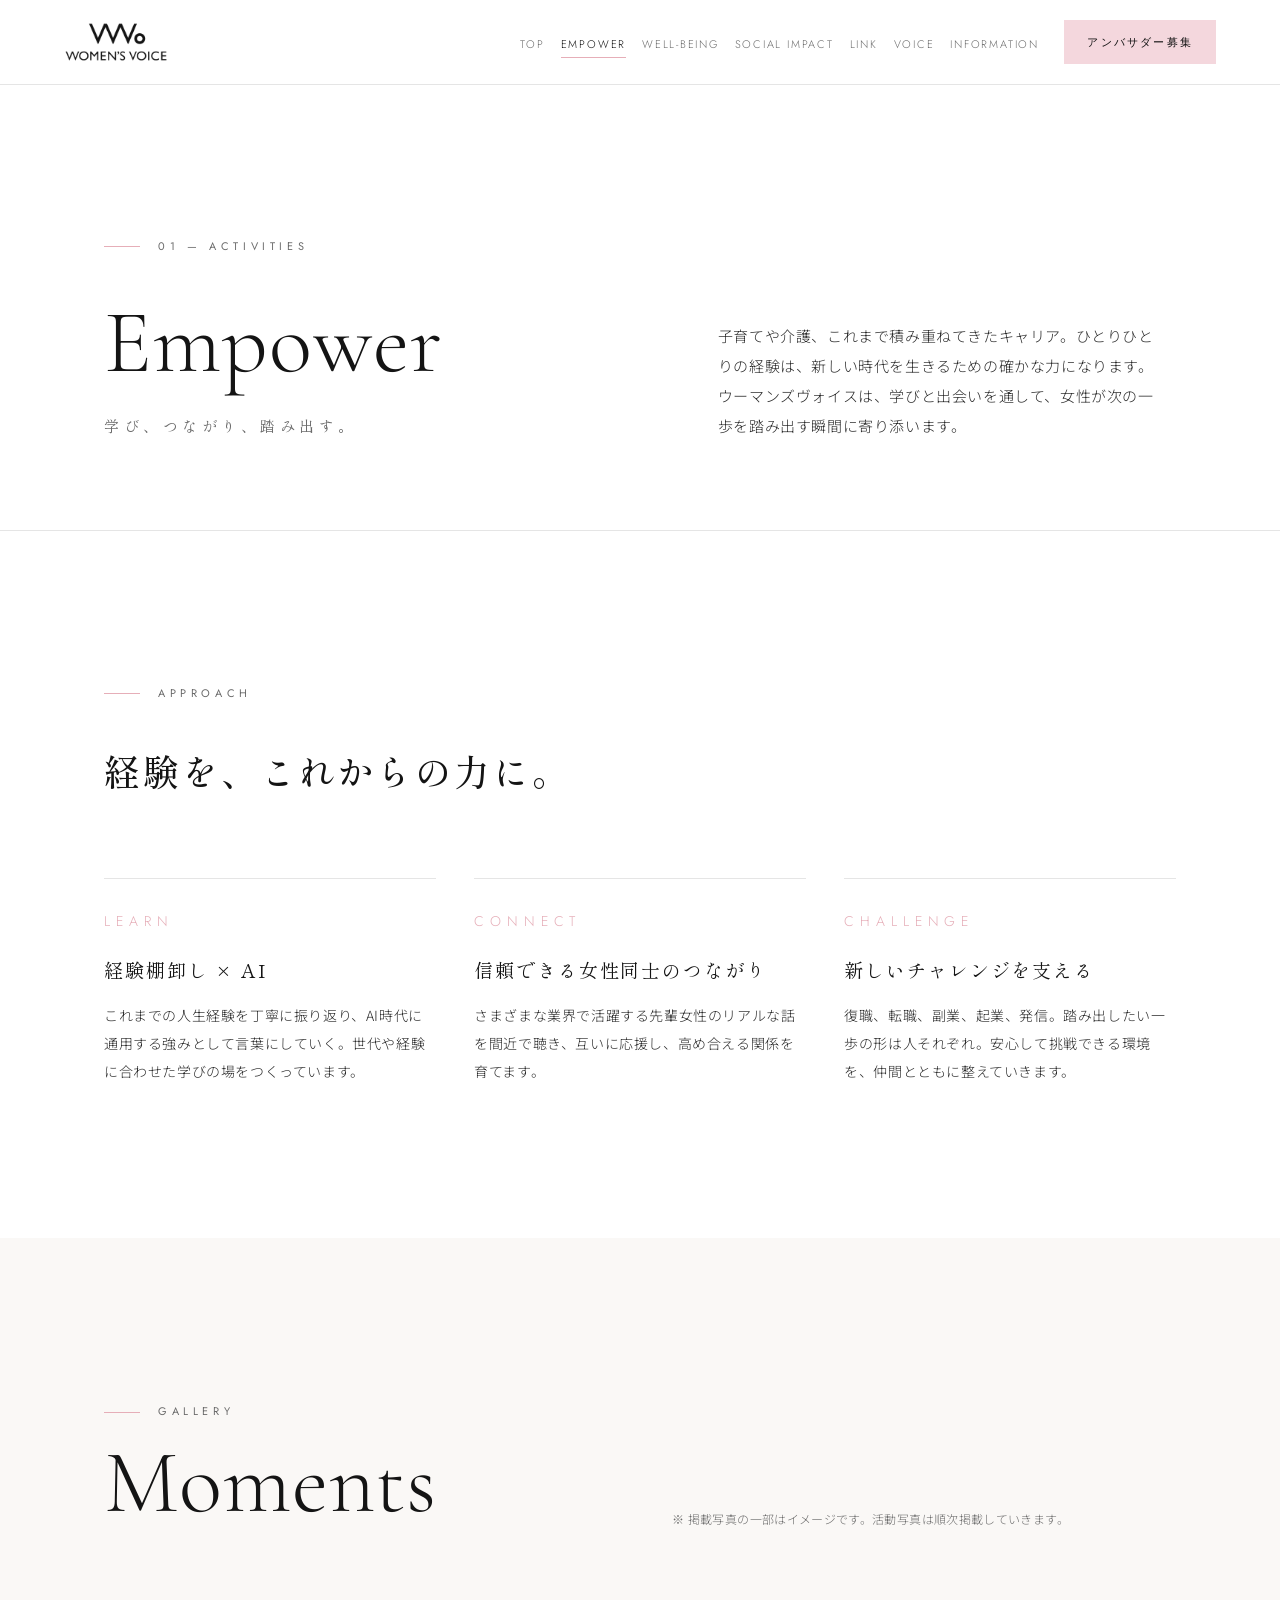
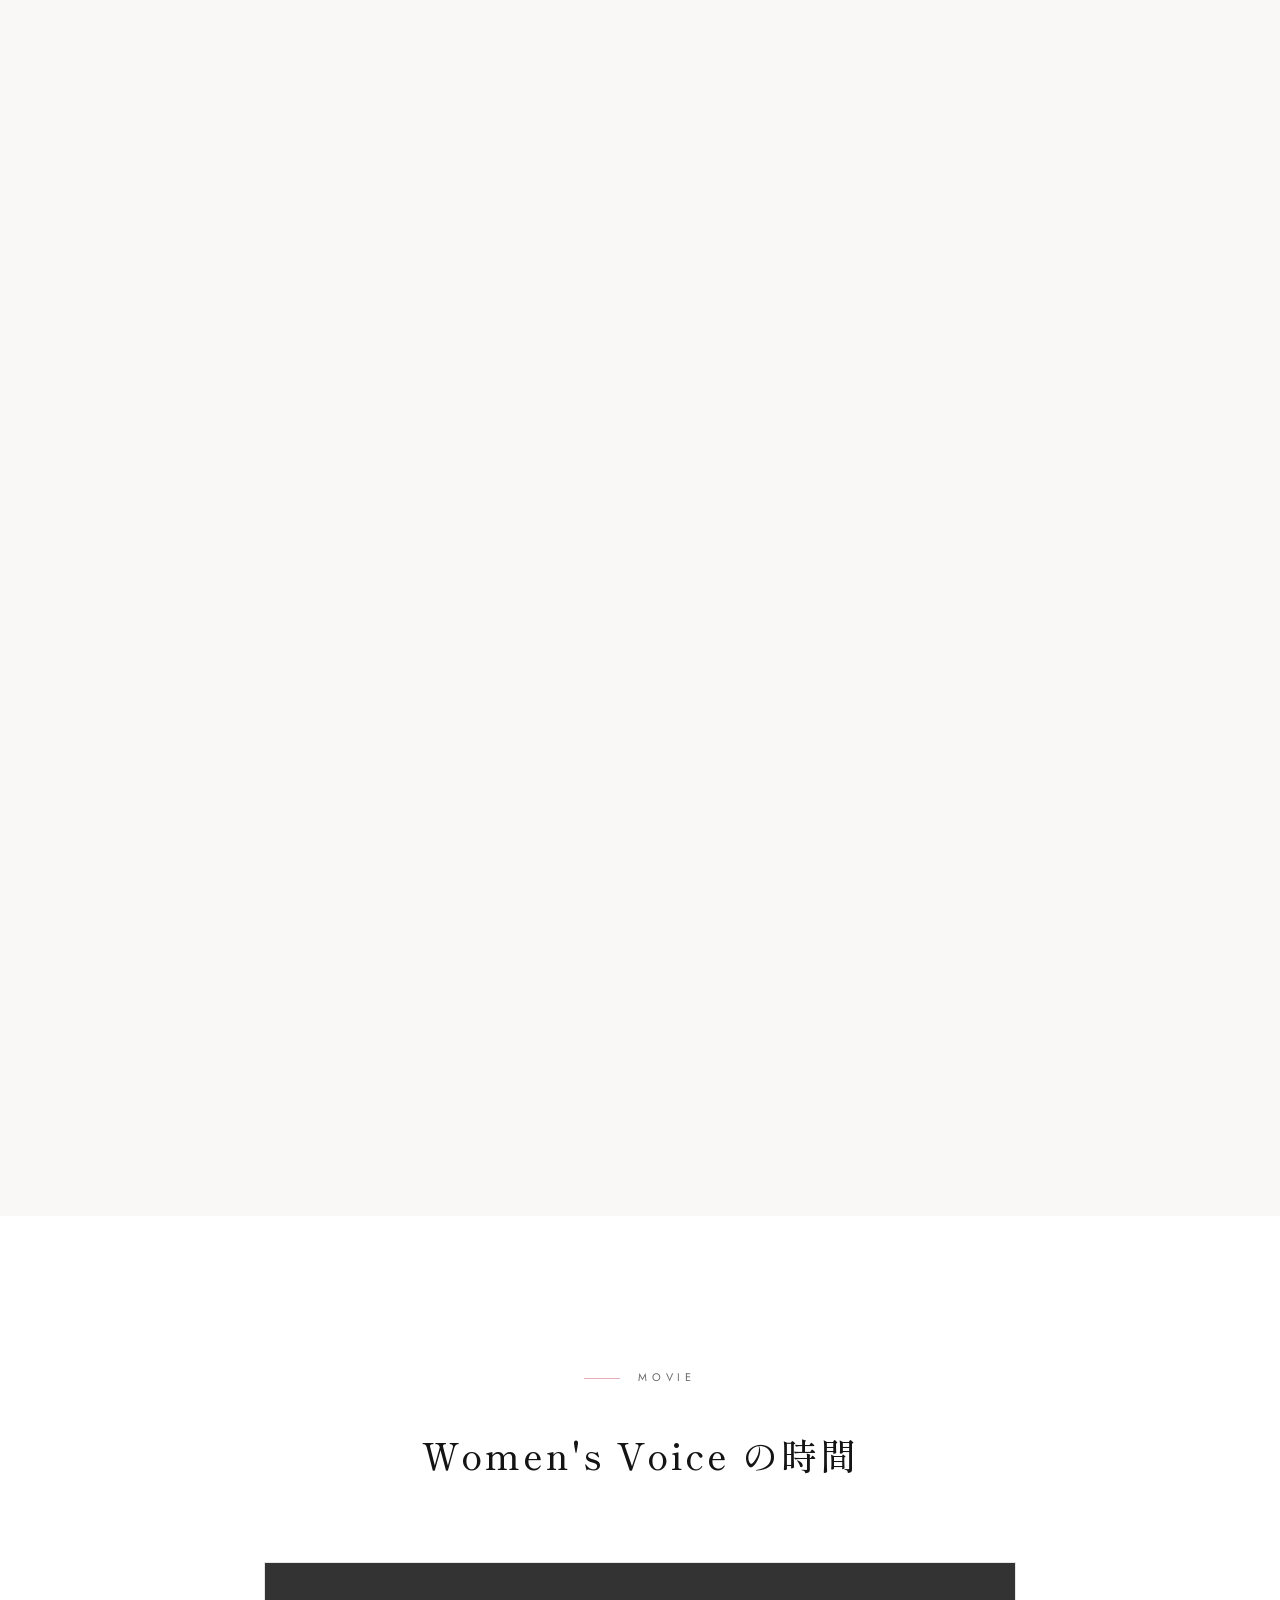
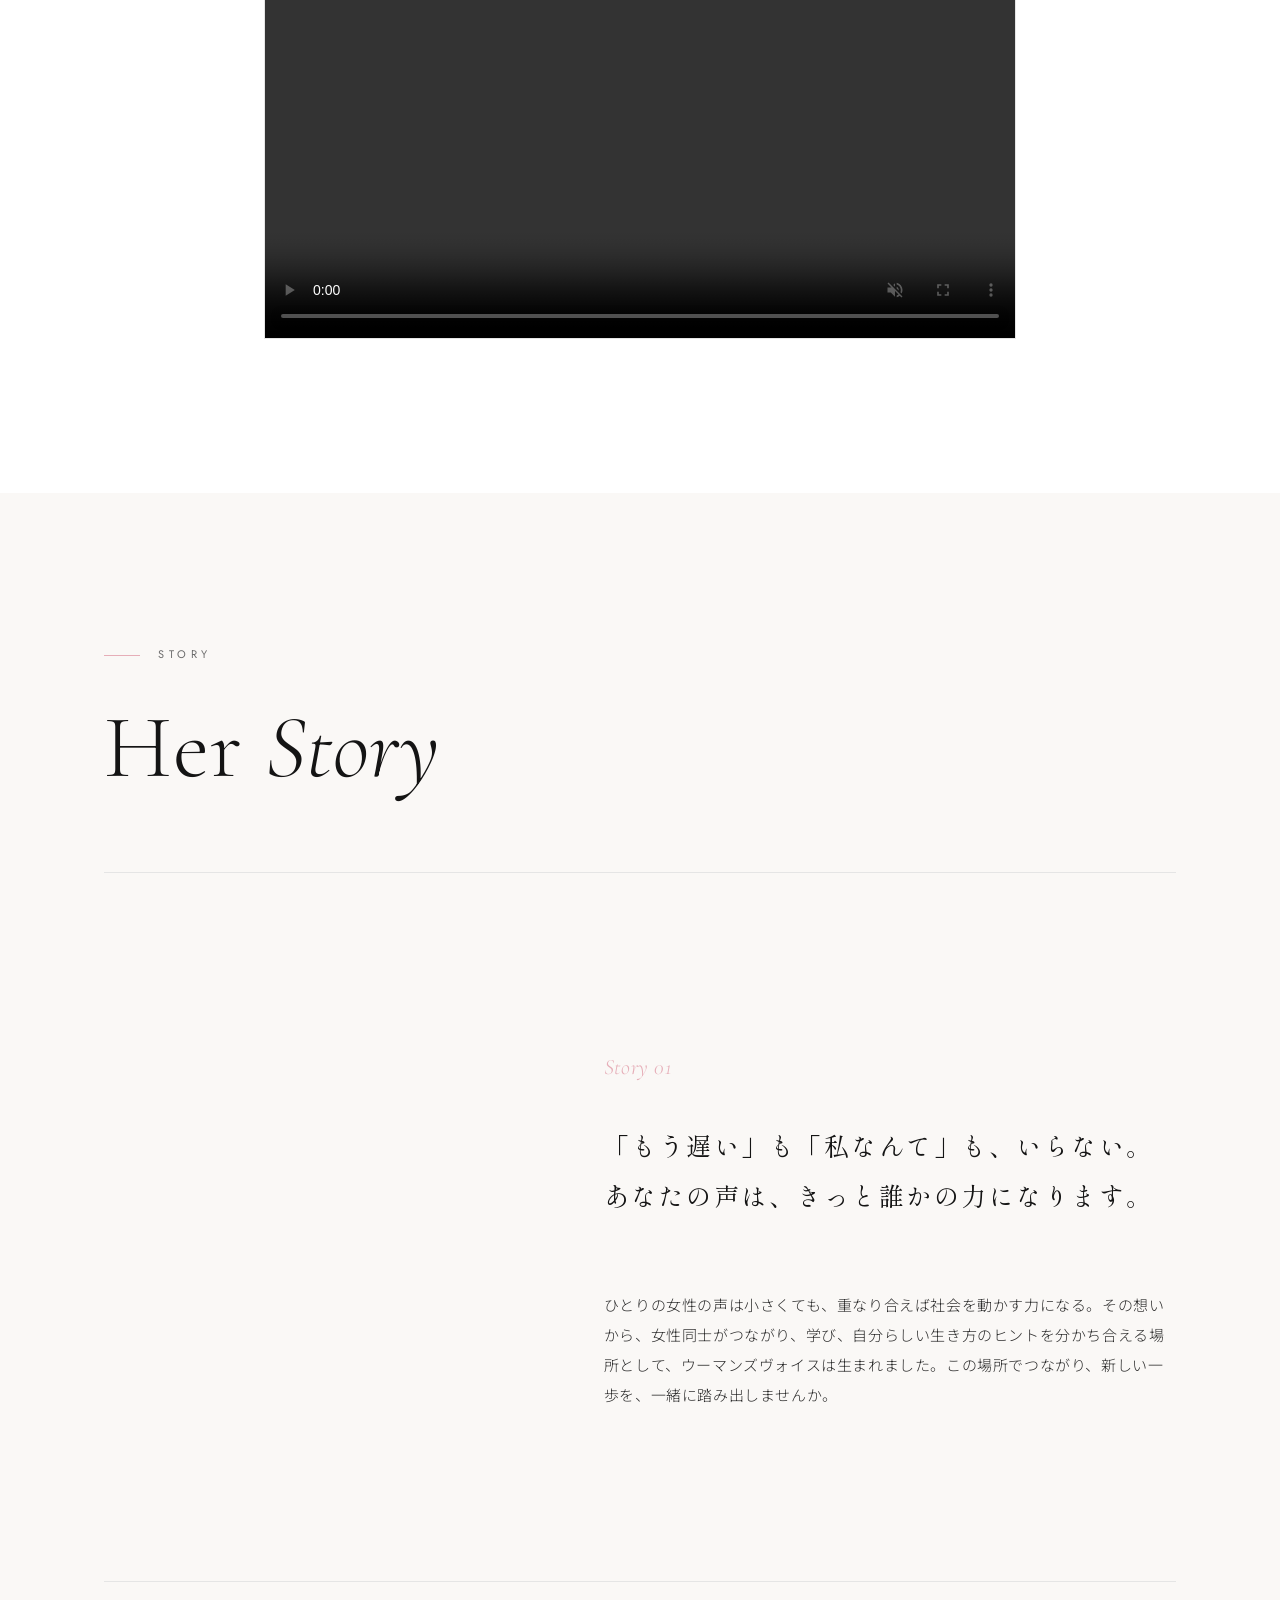
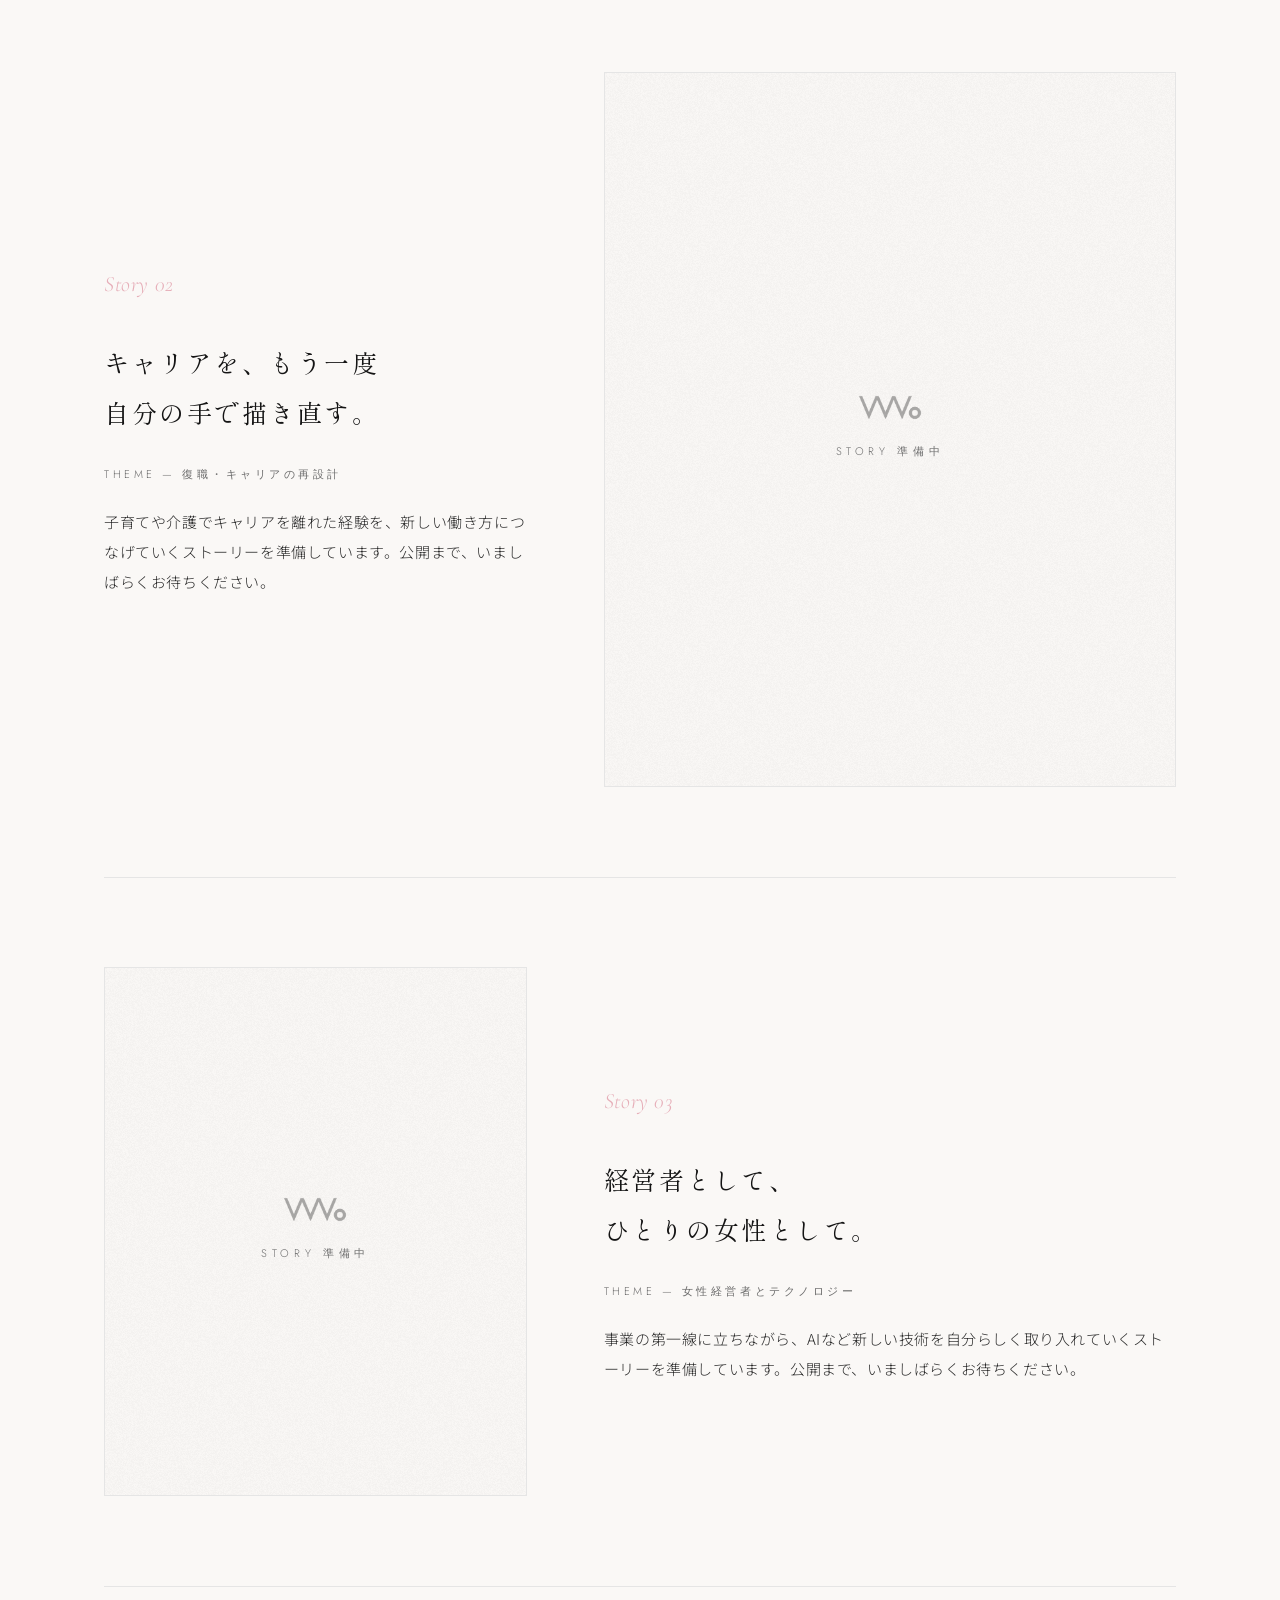
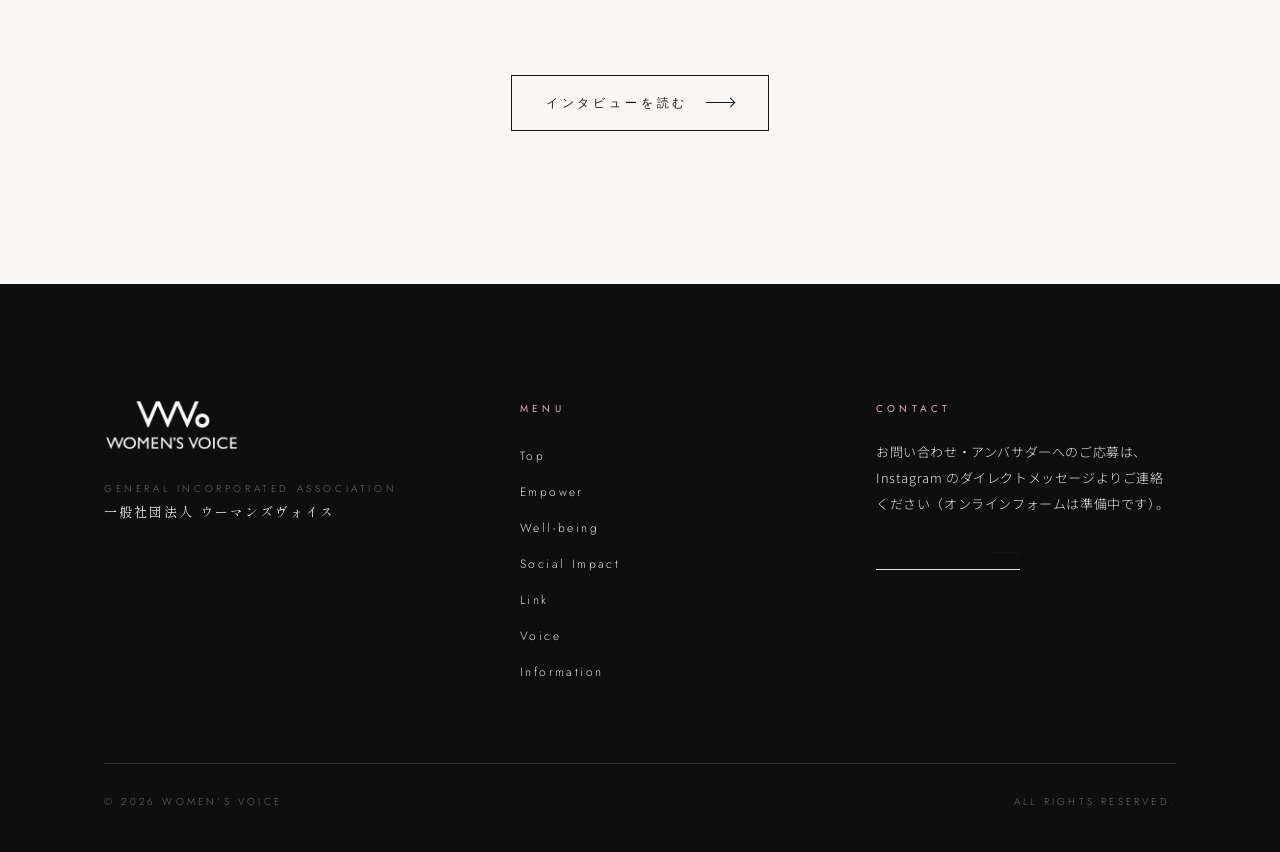
==== empower.html @ 7bedc99e "Rebuild Women's Voice HP: new 7-page static site - New pages: index (TOP) / empower / wellbeing / so" ====
<!DOCTYPE html>
<html lang="ja" class="no-js">
<head>
  <meta charset="UTF-8">
  <meta name="viewport" content="width=device-width, initial-scale=1">
  <title>Empower | 一般社団法人 ウーマンズヴォイス</title>
  <meta name="description" content="Empower — 学び、つながり、踏み出す。ウーマンズヴォイスの活動と、女性たちのストーリー。">
  <link rel="icon" type="image/png" href="assets/favicon.png">
  <link rel="preconnect" href="https://fonts.googleapis.com">
  <link rel="preconnect" href="https://fonts.gstatic.com" crossorigin>
  <link rel="stylesheet" href="https://fonts.googleapis.com/css2?family=Cormorant+Garamond:ital,wght@0,300;0,400;0,500;1,300;1,400&family=Jost:wght@300;400;500&family=Noto+Sans+JP:wght@300;400&family=Shippori+Mincho:wght@400;500;600&display=swap">
  <link rel="stylesheet" href="styles.css">
  <script src="app.js" defer></script>
</head>
<body>
<a class="skip-link" href="#main">本文へスキップ</a>

<header class="site-header">
  <div class="site-header__inner">
    <a class="site-logo" href="index.html" aria-label="Women's Voice トップページへ"><img src="assets/logo-charcoal.png" alt="WOMEN'S VOICE ウーマンズヴォイス"></a>
    <button class="menu-toggle" type="button" aria-expanded="false" aria-controls="global-nav" aria-label="メニューを開く"><span></span><span></span></button>
    <nav id="global-nav" class="global-nav" aria-label="グローバルナビゲーション">
      <ul>
        <li><a href="index.html">Top</a></li>
        <li><a href="empower.html" aria-current="page">Empower</a></li>
        <li><a href="wellbeing.html">Well-being</a></li>
        <li><a href="social.html">Social Impact</a></li>
        <li><a href="link.html">Link</a></li>
        <li><a href="voice.html">Voice</a></li>
        <li><a href="information.html">Information</a></li>
      </ul>
      <a class="btn btn--pink" href="information.html#recruit">アンバサダー募集</a>
    </nav>
  </div>
</header>

<main id="main">

  <section class="page-hero" aria-labelledby="page-title">
    <div class="wrap page-hero__grid">
      <div>
        <p class="eyebrow reveal">01 — Activities</p>
        <h1 id="page-title" class="display reveal" data-delay="1">Empower</h1>
        <p class="page-hero__jp reveal" data-delay="2">学び、つながり、踏み出す。</p>
      </div>
      <p class="page-hero__lead reveal" data-delay="3">子育てや介護、これまで積み重ねてきたキャリア。ひとりひとりの経験は、新しい時代を生きるための確かな力になります。ウーマンズヴォイスは、学びと出会いを通して、女性が次の一歩を踏み出す瞬間に寄り添います。</p>
    </div>
  </section>

  <!-- ===== Approach ===== -->
  <section class="section" aria-labelledby="approach-title">
    <div class="wrap">
      <div class="section-head">
        <p class="eyebrow reveal">Approach</p>
        <h2 id="approach-title" class="heading reveal" data-delay="1">経験を、これからの力に。</h2>
      </div>
      <div class="grid-3">
        <article class="card reveal">
          <p class="card__num">Learn</p>
          <h3 class="card__title">経験棚卸し × AI</h3>
          <p>これまでの人生経験を丁寧に振り返り、AI時代に通用する強みとして言葉にしていく。世代や経験に合わせた学びの場をつくっています。</p>
        </article>
        <article class="card reveal" data-delay="1">
          <p class="card__num">Connect</p>
          <h3 class="card__title">信頼できる女性同士のつながり</h3>
          <p>さまざまな業界で活躍する先輩女性のリアルな話を間近で聴き、互いに応援し、高め合える関係を育てます。</p>
        </article>
        <article class="card reveal" data-delay="2">
          <p class="card__num">Challenge</p>
          <h3 class="card__title">新しいチャレンジを支える</h3>
          <p>復職、転職、副業、起業、発信。踏み出したい一歩の形は人それぞれ。安心して挑戦できる環境を、仲間とともに整えていきます。</p>
        </article>
      </div>
    </div>
  </section>

  <!-- ===== Gallery ===== -->
  <section class="section section--off" aria-labelledby="gallery-title">
    <div class="wrap">
      <div class="section-head section-head--split">
        <div>
          <p class="eyebrow reveal">Gallery</p>
          <h2 id="gallery-title" class="display reveal" data-delay="1">Moments</h2>
        </div>
        <p class="note reveal" data-delay="2">※ 掲載写真の一部はイメージです。活動写真は順次掲載していきます。</p>
      </div>
      <div class="gallery">
        <figure class="g-a frame frame--crop reveal-img"><img src="uploads/01_group_women.jpg" alt="肩を寄せ合い微笑む女性たち" loading="lazy"></figure>
        <figure class="g-b frame reveal-img"><img src="uploads/06_hero_portrait.jpg" alt="光の中で笑顔を見せる女性" loading="lazy"></figure>
        <figure class="g-c frame frame--crop reveal-img"><img src="uploads/02_workspace_glasses.jpg" alt="ワークスペースで笑顔を見せる眼鏡の女性" loading="lazy" style="object-position: 30% 50%;"></figure>
        <figure class="g-d frame frame--crop reveal-img"><img src="uploads/03_young_portrait.jpg" alt="頬に手を添えて微笑む女性" loading="lazy"></figure>
        <figure class="g-e frame frame--crop reveal-img"><img src="uploads/00_mari_editorial.png" alt="代表 山海まりのエディトリアルポートレート" loading="lazy" style="object-position: 50% 30%;"></figure>
      </div>
    </div>
  </section>

  <!-- ===== Movie ===== -->
  <section class="section" aria-labelledby="movie-title">
    <div class="wrap wrap--narrow">
      <div class="section-head section-head--center">
        <p class="eyebrow reveal">Movie</p>
        <h2 id="movie-title" class="heading reveal" data-delay="1">Women's Voice の時間</h2>
      </div>
      <div class="video-frame reveal">
        <video controls muted playsinline preload="metadata">
          <source src="uploads/802696063.486956.mp4" type="video/mp4">
          お使いのブラウザでは動画を再生できません。
        </video>
      </div>
    </div>
  </section>

  <!-- ===== Story ===== -->
  <section class="section section--off" aria-labelledby="story-title">
    <div class="wrap">
      <div class="section-head">
        <p class="eyebrow reveal">Story</p>
        <h2 id="story-title" class="display reveal" data-delay="1">Her <em>Story</em></h2>
      </div>

      <div class="stories">
        <article class="story">
          <figure class="story__media reveal">
            <div class="frame ratio-portrait reveal-img"><img src="uploads/00_daihyo_mari_color.jpg" alt="代表 山海まりのポートレート" loading="lazy"></div>
          </figure>
          <div class="story__body">
            <p class="story__no reveal">Story 01</p>
            <p class="story__quote reveal" data-delay="1">「もう遅い」も「私なんて」も、いらない。<br>あなたの声は、きっと誰かの力になります。</p>
            <p class="story__meta reveal" data-delay="2">Representative — 山海 まり</p>
            <p class="reveal" data-delay="2">ひとりの女性の声は小さくても、重なり合えば社会を動かす力になる。その想いから、女性同士がつながり、学び、自分らしい生き方のヒントを分かち合える場所として、ウーマンズヴォイスは生まれました。この場所でつながり、新しい一歩を、一緒に踏み出しませんか。</p>
          </div>
        </article>

        <article class="story">
          <div class="story__media reveal">
            <div class="placeholder ratio-portrait">
              <div><img class="placeholder__mark" src="assets/mark-charcoal.png" alt=""><span class="placeholder__label">Story 準備中</span></div>
            </div>
          </div>
          <div class="story__body">
            <p class="story__no reveal">Story 02</p>
            <p class="story__quote reveal" data-delay="1">キャリアを、もう一度<br>自分の手で描き直す。</p>
            <p class="story__meta reveal" data-delay="2">Theme — 復職・キャリアの再設計</p>
            <p class="reveal" data-delay="2">子育てや介護でキャリアを離れた経験を、新しい働き方につなげていくストーリーを準備しています。公開まで、いましばらくお待ちください。</p>
          </div>
        </article>

        <article class="story">
          <div class="story__media reveal">
            <div class="placeholder ratio-portrait">
              <div><img class="placeholder__mark" src="assets/mark-charcoal.png" alt=""><span class="placeholder__label">Story 準備中</span></div>
            </div>
          </div>
          <div class="story__body">
            <p class="story__no reveal">Story 03</p>
            <p class="story__quote reveal" data-delay="1">経営者として、<br>ひとりの女性として。</p>
            <p class="story__meta reveal" data-delay="2">Theme — 女性経営者とテクノロジー</p>
            <p class="reveal" data-delay="2">事業の第一線に立ちながら、AIなど新しい技術を自分らしく取り入れていくストーリーを準備しています。公開まで、いましばらくお待ちください。</p>
          </div>
        </article>
      </div>

      <div class="center mt-l reveal">
        <a class="btn" href="link.html">インタビューを読む <span class="arrow" aria-hidden="true"></span></a>
      </div>
    </div>
  </section>

</main>

<footer class="site-footer">
  <div class="wrap">
    <div class="site-footer__grid">
      <div>
        <a class="site-footer__logo" href="index.html" aria-label="Women's Voice トップページへ"><img src="assets/logo-white.png" alt="WOMEN'S VOICE ウーマンズヴォイス"></a>
        <p class="site-footer__org"><small>General Incorporated Association</small>一般社団法人 ウーマンズヴォイス</p>
      </div>
      <nav aria-label="フッターナビゲーション">
        <h2>Menu</h2>
        <ul>
          <li><a href="index.html">Top</a></li>
          <li><a href="empower.html">Empower</a></li>
          <li><a href="wellbeing.html">Well-being</a></li>
          <li><a href="social.html">Social Impact</a></li>
          <li><a href="link.html">Link</a></li>
          <li><a href="voice.html">Voice</a></li>
          <li><a href="information.html">Information</a></li>
        </ul>
      </nav>
      <div>
        <h2>Contact</h2>
        <p>お問い合わせ・アンバサダーへのご応募は、Instagram のダイレクトメッセージよりご連絡ください（オンラインフォームは準備中です）。</p>
        <a class="text-link" href="information.html#contact">Your Voice <span class="arrow" aria-hidden="true"></span></a>
      </div>
    </div>
    <div class="site-footer__bottom">
      <small>&copy; <span data-year>2026</span> Women's Voice</small>
      <small>All rights reserved.</small>
    </div>
  </div>
</footer>
</body>
</html>
---- styles.css ----
/* =========================================================
   Women's Voice — common stylesheet
   色はデザインシステムの CSS 変数のみを使用する。
   ピンク系は --pink / --rose の2色以外を使わないこと。
   ========================================================= */

:root {
  --white: #FFFFFF;
  --offwhite: #FAF8F6;
  --black: #0E0E0E;
  --ink: #141414;
  --body: #2B2B2B;
  --sub: #6B6B6B;
  --rule: #E5E5E5;
  --pink: #F4D7DD;
  --rose: #E6AEB8;

  --font-display: "Cormorant Garamond", "Times New Roman", serif;
  --font-label: "Jost", "Helvetica Neue", Arial, sans-serif;
  --font-mincho: "Shippori Mincho", "Hiragino Mincho ProN", "Yu Mincho", serif;
  --font-body: "Noto Sans JP", "Hiragino Sans", "Yu Gothic", sans-serif;

  --wrap: 1200px;
  --gutter: clamp(20px, 5vw, 64px);
  --section: clamp(88px, 12vw, 168px);
  --header-h: 84px;
  --ease: cubic-bezier(.22, .61, .36, 1);
}

/* ---------- base ---------- */
*, *::before, *::after { box-sizing: border-box; }
html { scroll-behavior: smooth; -webkit-text-size-adjust: 100%; }
body {
  margin: 0;
  background: var(--white);
  color: var(--body);
  font-family: var(--font-body);
  font-weight: 300;
  font-size: 15px;
  line-height: 2.0;
  letter-spacing: 0.04em;
  -webkit-font-smoothing: antialiased;
}
img, video, svg { display: block; max-width: 100%; }
a { color: inherit; text-decoration: none; }
p { margin: 0 0 1.4em; }
p:last-child { margin-bottom: 0; }
h1, h2, h3, h4 { margin: 0; font-weight: 400; color: var(--ink); }
ul, ol { margin: 0; padding: 0; list-style: none; }
figure { margin: 0; }
button:disabled { cursor: not-allowed; opacity: .5; }
::selection { background: var(--pink); color: var(--ink); }
:focus-visible { outline: 1px solid var(--rose); outline-offset: 4px; }

.visually-hidden {
  position: absolute !important; width: 1px; height: 1px; overflow: hidden;
  clip: rect(0 0 0 0); white-space: nowrap;
}
.skip-link {
  position: absolute; left: 16px; top: -60px; z-index: 200;
  background: var(--ink); color: var(--white); padding: 8px 16px;
  font-family: var(--font-label); font-size: 12px; letter-spacing: .2em;
}
.skip-link:focus { top: 16px; }

.wrap { width: 100%; max-width: var(--wrap); margin: 0 auto; padding: 0 var(--gutter); }
.wrap--narrow { max-width: 880px; }
.section { padding: var(--section) 0; }
.section--off { background: var(--offwhite); }
.section--dark { background: var(--black); color: var(--rule); }
.section--dark h2, .section--dark h3 { color: var(--white); }
.section--tight { padding: calc(var(--section) * .6) 0; }

/* ---------- typography ---------- */
.eyebrow {
  display: inline-flex; align-items: center; gap: 18px;
  font-family: var(--font-label); font-weight: 400; font-size: 11px;
  letter-spacing: .42em; text-transform: uppercase; color: var(--sub);
  line-height: 1.6;
}
.eyebrow::before { content: ""; width: 36px; height: 1px; background: var(--rose); flex: none; }
.section--dark .eyebrow { color: var(--rose); }

.display {
  font-family: var(--font-display); font-weight: 300; color: var(--ink);
  font-size: clamp(44px, 7vw, 96px); line-height: 1.05; letter-spacing: .01em;
}
.display em { font-style: italic; }
.section--dark .display { color: var(--white); }

.heading {
  font-family: var(--font-mincho); font-weight: 500; color: var(--ink);
  font-size: clamp(24px, 3vw, 36px); line-height: 1.7; letter-spacing: .08em;
}
.section--dark .heading { color: var(--white); }
.heading--s { font-size: clamp(19px, 2vw, 23px); }

.lead { font-size: clamp(15px, 1.3vw, 17px); color: var(--body); }
.section--dark .lead, .section--dark p { color: var(--rule); }
.note { font-size: 12px; color: var(--sub); line-height: 1.9; letter-spacing: .03em; }
.section--dark .note { color: var(--sub); }

.section-head { display: grid; gap: 22px; margin-bottom: clamp(48px, 6vw, 88px); }
.section-head--center { text-align: center; justify-items: center; }
.section-head--split {
  grid-template-columns: minmax(0, 1fr) minmax(0, 1fr); align-items: end; column-gap: 64px;
}

/* ---------- buttons / links ---------- */
.btn {
  display: inline-flex; align-items: center; justify-content: center; gap: 18px;
  min-height: 56px; padding: 0 34px;
  font-family: var(--font-label); font-size: 12px; font-weight: 400;
  letter-spacing: .32em; text-transform: uppercase;
  border: 1px solid var(--ink); color: var(--ink); background: transparent;
  cursor: pointer; transition: background .5s var(--ease), color .5s var(--ease), border-color .5s var(--ease);
}
.arrow { display: inline-block; width: 28px; height: 1px; background: currentColor; position: relative; transition: width .5s var(--ease); }
.arrow::after {
  content: ""; position: absolute; right: 0; top: -3px; width: 7px; height: 7px;
  border-top: 1px solid currentColor; border-right: 1px solid currentColor; transform: rotate(45deg);
}
.btn:hover { background: var(--ink); color: var(--white); }
.btn:hover .arrow, .text-link:hover .arrow { width: 40px; }
.btn--pink { background: var(--pink); border-color: var(--pink); color: var(--ink); }
.btn--pink:hover { background: var(--rose); border-color: var(--rose); color: var(--ink); }
.btn--light { border-color: var(--white); color: var(--white); }
.btn--light:hover { background: var(--white); color: var(--ink); }
.btn-row { display: flex; flex-wrap: wrap; gap: 16px; }

.text-link {
  display: inline-flex; align-items: center; gap: 14px;
  font-family: var(--font-label); font-size: 11px; letter-spacing: .36em; text-transform: uppercase;
  color: var(--ink); padding-bottom: 6px; border-bottom: 1px solid var(--rule);
  transition: border-color .5s var(--ease);
}
.text-link:hover { border-color: var(--rose); }
.section--dark .text-link { color: var(--white); border-color: var(--sub); }
.section--dark .text-link:hover { border-color: var(--rose); }

/* ---------- header ---------- */
.site-header {
  position: sticky; top: 0; z-index: 100;
  background: color-mix(in srgb, var(--white) 94%, transparent);
  backdrop-filter: blur(8px); -webkit-backdrop-filter: blur(8px);
  border-bottom: 1px solid var(--rule);
}
.site-header__inner {
  height: var(--header-h); display: flex; align-items: center; justify-content: space-between; gap: 24px;
  max-width: 1440px; margin: 0 auto; padding: 0 var(--gutter);
}
.site-logo img { height: 40px; width: auto; }
.global-nav { display: flex; align-items: center; gap: clamp(18px, 2vw, 34px); }
.global-nav ul { display: flex; gap: clamp(16px, 1.8vw, 30px); }
.global-nav a:not(.btn) {
  position: relative; font-family: var(--font-label); font-size: 11px; letter-spacing: .24em;
  text-transform: uppercase; color: var(--sub); padding: 6px 0; transition: color .4s var(--ease);
}
.global-nav a:not(.btn)::after {
  content: ""; position: absolute; left: 0; right: 0; bottom: 0; height: 1px; background: var(--rose);
  transform: scaleX(0); transform-origin: left; transition: transform .6s var(--ease);
}
.global-nav a:not(.btn):hover, .global-nav a[aria-current="page"] { color: var(--ink); }
.global-nav a:not(.btn):hover::after, .global-nav a[aria-current="page"]::after { transform: scaleX(1); }
.global-nav .btn { min-height: 44px; padding: 0 22px; font-size: 11px; letter-spacing: .2em; }

.menu-toggle {
  display: none; width: 44px; height: 44px; border: 0; background: transparent; cursor: pointer;
  position: relative; padding: 0;
}
.menu-toggle span { position: absolute; left: 10px; right: 10px; height: 1px; background: var(--ink); transition: transform .5s var(--ease), opacity .3s; }
.menu-toggle span:nth-child(1) { top: 17px; }
.menu-toggle span:nth-child(2) { top: 26px; }
.menu-open .menu-toggle span:nth-child(1) { transform: translateY(4.5px) rotate(20deg); }
.menu-open .menu-toggle span:nth-child(2) { transform: translateY(-4.5px) rotate(-20deg); }

/* ---------- page hero (lower pages) ---------- */
.page-hero { padding: clamp(80px, 11vw, 150px) 0 clamp(56px, 7vw, 96px); border-bottom: 1px solid var(--rule); }
.page-hero__grid { display: grid; grid-template-columns: minmax(0, 1.2fr) minmax(0, 1fr); gap: 64px; align-items: end; }
.page-hero .display { margin: 26px 0 0; }
.page-hero__jp { font-family: var(--font-mincho); font-size: 15px; letter-spacing: .3em; color: var(--sub); margin-top: 20px; }
.page-hero__lead { max-width: 30em; }

/* ---------- media frames ---------- */
.frame { position: relative; overflow: hidden; background: var(--offwhite); }
.frame img, .frame video {
  width: 100%; height: 100%; object-fit: cover;
  filter: grayscale(1) contrast(1.02);
  transition: transform 1.6s var(--ease), filter 1.2s var(--ease);
}
.frame::after {
  content: ""; position: absolute; inset: 0; border: 1px solid transparent; pointer-events: none;
  transition: border-color .8s var(--ease), inset .8s var(--ease);
}
.frame:hover img { transform: scale(1.035); }
.frame:hover::after { border-color: var(--rose); inset: 12px; }
.frame--color img { filter: none; }
.frame--crop img { transform: scale(1.12); }
.frame--crop:hover img { transform: scale(1.15); }
.frame--outline { padding: 14px; background: transparent; border: 1px solid var(--rose); }
.frame--outline::after { display: none; }
.frame--outline .frame__inner { overflow: hidden; height: 100%; }
.ratio-portrait { aspect-ratio: 4 / 5; }
.ratio-tall { aspect-ratio: 3 / 4; }
.ratio-wide { aspect-ratio: 16 / 10; }
.ratio-square { aspect-ratio: 1 / 1; }
.ratio-cinema { aspect-ratio: 21 / 9; }
.caption {
  margin-top: 14px; font-family: var(--font-label); font-size: 10px; letter-spacing: .36em;
  text-transform: uppercase; color: var(--sub);
}

/* placeholder (写真未支給の枠) */
.placeholder {
  position: relative; display: grid; place-items: center; text-align: center;
  background: var(--offwhite); border: 1px solid var(--rule);
  transition: border-color .6s var(--ease);
}
.placeholder::before {
  content: ""; position: absolute; inset: 0;
  background: url("assets/grain.png"); opacity: .05; pointer-events: none;
}
.placeholder img.placeholder__mark { width: 64px; opacity: .35; margin: 0 auto 14px; }
.placeholder__label {
  font-family: var(--font-label); font-size: 11px; letter-spacing: .42em; text-transform: uppercase; color: var(--sub);
}
.placeholder:hover { border-color: var(--rose); }

/* ---------- reveal motion ---------- */
.reveal { opacity: 0; transform: translateY(18px); transition: opacity 1.4s var(--ease), transform 1.4s var(--ease); }
.reveal.is-visible { opacity: 1; transform: none; }
.reveal-img { clip-path: inset(0 0 100% 0); transition: clip-path 1.6s var(--ease); }
.reveal-img.is-visible { clip-path: inset(0 0 0 0); }
.reveal[data-delay="1"] { transition-delay: .12s; }
.reveal[data-delay="2"] { transition-delay: .24s; }
.reveal[data-delay="3"] { transition-delay: .36s; }
.reveal[data-delay="4"] { transition-delay: .48s; }
.no-js .reveal, .no-js .reveal-img { opacity: 1; transform: none; clip-path: none; }

/* ---------- TOP hero ---------- */
.hero { position: relative; background: var(--offwhite); overflow: hidden; border-bottom: 1px solid var(--rule); }
.hero::before {
  content: ""; position: absolute; inset: 0; background: url("assets/grain.png"); opacity: .035; pointer-events: none;
}
.hero__mark {
  position: absolute; right: -4%; bottom: -8%; width: min(56vw, 760px); opacity: .07; pointer-events: none;
}
.hero__grid {
  position: relative; display: grid; grid-template-columns: minmax(0, 1.05fr) minmax(0, .95fr);
  gap: clamp(40px, 6vw, 96px); align-items: center;
  min-height: calc(100vh - var(--header-h)); min-height: calc(100svh - var(--header-h));
  padding-top: 72px; padding-bottom: 72px;
}
.hero__title {
  font-family: var(--font-mincho); font-weight: 500; color: var(--ink);
  font-size: clamp(34px, 4.6vw, 64px); line-height: 1.6; letter-spacing: .14em; margin: 34px 0 30px;
}
.hero__title span { display: block; }
.hero__en { font-family: var(--font-display); font-style: italic; font-size: clamp(20px, 2vw, 26px); color: var(--sub); margin-bottom: 26px; }
.hero__rule { width: 64px; height: 1px; background: var(--rose); margin: 0 0 30px; border: 0; }
.hero__text { max-width: 30em; margin-bottom: 44px; }
.hero__visual { position: relative; justify-self: end; width: min(100%, 520px); }
.hero__visual > .frame { aspect-ratio: 4 / 5; }
.hero__visual .caption { text-align: right; }
.scroll-cue {
  position: absolute; left: var(--gutter); bottom: 28px; display: flex; align-items: center; gap: 14px;
  font-family: var(--font-label); font-size: 10px; letter-spacing: .42em; text-transform: uppercase; color: var(--sub);
}
.scroll-cue__line { position: relative; width: 1px; height: 44px; background: var(--rule); overflow: hidden; }
.scroll-cue__line::before { content: ""; position: absolute; left: 0; width: 1px; height: 14px; background: var(--rose); animation: cue 2.8s var(--ease) infinite; }
@keyframes cue { 0% { top: -14px; } 100% { top: 44px; } }

/* ---------- about split ---------- */
.split { display: grid; grid-template-columns: minmax(0, 1fr) minmax(0, 1fr); gap: clamp(40px, 7vw, 120px); align-items: center; }
.split--reverse > :first-child { order: 2; }
.split__body .heading { margin: 26px 0 30px; }
.split__body .btn-row, .split__body .text-link { margin-top: 36px; }
.signature { margin-top: 32px; display: grid; gap: 4px; }
.signature__role { font-family: var(--font-label); font-size: 10px; letter-spacing: .42em; text-transform: uppercase; color: var(--sub); }
.signature__name { font-family: var(--font-mincho); font-size: 20px; letter-spacing: .3em; color: var(--ink); }

/* ---------- index / entry cards ---------- */
.entry-list { border-top: 1px solid var(--rule); }
.entry {
  display: grid; grid-template-columns: 90px minmax(0, 1.1fr) minmax(0, 1.4fr) 60px; gap: 32px; align-items: center;
  padding: 36px 0; border-bottom: 1px solid var(--rule); transition: border-color .6s var(--ease);
  position: relative;
}
.entry::before {
  content: ""; position: absolute; left: 0; bottom: -1px; height: 1px; width: 100%; background: var(--rose);
  transform: scaleX(0); transform-origin: left; transition: transform .9s var(--ease);
}
.entry:hover::before { transform: scaleX(1); }
.entry__num { font-family: var(--font-display); font-size: 30px; font-weight: 300; color: var(--rose); }
.entry__title { display: grid; gap: 4px; }
.entry__en { font-family: var(--font-display); font-size: clamp(26px, 2.6vw, 34px); color: var(--ink); line-height: 1.2; }
.entry__jp { font-family: var(--font-mincho); font-size: 13px; letter-spacing: .2em; color: var(--sub); }
.entry__text { font-size: 14px; margin: 0; }
.entry__go { justify-self: end; width: 44px; height: 44px; border: 1px solid var(--rule); border-radius: 50%; display: grid; place-items: center; transition: border-color .6s var(--ease), background .6s var(--ease); }
.entry__go::after { content: ""; width: 8px; height: 8px; border-top: 1px solid var(--ink); border-right: 1px solid var(--ink); transform: translateX(-2px) rotate(45deg); }
.entry:hover .entry__go { border-color: var(--rose); background: var(--pink); }

/* ---------- card grid ---------- */
.grid-2 { display: grid; grid-template-columns: repeat(2, minmax(0, 1fr)); gap: clamp(28px, 4vw, 56px); }
.grid-3 { display: grid; grid-template-columns: repeat(3, minmax(0, 1fr)); gap: clamp(24px, 3vw, 44px); }
.grid-4 { display: grid; grid-template-columns: repeat(4, minmax(0, 1fr)); gap: clamp(20px, 2.4vw, 32px); }

.card { border-top: 1px solid var(--rule); padding-top: 28px; transition: border-color .6s var(--ease); }
.card:hover { border-color: var(--rose); }
.card__num { font-family: var(--font-label); font-size: 11px; letter-spacing: .42em; color: var(--rose); text-transform: uppercase; }
.card__title { font-family: var(--font-mincho); font-size: 19px; letter-spacing: .1em; line-height: 1.7; color: var(--ink); margin: 14px 0 14px; }
.card p { font-size: 14px; }
.card .frame { margin-bottom: 26px; }
.section--dark .card { border-color: color-mix(in srgb, var(--white) 18%, transparent); }
.section--dark .card:hover { border-color: var(--rose); }
.section--dark .card__title { color: var(--white); }

/* ---------- ambassador band ---------- */
.band { position: relative; overflow: hidden; background: var(--black); color: var(--rule); }
.band__bg { position: absolute; inset: 0; }
.band__bg img { width: 100%; height: 100%; object-fit: cover; filter: grayscale(1); opacity: .38; }
.band__inner { position: relative; padding: clamp(100px, 13vw, 180px) 0; }
.band .heading { color: var(--white); margin: 26px 0 26px; }
.band p { color: var(--rule); max-width: 34em; }
.band .btn-row { margin-top: 44px; }

/* ---------- statistics ---------- */
.stats { display: grid; grid-template-columns: minmax(0, 1fr) minmax(0, 1.25fr); gap: clamp(40px, 6vw, 96px); align-items: start; }
.stat-card { background: var(--white); border: 1px solid var(--rule); padding: clamp(28px, 4vw, 52px); transition: border-color .6s var(--ease); }
.stat-card:hover { border-color: var(--rose); }
.stat-card__title { font-family: var(--font-mincho); font-size: 17px; letter-spacing: .1em; color: var(--ink); line-height: 1.8; margin: 14px 0 32px; }
.donut { position: relative; width: min(260px, 70%); margin: 0 auto; }
.donut svg { width: 100%; height: auto; transform: rotate(-90deg); }
.donut__track { fill: none; stroke: var(--rule); stroke-width: 10; }
.donut__value { fill: none; stroke: var(--rose); stroke-width: 10; stroke-linecap: butt; transition: stroke-dashoffset 2.2s var(--ease); }
.donut__value--sub { stroke: var(--pink); }
.donut__label { position: absolute; inset: 0; display: grid; place-content: center; text-align: center; }
.donut__num { font-family: var(--font-display); font-size: 58px; font-weight: 300; line-height: 1; color: var(--ink); }
.donut__num small { font-size: 24px; margin-left: 2px; }
.donut__cap { font-family: var(--font-label); font-size: 10px; letter-spacing: .32em; text-transform: uppercase; color: var(--sub); margin-top: 8px; }
.legend { display: flex; flex-wrap: wrap; gap: 10px 24px; justify-content: center; margin-top: 28px; font-size: 12px; color: var(--sub); }
.legend span { display: inline-flex; align-items: center; gap: 10px; }
.legend i { width: 18px; height: 2px; background: var(--rose); }
.legend i.is-sub { background: var(--pink); }
.legend i.is-rest { background: var(--rule); }

.bars { display: grid; gap: 22px; }
.bar { display: grid; gap: 8px; }
.bar__head { display: flex; justify-content: space-between; align-items: baseline; gap: 16px; font-size: 13px; color: var(--body); }
.bar__val { font-family: var(--font-display); font-size: 24px; color: var(--ink); line-height: 1; }
.bar__val small { font-size: 14px; }
.bar__track { height: 2px; background: var(--rule); position: relative; overflow: hidden; }
.bar__fill { position: absolute; left: 0; top: 0; bottom: 0; width: 0; background: var(--rose); transition: width 2s var(--ease); }
.bar:nth-child(even) .bar__fill { background: var(--ink); }
.stat-note { margin-top: 28px; padding-top: 18px; border-top: 1px dashed var(--rule); }

/* ---------- gallery ---------- */
.gallery { display: grid; grid-template-columns: repeat(12, minmax(0, 1fr)); gap: clamp(12px, 1.6vw, 22px); }
.gallery .frame { height: 100%; }
.g-a { grid-column: span 7; aspect-ratio: 16 / 11; }
.g-b { grid-column: span 5; aspect-ratio: 4 / 5.3; }
.g-c { grid-column: span 4; aspect-ratio: 3 / 4; }
.g-d { grid-column: span 4; aspect-ratio: 3 / 4; }
.g-e { grid-column: span 4; aspect-ratio: 3 / 4; }
.g-f { grid-column: span 12; aspect-ratio: 21 / 8; }

/* ---------- story ---------- */
.story { display: grid; grid-template-columns: minmax(0, .85fr) minmax(0, 1.15fr); gap: clamp(40px, 6vw, 96px); align-items: center; padding: clamp(56px, 7vw, 96px) 0; border-top: 1px solid var(--rule); }
.story:last-child { border-bottom: 1px solid var(--rule); }
.story:nth-child(even) .story__media { order: 2; }
.story__no { font-family: var(--font-display); font-style: italic; font-size: 22px; color: var(--rose); }
.story__quote { font-family: var(--font-mincho); font-size: clamp(19px, 2vw, 25px); line-height: 2; letter-spacing: .1em; color: var(--ink); margin: 18px 0 26px; }
.story__meta { font-family: var(--font-label); font-size: 11px; letter-spacing: .32em; color: var(--sub); text-transform: uppercase; margin-bottom: 22px; }

/* ---------- video ---------- */
.video-frame { position: relative; background: var(--black); border: 1px solid var(--rule); }
.video-frame video { width: 100%; max-height: 80vh; object-fit: contain; background: var(--black); }

/* ---------- list rows (募集要件など) ---------- */
.rows { border-top: 1px solid var(--sub); }
.rows li {
  display: grid; grid-template-columns: 56px minmax(0, 1fr); gap: 16px; align-items: baseline;
  padding: 24px 0; border-bottom: 1px solid var(--rule); transition: border-color .6s var(--ease);
}
.rows li:hover { border-color: var(--rose); }
.rows__no { font-family: var(--font-display); font-style: italic; font-size: 18px; color: var(--rose); }
.section--dark .rows { border-color: var(--sub); }
.section--dark .rows li { border-color: color-mix(in srgb, var(--white) 14%, transparent); }
.section--dark .rows li:hover { border-color: var(--rose); }

/* ---------- topics (health) ---------- */
.topic { padding: 34px 0; border-top: 1px solid var(--rule); display: grid; grid-template-columns: 220px minmax(0, 1fr); gap: 40px; transition: border-color .6s var(--ease); }
.topic:last-child { border-bottom: 1px solid var(--rule); }
.topic:hover { border-color: var(--rose); }
.topic__en { font-family: var(--font-display); font-size: 26px; color: var(--ink); line-height: 1.2; }
.topic__jp { font-family: var(--font-mincho); font-size: 13px; letter-spacing: .2em; color: var(--sub); margin-top: 6px; }

.disclaimer { border: 1px solid var(--rule); background: var(--white); padding: 28px 32px; font-size: 12.5px; line-height: 2; color: var(--sub); }
.disclaimer strong { font-weight: 400; color: var(--ink); }

.menu-tags { display: flex; flex-wrap: wrap; gap: 10px; margin-top: 18px; }
.menu-tags li { border: 1px solid var(--rule); padding: 6px 16px; font-size: 12.5px; letter-spacing: .06em; transition: border-color .5s var(--ease); }
.menu-tags li:hover { border-color: var(--rose); }

/* ---------- link (interview / Q&A) ---------- */
.interview { display: grid; grid-template-columns: 120px minmax(0, 1fr) auto; gap: 32px; align-items: center; padding: 32px 0; border-bottom: 1px solid var(--rule); position: relative; }
.interview::before { content: ""; position: absolute; left: 0; bottom: -1px; width: 100%; height: 1px; background: var(--rose); transform: scaleX(0); transform-origin: left; transition: transform .9s var(--ease); }
.interview:hover::before { transform: scaleX(1); }
.interview__no { font-family: var(--font-label); font-size: 11px; letter-spacing: .36em; color: var(--sub); text-transform: uppercase; }
.interview__title { font-family: var(--font-mincho); font-size: 18px; letter-spacing: .08em; color: var(--ink); line-height: 1.8; }
.interview__who { font-size: 12.5px; color: var(--sub); margin-top: 4px; }
.status { font-family: var(--font-label); font-size: 10px; letter-spacing: .32em; text-transform: uppercase; color: var(--sub); border: 1px solid var(--rule); padding: 6px 14px; white-space: nowrap; }

.qa { border-top: 1px solid var(--rule); }
.qa details { border-bottom: 1px solid var(--rule); transition: border-color .6s var(--ease); }
.qa details:hover, .qa details[open] { border-color: var(--rose); }
.qa summary {
  list-style: none; cursor: pointer; display: grid; grid-template-columns: 48px minmax(0, 1fr) 24px; gap: 12px; align-items: baseline;
  padding: 28px 0; font-family: var(--font-mincho); font-size: 17px; letter-spacing: .06em; color: var(--ink); line-height: 1.8;
}
.qa summary::-webkit-details-marker { display: none; }
.qa summary .q { font-family: var(--font-display); font-style: italic; font-size: 22px; color: var(--rose); }
.qa summary .pm { position: relative; width: 14px; height: 14px; align-self: center; justify-self: end; }
.qa summary .pm::before, .qa summary .pm::after { content: ""; position: absolute; left: 0; right: 0; top: 50%; height: 1px; background: var(--ink); transition: transform .5s var(--ease); }
.qa summary .pm::after { transform: rotate(90deg); }
.qa details[open] summary .pm::after { transform: rotate(0); }
.qa__a { display: grid; grid-template-columns: 48px minmax(0, 1fr); gap: 12px; padding: 0 36px 30px 0; font-size: 14px; }
.qa__a .a { font-family: var(--font-display); font-style: italic; font-size: 22px; color: var(--sub); line-height: 1.4; }

/* ---------- voice grid ---------- */
.voice-grid { display: grid; grid-template-columns: repeat(3, minmax(0, 1fr)); gap: clamp(24px, 3vw, 44px) clamp(20px, 2.6vw, 36px); }
.voice-card .frame, .voice-card .placeholder { aspect-ratio: 4 / 5; }
.voice-card__body { padding-top: 22px; }
.voice-card__role { font-family: var(--font-label); font-size: 10px; letter-spacing: .36em; text-transform: uppercase; color: var(--sub); }
.voice-card__name { font-family: var(--font-mincho); font-size: 19px; letter-spacing: .24em; color: var(--ink); margin-top: 8px; }
.voice-card__name--soon { font-family: var(--font-display); font-style: italic; letter-spacing: .06em; font-size: 22px; color: var(--sub); }
.voice-card p { font-size: 13px; margin-top: 10px; }

/* ---------- pricing ---------- */
.benefits { display: grid; grid-template-columns: repeat(4, minmax(0, 1fr)); border-top: 1px solid var(--rule); border-bottom: 1px solid var(--rule); }
.benefits li { padding: 34px 26px; border-right: 1px solid var(--rule); transition: background .6s var(--ease); }
.benefits li:last-child { border-right: 0; }
.benefits li:hover { background: var(--offwhite); }
.benefits h3 { font-family: var(--font-mincho); font-size: 17px; letter-spacing: .1em; color: var(--ink); margin: 12px 0 8px; }
.benefits p { font-size: 13px; margin: 0; }

.fee { display: flex; flex-wrap: wrap; align-items: baseline; justify-content: center; gap: 12px 28px; text-align: center; padding: 30px 24px; margin: 56px 0; border: 1px solid var(--rose); background: var(--white); }
.fee__label { font-family: var(--font-label); font-size: 11px; letter-spacing: .42em; text-transform: uppercase; color: var(--sub); }
.fee__price { font-family: var(--font-display); font-size: 40px; color: var(--ink); line-height: 1; }
.fee__price small { font-family: var(--font-body); font-size: 14px; margin-left: 4px; }
.fee__note { font-size: 13px; color: var(--sub); }

.plans { display: grid; grid-template-columns: repeat(3, minmax(0, 1fr)); gap: clamp(16px, 2vw, 28px); align-items: stretch; }
.plan {
  position: relative; background: var(--white); border: 1px solid var(--rule); padding: 44px clamp(24px, 2.6vw, 38px) 40px;
  display: flex; flex-direction: column; transition: border-color .6s var(--ease), transform .8s var(--ease);
}
.plan:hover { border-color: var(--rose); transform: translateY(-4px); }
.plan--featured { border-color: var(--ink); }
.plan__flag {
  position: absolute; top: -1px; right: -1px; background: var(--ink); color: var(--white);
  font-family: var(--font-label); font-size: 10px; letter-spacing: .32em; text-transform: uppercase; padding: 6px 14px;
}
.plan__kanji { font-family: var(--font-mincho); font-size: 42px; color: var(--rose); line-height: 1; }
.plan__name { font-family: var(--font-display); font-size: 30px; color: var(--ink); margin-top: 18px; line-height: 1.2; }
.plan__sub { font-family: var(--font-label); font-size: 10px; letter-spacing: .36em; text-transform: uppercase; color: var(--sub); margin-top: 6px; }
.plan__price { font-family: var(--font-display); font-size: 46px; color: var(--ink); line-height: 1; margin: 30px 0 6px; }
.plan__price small { font-family: var(--font-body); font-size: 13px; color: var(--sub); margin-left: 4px; letter-spacing: .04em; }
.plan__desc { font-size: 13.5px; padding: 20px 0 22px; border-bottom: 1px solid var(--rule); margin-bottom: 22px; }
.plan dl { margin: 0; display: grid; gap: 16px; font-size: 13px; line-height: 1.9; }
.plan dt { font-family: var(--font-label); font-size: 10px; letter-spacing: .3em; color: var(--sub); text-transform: uppercase; }
.plan dd { margin: 2px 0 0; }
.spot { margin-top: 28px; display: grid; grid-template-columns: auto minmax(0, 1fr) auto; gap: 32px; align-items: center; padding: 30px 36px; background: var(--black); color: var(--rule); }
.spot__label { font-family: var(--font-label); font-size: 11px; letter-spacing: .42em; color: var(--rose); text-transform: uppercase; }
.spot__title { font-family: var(--font-mincho); font-size: 19px; letter-spacing: .12em; color: var(--white); }
.spot__price { font-family: var(--font-display); font-size: 34px; color: var(--white); white-space: nowrap; }
.spot__price small { font-family: var(--font-body); font-size: 13px; color: var(--rule); margin: 0 4px; }

/* ---------- flow ---------- */
.flow { display: grid; grid-template-columns: repeat(3, minmax(0, 1fr)); counter-reset: none; }
.flow li { position: relative; padding: 40px 32px 40px 0; border-top: 1px solid var(--rule); }
.flow li::before { content: ""; position: absolute; left: 0; top: -1px; height: 1px; width: 0; background: var(--rose); transition: width 1.4s var(--ease); }
.flow.is-visible li::before { width: 100%; }
.flow.is-visible li:nth-child(2)::before { transition-delay: .3s; }
.flow.is-visible li:nth-child(3)::before { transition-delay: .6s; }
.flow__no { font-family: var(--font-display); font-size: 54px; font-weight: 300; color: var(--ink); line-height: 1; }
.flow__title { font-family: var(--font-mincho); font-size: 19px; letter-spacing: .12em; color: var(--ink); margin: 20px 0 12px; }
.flow p { font-size: 13.5px; }

/* ---------- form ---------- */
.form { display: grid; gap: 30px; }
.form__row { display: grid; grid-template-columns: repeat(2, minmax(0, 1fr)); gap: 30px; }
.field { display: grid; gap: 10px; }
.field label, .field legend {
  font-family: var(--font-label); font-size: 11px; letter-spacing: .3em; text-transform: uppercase; color: var(--sub); padding: 0;
}
.field label .jp, .field legend .jp { font-family: var(--font-body); letter-spacing: .1em; text-transform: none; margin-left: 10px; color: var(--body); }
.req { color: var(--rose); margin-left: 6px; letter-spacing: 0; }
.field input, .field select, .field textarea {
  width: 100%; font: inherit; font-size: 15px; color: var(--ink); background: transparent;
  border: 0; border-bottom: 1px solid var(--rule); border-radius: 0; padding: 12px 2px;
  transition: border-color .5s var(--ease); -webkit-appearance: none; appearance: none;
}
.field textarea { min-height: 160px; resize: vertical; border: 1px solid var(--rule); padding: 14px 16px; }
.field select { background-image: linear-gradient(45deg, transparent 50%, var(--sub) 50%), linear-gradient(135deg, var(--sub) 50%, transparent 50%); background-position: calc(100% - 14px) 52%, calc(100% - 9px) 52%; background-size: 5px 5px; background-repeat: no-repeat; }
.field input:hover, .field select:hover, .field textarea:hover { border-color: var(--sub); }
.field input:focus, .field select:focus, .field textarea:focus { outline: none; border-color: var(--rose); }
fieldset.field { border: 0; margin: 0; padding: 0; }
.choices { display: flex; flex-wrap: wrap; gap: 12px; }
.choice { position: relative; }
.choice input { position: absolute; opacity: 0; inset: 0; cursor: pointer; }
.choice span { display: inline-block; border: 1px solid var(--rule); padding: 10px 20px; font-size: 13px; cursor: pointer; transition: border-color .5s var(--ease), background .5s var(--ease); }
.choice input:hover + span { border-color: var(--rose); }
.choice input:checked + span { border-color: var(--rose); background: var(--pink); color: var(--ink); }
.choice input:focus-visible + span { outline: 1px solid var(--rose); outline-offset: 3px; }
.consent { display: flex; gap: 12px; align-items: flex-start; font-size: 13px; }
.consent input { margin-top: 8px; accent-color: var(--ink); }
.form__notice {
  display: none; border: 1px solid var(--rose); background: var(--white); padding: 24px 28px; font-size: 14px; color: var(--ink);
}
.form__notice.is-shown { display: block; }
.form__notice strong { font-weight: 400; font-family: var(--font-mincho); font-size: 16px; display: block; margin-bottom: 6px; }
.form__status { font-size: 12.5px; color: var(--sub); }

/* ---------- footer ---------- */
.site-footer { background: var(--black); color: var(--rule); padding: clamp(72px, 9vw, 120px) 0 40px; }
.site-footer__grid { display: grid; grid-template-columns: minmax(0, 1.2fr) minmax(0, 1fr) minmax(0, 1fr); gap: 56px; }
.site-footer__logo img { height: 52px; width: auto; }
.site-footer__org { margin-top: 28px; font-family: var(--font-mincho); font-size: 14px; letter-spacing: .16em; color: var(--white); line-height: 2; }
.site-footer__org small { display: block; font-family: var(--font-label); font-size: 10px; letter-spacing: .36em; color: var(--sub); text-transform: uppercase; }
.site-footer h2 { font-family: var(--font-label); font-size: 10px; letter-spacing: .42em; text-transform: uppercase; color: var(--rose); margin-bottom: 20px; }
.site-footer nav li { margin-bottom: 6px; }
.site-footer nav a { font-family: var(--font-label); font-size: 12px; letter-spacing: .2em; color: var(--rule); transition: color .4s var(--ease); }
.site-footer nav a:hover { color: var(--rose); }
.site-footer p { font-size: 13px; color: var(--rule); }
.site-footer__bottom { margin-top: 72px; padding-top: 28px; border-top: 1px solid color-mix(in srgb, var(--white) 14%, transparent); display: flex; justify-content: space-between; gap: 16px; flex-wrap: wrap; }
.site-footer__bottom small { font-family: var(--font-label); font-size: 10px; letter-spacing: .32em; color: var(--sub); text-transform: uppercase; }

/* ---------- utilities ---------- */
.mt-s { margin-top: 24px; } .mt-m { margin-top: 48px; } .mt-l { margin-top: 88px; }
.center { text-align: center; }
.max-36 { max-width: 36em; }

/* =========================================================
   responsive
   ========================================================= */
@media (max-width: 1320px) and (min-width: 1201px) {
  .global-nav ul { gap: 16px; }
  .global-nav a:not(.btn) { letter-spacing: .16em; }
}

@media (max-width: 1200px) {
  :root { --header-h: 72px; }
  .site-logo img { height: 34px; }
  .menu-toggle { display: block; z-index: 120; }
  .global-nav {
    position: fixed; inset: 0; z-index: 110; flex-direction: column; justify-content: center; gap: 40px;
    background: var(--offwhite); padding: 96px var(--gutter) 48px;
    opacity: 0; visibility: hidden; transition: opacity .6s var(--ease), visibility .6s;
  }
  .global-nav ul { flex-direction: column; align-items: center; gap: 18px; }
  .global-nav a:not(.btn) { font-family: var(--font-display); font-size: 28px; letter-spacing: .06em; text-transform: none; color: var(--ink); }
  .menu-open .global-nav { opacity: 1; visibility: visible; }
  .menu-open { overflow: hidden; }
  .site-header { backdrop-filter: none; -webkit-backdrop-filter: none; background: var(--white); }
}

@media (max-width: 900px) {
  body { font-size: 14.5px; }
  .hero__grid, .split, .stats, .page-hero__grid, .story, .section-head--split { grid-template-columns: minmax(0, 1fr); }
  .hero__grid { min-height: 0; padding-top: 56px; padding-bottom: 96px; }
  .hero__visual { justify-self: stretch; width: 100%; max-width: 520px; }
  .split--reverse > :first-child, .story:nth-child(even) .story__media { order: 0; }
  .entry { grid-template-columns: 56px minmax(0, 1fr) 44px; gap: 16px 20px; }
  .entry__text { grid-column: 2 / 3; grid-row: 2; }
  .entry__go { grid-column: 3; grid-row: 1; }
  .grid-3, .voice-grid, .plans { grid-template-columns: repeat(2, minmax(0, 1fr)); }
  .grid-4, .benefits { grid-template-columns: repeat(2, minmax(0, 1fr)); }
  .benefits li:nth-child(2) { border-right: 0; }
  .benefits li:nth-child(-n+2) { border-bottom: 1px solid var(--rule); }
  .gallery { grid-template-columns: repeat(2, minmax(0, 1fr)); }
  .g-a, .g-f { grid-column: span 2; }
  .g-b, .g-c, .g-d, .g-e { grid-column: span 1; aspect-ratio: 3 / 4; }
  .topic { grid-template-columns: minmax(0, 1fr); gap: 12px; }
  .interview { grid-template-columns: minmax(0, 1fr) auto; gap: 8px 20px; }
  .interview__no { grid-column: 1 / -1; }
  .flow { grid-template-columns: minmax(0, 1fr); }
  .spot { grid-template-columns: minmax(0, 1fr); gap: 10px; }
  .site-footer__grid { grid-template-columns: minmax(0, 1fr) minmax(0, 1fr); }
  .site-footer__grid > :first-child { grid-column: 1 / -1; }
  .scroll-cue { display: none; }
}

@media (max-width: 600px) {
  .grid-2, .grid-3, .grid-4, .voice-grid, .plans, .benefits, .form__row { grid-template-columns: minmax(0, 1fr); }
  .benefits li { border-right: 0; border-bottom: 1px solid var(--rule); }
  .benefits li:last-child { border-bottom: 0; }
  .btn { width: 100%; }
  .btn-row { flex-direction: column; }
  .hero__title { letter-spacing: .08em; }
  .fee { margin: 40px 0; }
  .site-footer__grid { grid-template-columns: minmax(0, 1fr); }
}

@media (prefers-reduced-motion: reduce) {
  html { scroll-behavior: auto; }
  *, *::before, *::after { animation: none !important; transition-duration: .01ms !important; transition-delay: 0s !important; }
  .reveal, .reveal-img { opacity: 1; transform: none; clip-path: none; }
}
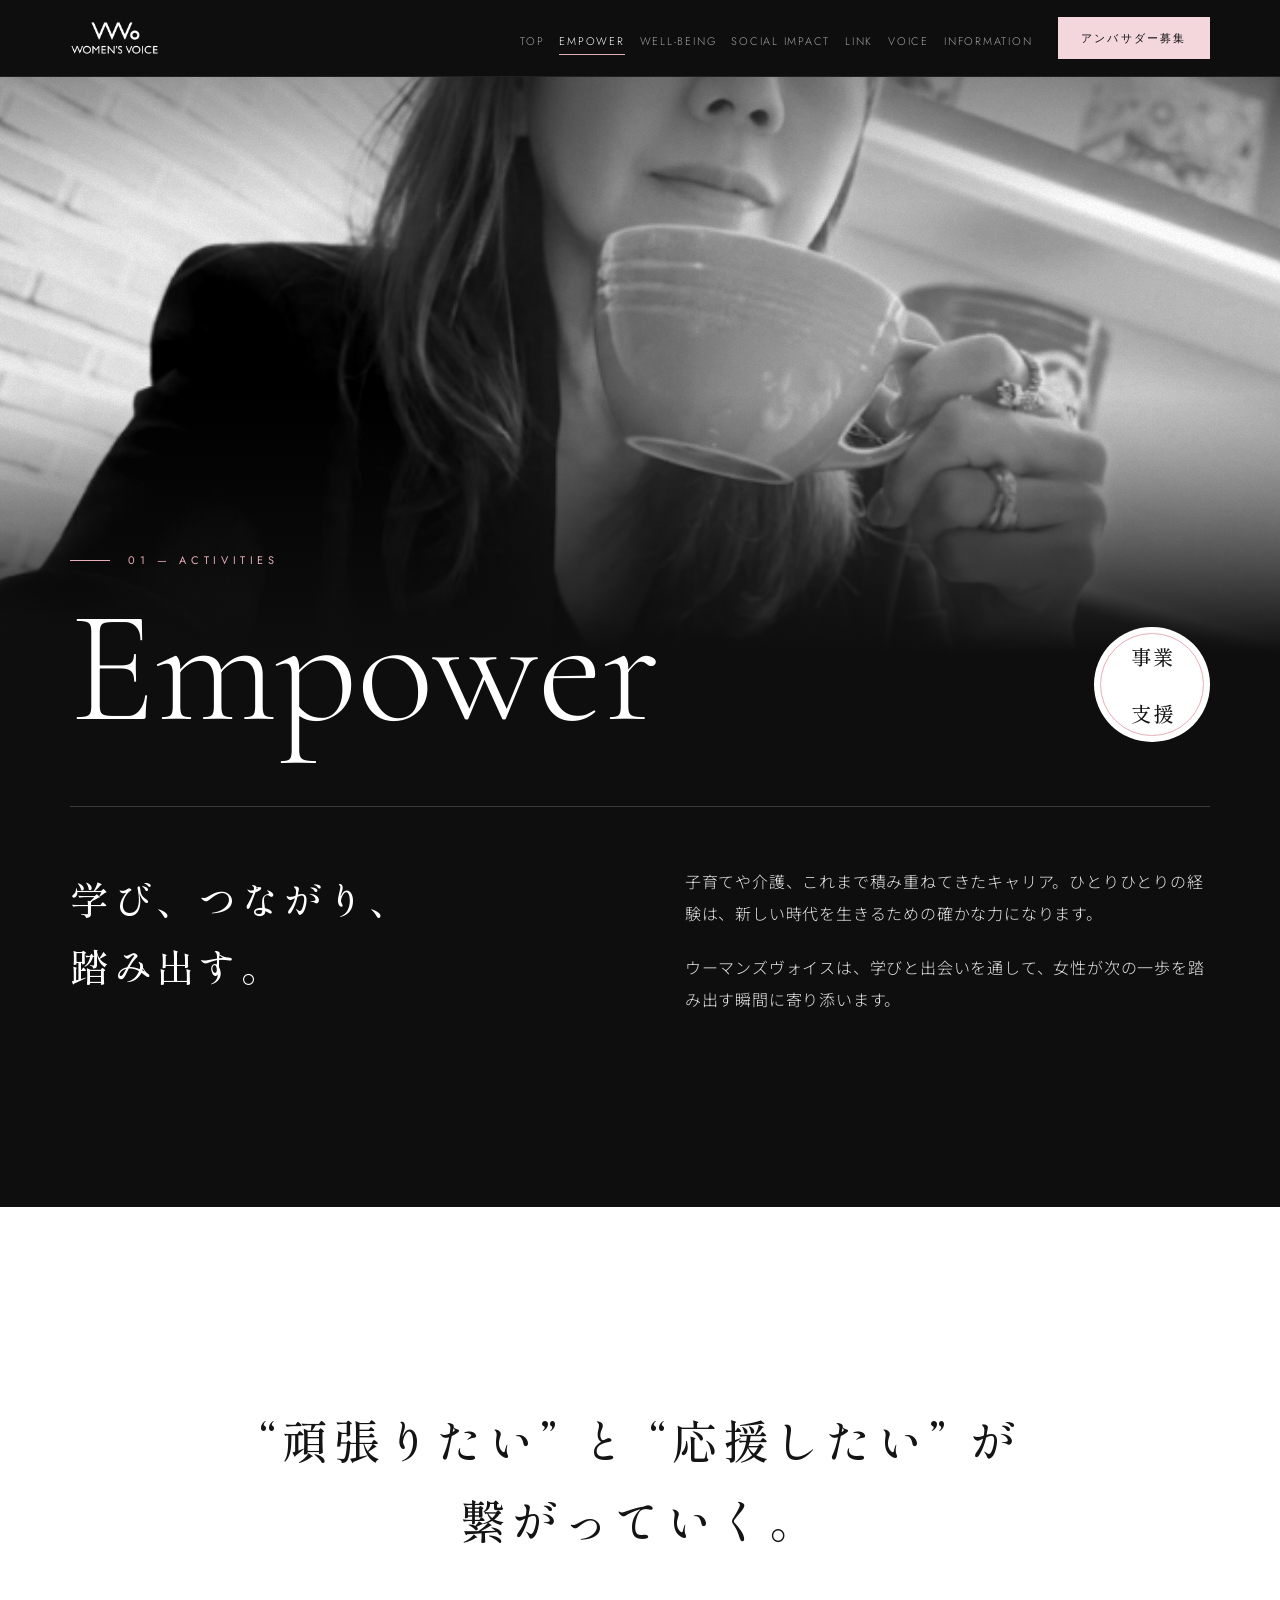
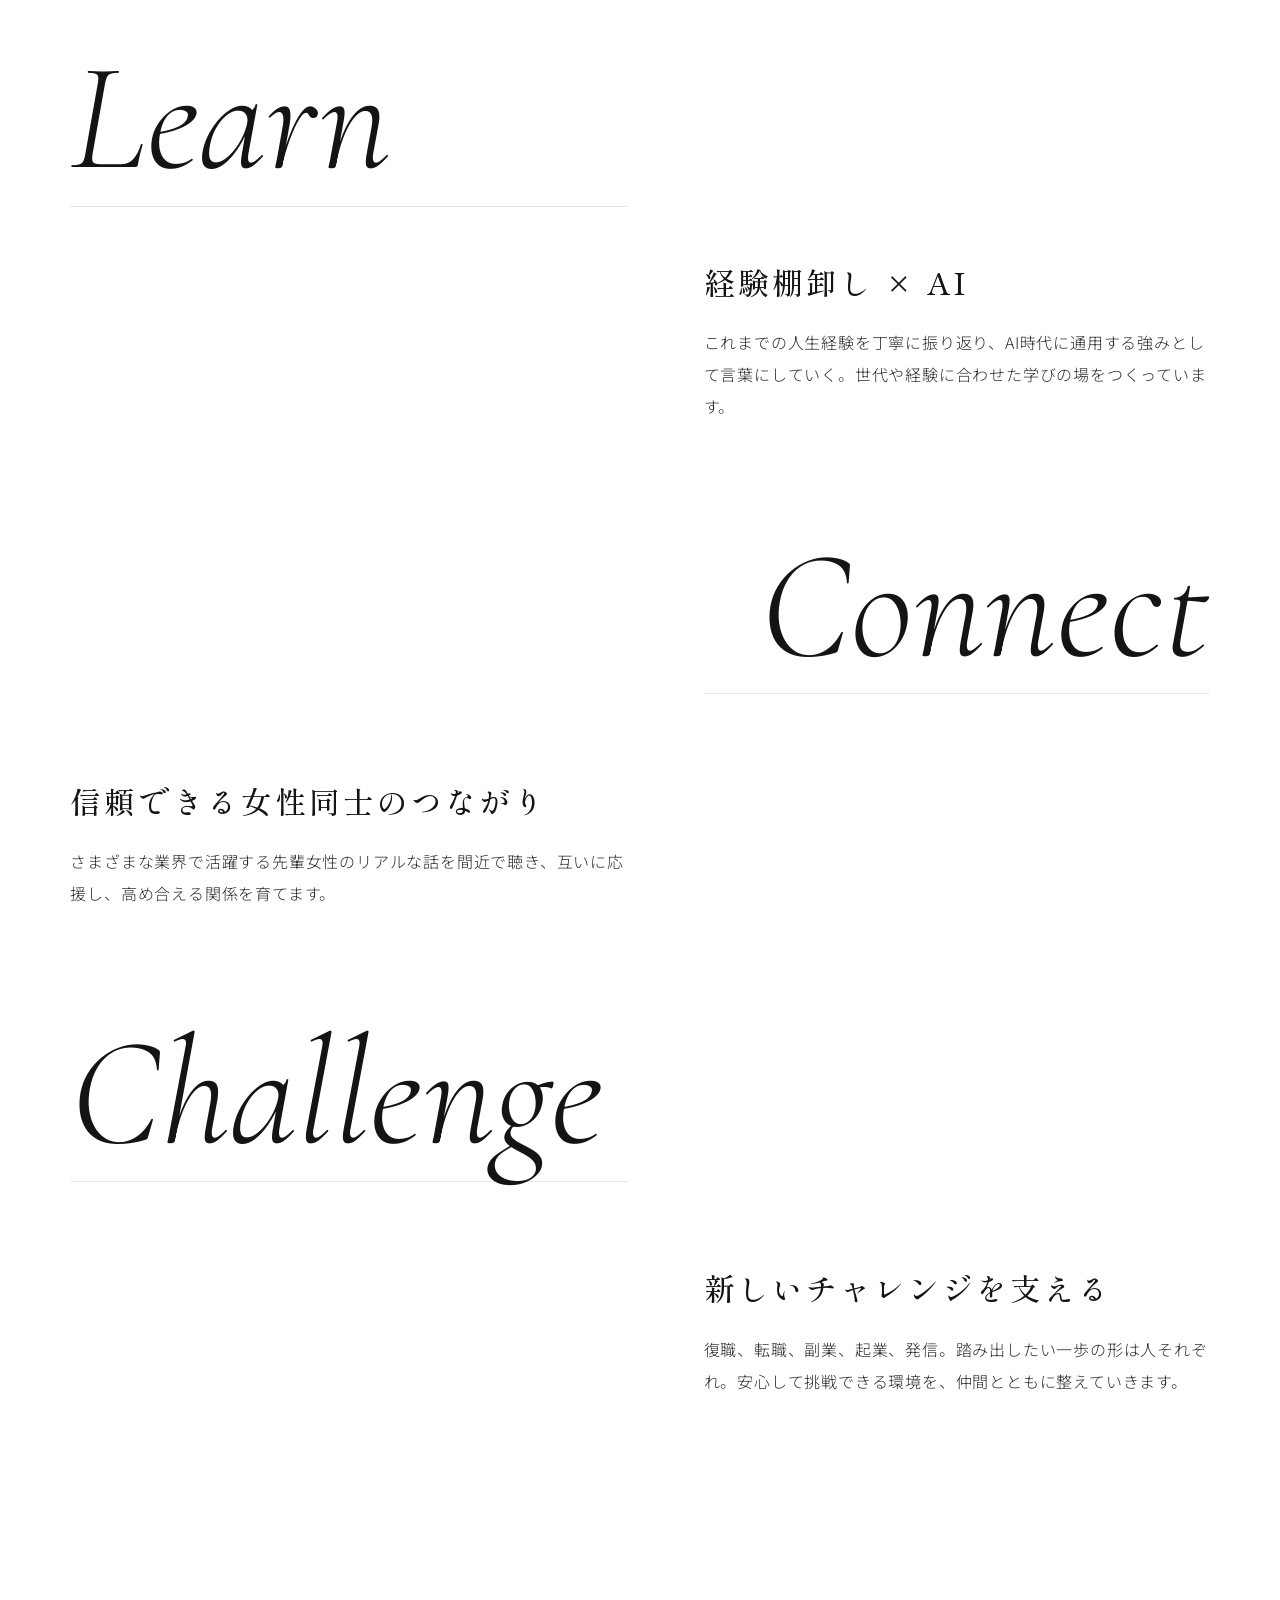
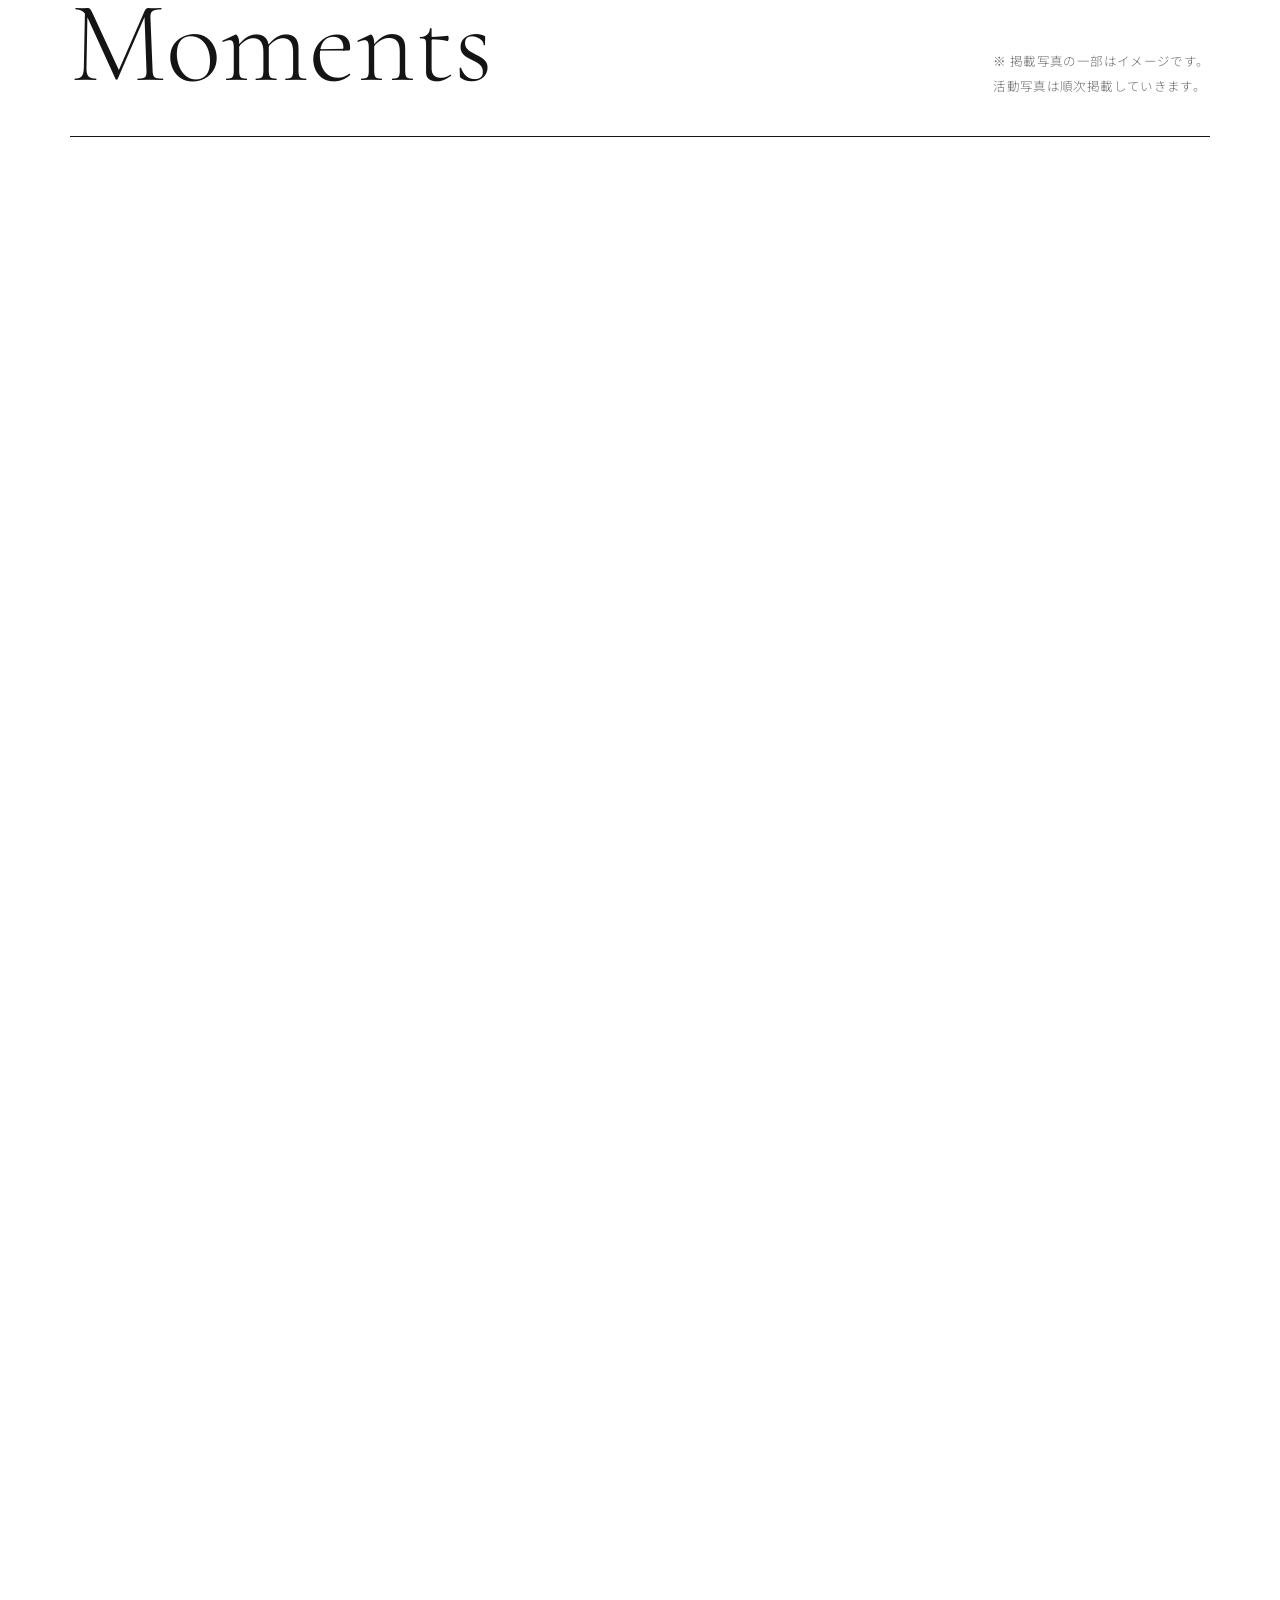
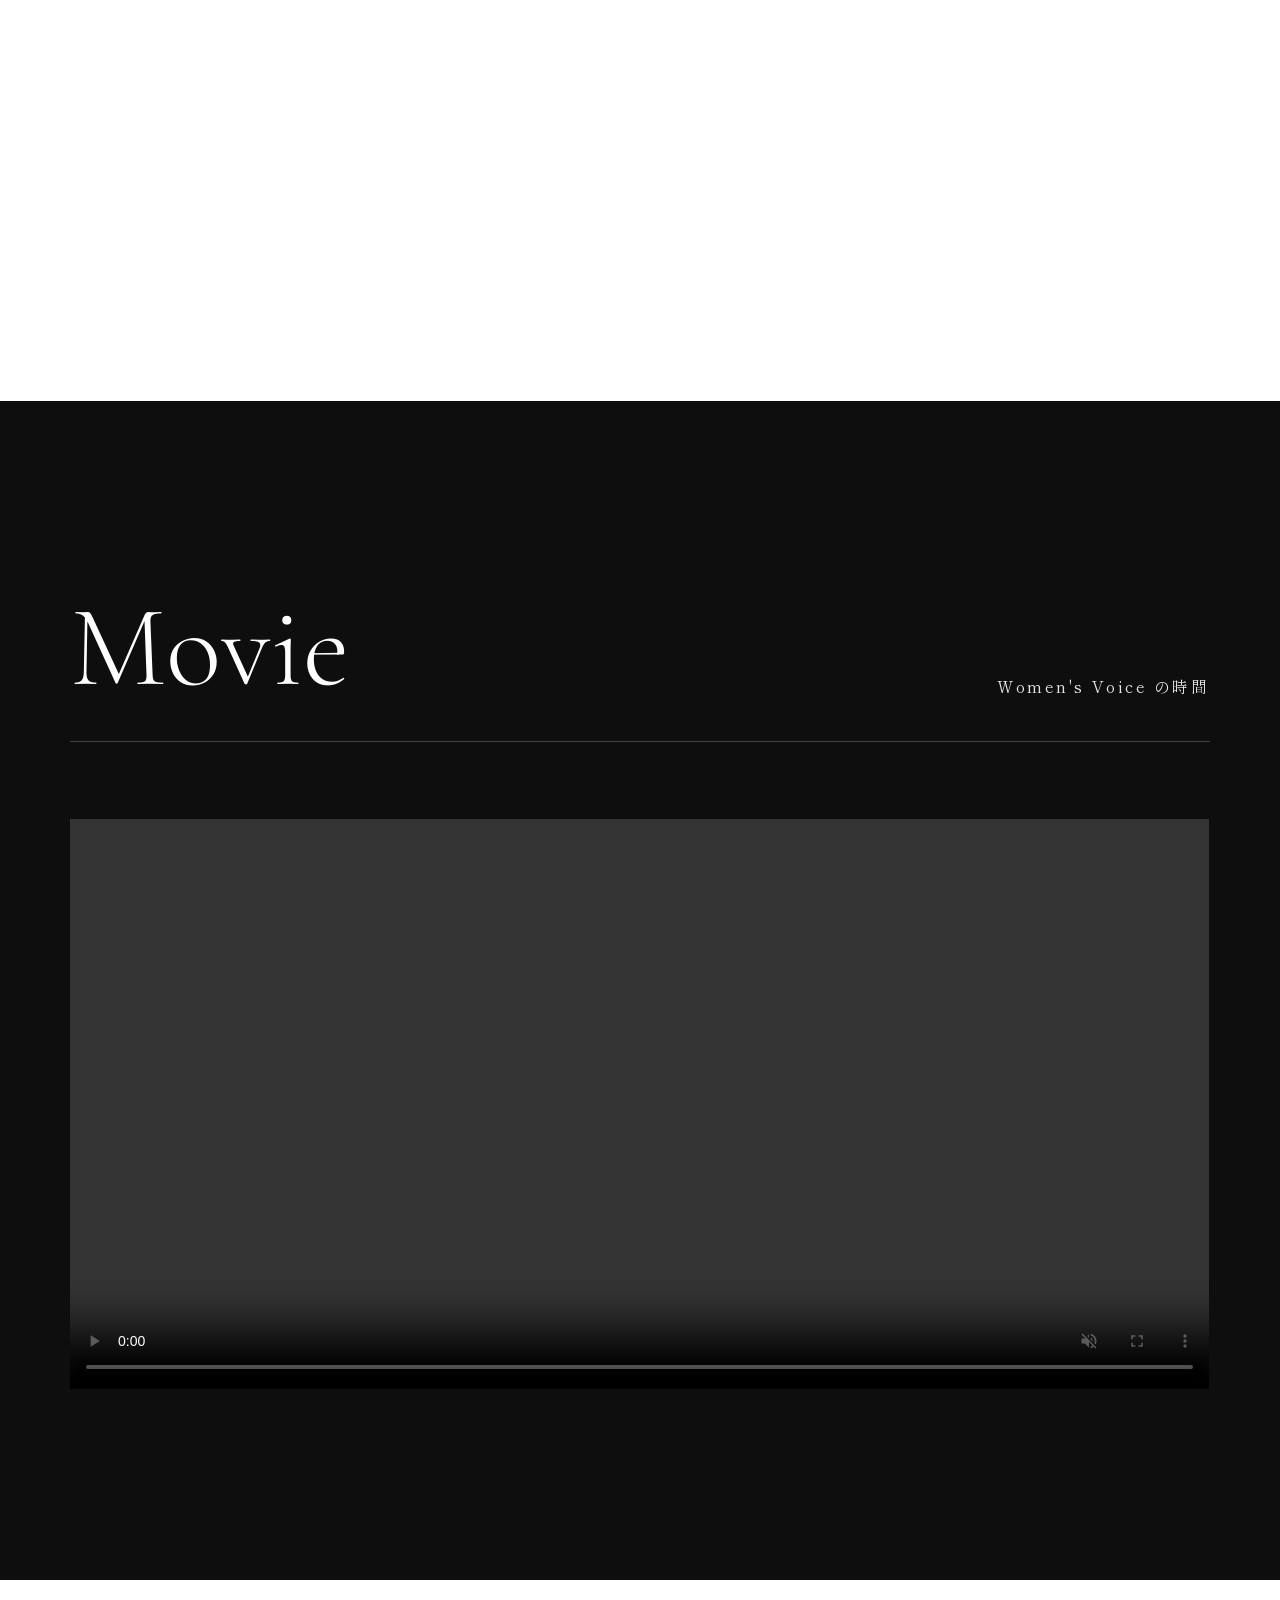
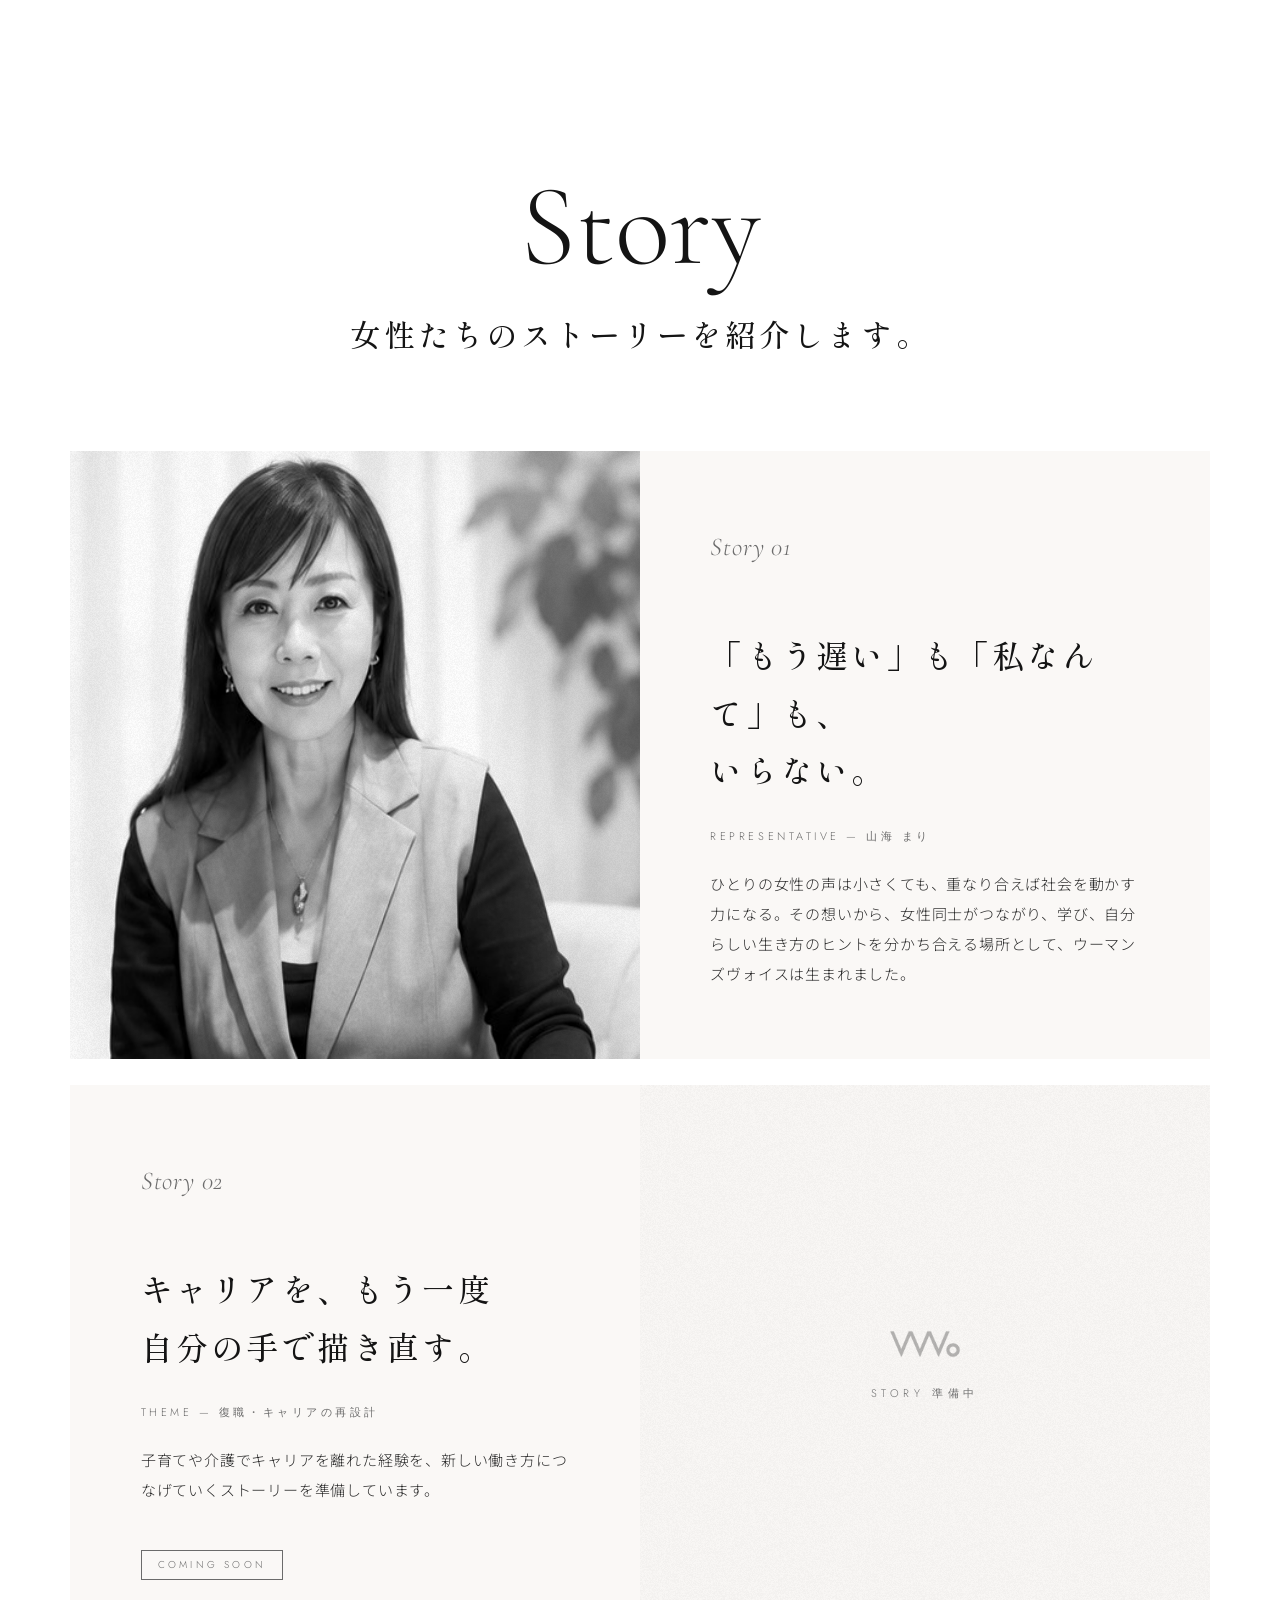
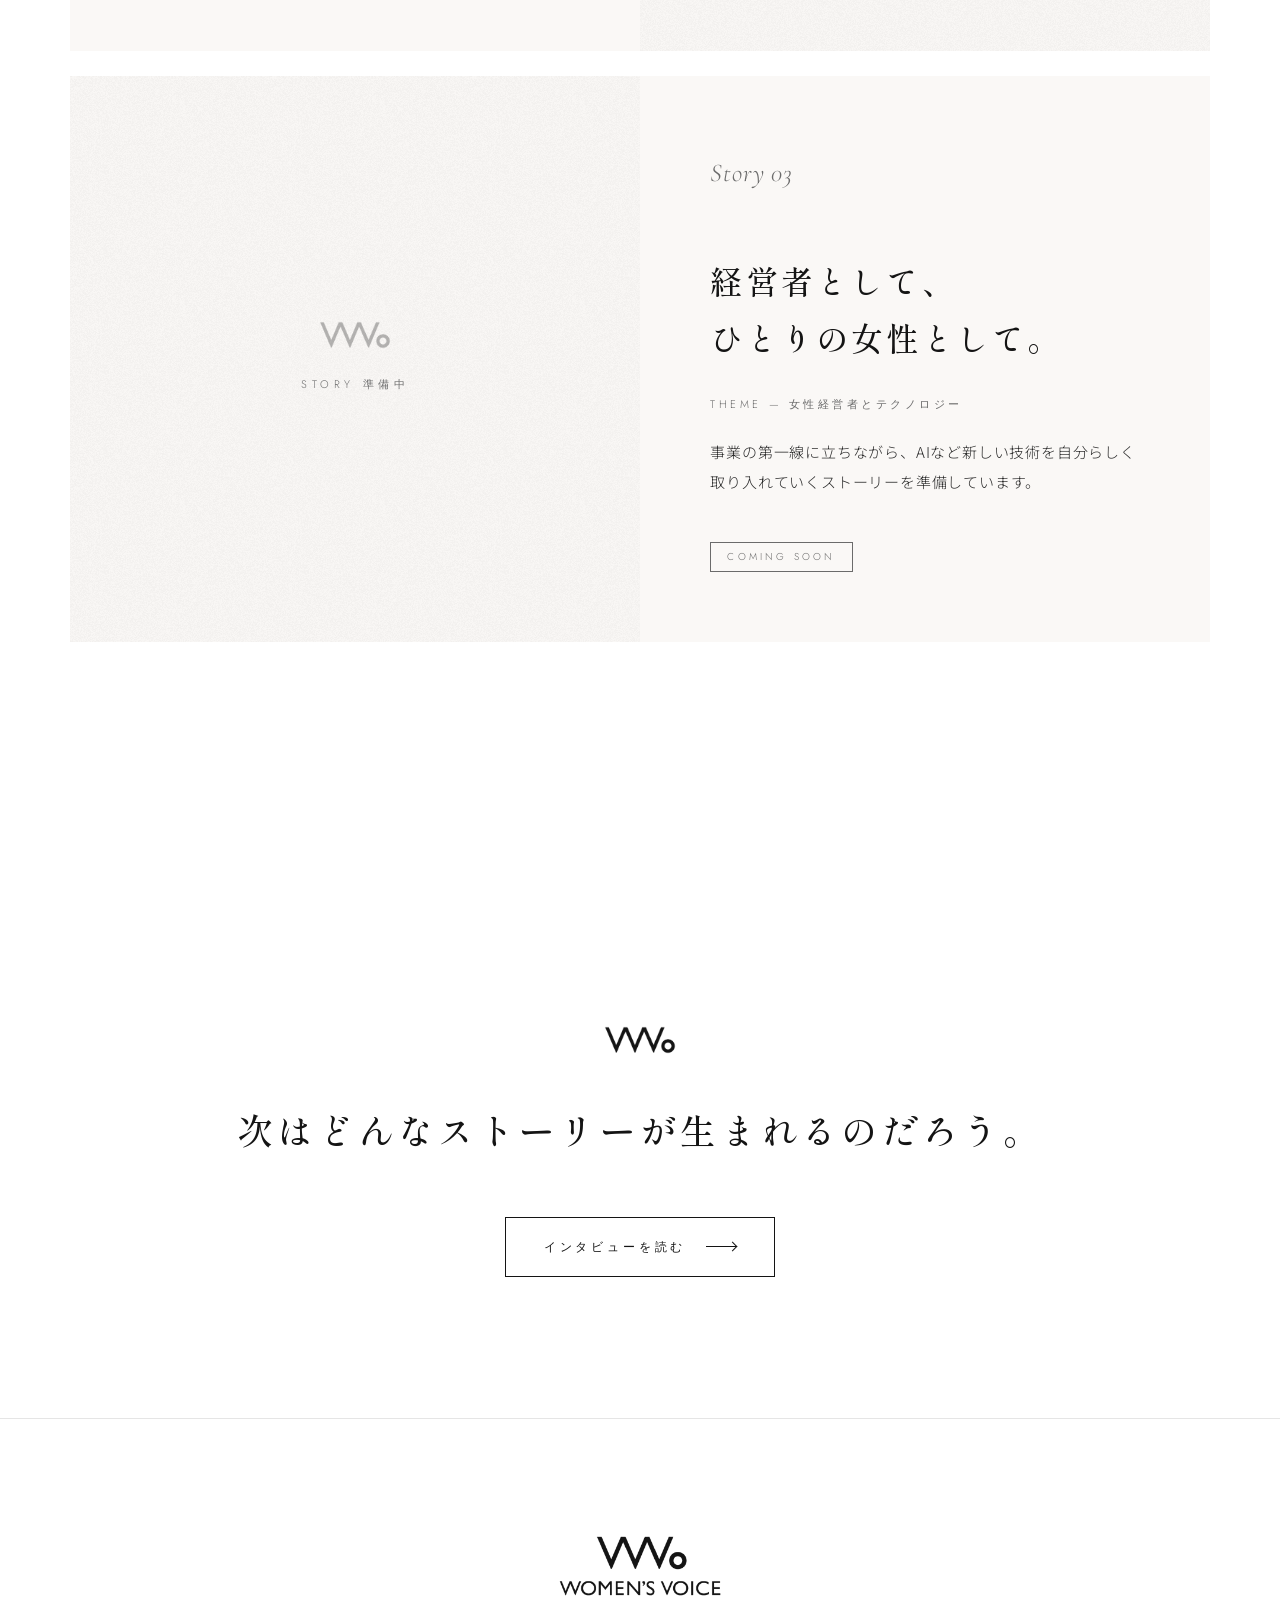
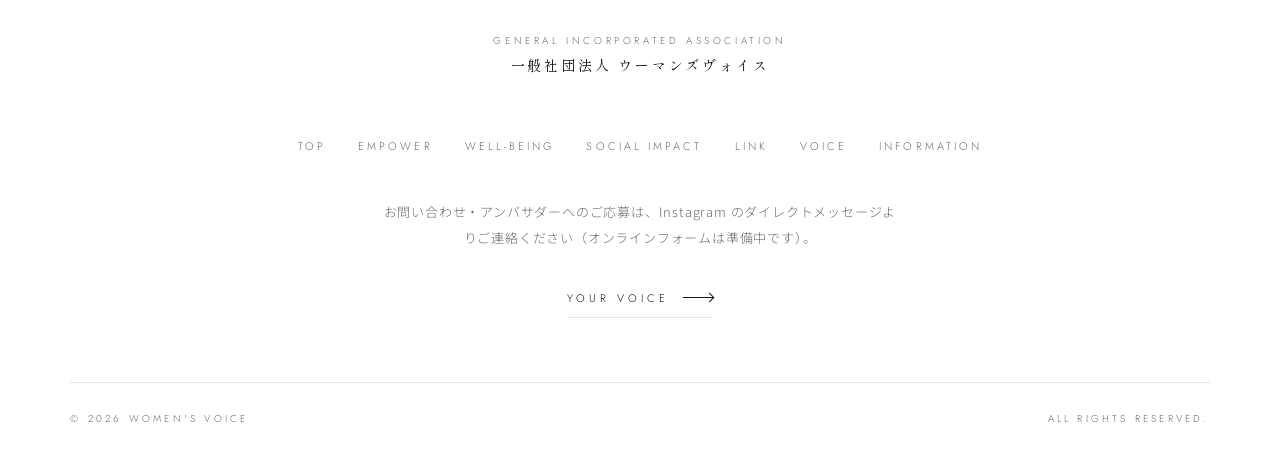
==== commit 9c63fe3e: "Redesign v2: rebuild layout from design comp - Reproduce comp visual language: monochrome close-up p" ====
--- a/empower.html
+++ b/empower.html
@@ -17,7 +17,7 @@
 
 <header class="site-header">
   <div class="site-header__inner">
-    <a class="site-logo" href="index.html" aria-label="Women's Voice トップページへ"><img src="assets/logo-charcoal.png" alt="WOMEN'S VOICE ウーマンズヴォイス"></a>
+    <a class="site-logo" href="index.html" aria-label="Women's Voice トップページへ"><img src="assets/logo-white.png" alt="WOMEN'S VOICE ウーマンズヴォイス"></a>
     <button class="menu-toggle" type="button" aria-expanded="false" aria-controls="global-nav" aria-label="メニューを開く"><span></span><span></span></button>
     <nav id="global-nav" class="global-nav" aria-label="グローバルナビゲーション">
       <ul>
@@ -36,70 +36,85 @@
 
 <main id="main">
 
-  <section class="page-hero" aria-labelledby="page-title">
-    <div class="wrap page-hero__grid">
-      <div>
-        <p class="eyebrow reveal">01 — Activities</p>
-        <h1 id="page-title" class="display reveal" data-delay="1">Empower</h1>
-        <p class="page-hero__jp reveal" data-delay="2">学び、つながり、踏み出す。</p>
-      </div>
-      <p class="page-hero__lead reveal" data-delay="3">子育てや介護、これまで積み重ねてきたキャリア。ひとりひとりの経験は、新しい時代を生きるための確かな力になります。ウーマンズヴォイスは、学びと出会いを通して、女性が次の一歩を踏み出す瞬間に寄り添います。</p>
-    </div>
-  </section>
-
-  <!-- ===== Approach ===== -->
+  <!-- ===== Page hero ===== -->
+  <section class="ph is-dark" aria-labelledby="page-title">
+    <figure class="ph__photo ph__photo--trim grain">
+      <img src="uploads/00_mari_editorial.png" alt="カップを手にする代表 山海まり" style="object-position: 50% 55%;">
+    </figure>
+    <div class="ph__band">
+      <div class="wrap">
+        <div class="ph__head">
+          <div>
+            <p class="eyebrow reveal">01 — Activities</p>
+            <h1 id="page-title" class="mega reveal" data-delay="1">Empower</h1>
+          </div>
+          <p class="badge reveal" data-delay="2"><span>事業</span><span>支援</span></p>
+        </div>
+        <div class="ph__body">
+          <p class="ph__jp reveal">学び、つながり、<br>踏み出す。</p>
+          <div class="ph__text reveal" data-delay="1">
+            <p>子育てや介護、これまで積み重ねてきたキャリア。ひとりひとりの経験は、新しい時代を生きるための確かな力になります。</p>
+            <p>ウーマンズヴォイスは、学びと出会いを通して、女性が次の一歩を踏み出す瞬間に寄り添います。</p>
+          </div>
+        </div>
+      </div>
+    </div>
+  </section>
+
+  <!-- ===== Approach: 大きな英字で3本柱 ===== -->
   <section class="section" aria-labelledby="approach-title">
     <div class="wrap">
-      <div class="section-head">
-        <p class="eyebrow reveal">Approach</p>
-        <h2 id="approach-title" class="heading reveal" data-delay="1">経験を、これからの力に。</h2>
-      </div>
-      <div class="grid-3">
-        <article class="card reveal">
-          <p class="card__num">Learn</p>
-          <h3 class="card__title">経験棚卸し × AI</h3>
-          <p>これまでの人生経験を丁寧に振り返り、AI時代に通用する強みとして言葉にしていく。世代や経験に合わせた学びの場をつくっています。</p>
-        </article>
-        <article class="card reveal" data-delay="1">
-          <p class="card__num">Connect</p>
-          <h3 class="card__title">信頼できる女性同士のつながり</h3>
-          <p>さまざまな業界で活躍する先輩女性のリアルな話を間近で聴き、互いに応援し、高め合える関係を育てます。</p>
-        </article>
-        <article class="card reveal" data-delay="2">
-          <p class="card__num">Challenge</p>
-          <h3 class="card__title">新しいチャレンジを支える</h3>
-          <p>復職、転職、副業、起業、発信。踏み出したい一歩の形は人それぞれ。安心して挑戦できる環境を、仲間とともに整えていきます。</p>
+      <h2 id="approach-title" class="statement center mb-l reveal">“頑張りたい” と “応援したい” が<br>繋がっていく。</h2>
+      <div class="pillars">
+        <article class="pillar">
+          <p class="pillar__word reveal" aria-hidden="true">Learn</p>
+          <div class="reveal" data-delay="1">
+            <h3 class="pillar__title">経験棚卸し × AI</h3>
+            <p>これまでの人生経験を丁寧に振り返り、AI時代に通用する強みとして言葉にしていく。世代や経験に合わせた学びの場をつくっています。</p>
+          </div>
+        </article>
+        <article class="pillar">
+          <p class="pillar__word reveal" aria-hidden="true">Connect</p>
+          <div class="reveal" data-delay="1">
+            <h3 class="pillar__title">信頼できる女性同士のつながり</h3>
+            <p>さまざまな業界で活躍する先輩女性のリアルな話を間近で聴き、互いに応援し、高め合える関係を育てます。</p>
+          </div>
+        </article>
+        <article class="pillar">
+          <p class="pillar__word reveal" aria-hidden="true">Challenge</p>
+          <div class="reveal" data-delay="1">
+            <h3 class="pillar__title">新しいチャレンジを支える</h3>
+            <p>復職、転職、副業、起業、発信。踏み出したい一歩の形は人それぞれ。安心して挑戦できる環境を、仲間とともに整えていきます。</p>
+          </div>
         </article>
       </div>
     </div>
   </section>
 
   <!-- ===== Gallery ===== -->
-  <section class="section section--off" aria-labelledby="gallery-title">
-    <div class="wrap">
-      <div class="section-head section-head--split">
-        <div>
-          <p class="eyebrow reveal">Gallery</p>
-          <h2 id="gallery-title" class="display reveal" data-delay="1">Moments</h2>
-        </div>
-        <p class="note reveal" data-delay="2">※ 掲載写真の一部はイメージです。活動写真は順次掲載していきます。</p>
-      </div>
-      <div class="gallery">
-        <figure class="g-a frame frame--crop reveal-img"><img src="uploads/01_group_women.jpg" alt="肩を寄せ合い微笑む女性たち" loading="lazy"></figure>
-        <figure class="g-b frame reveal-img"><img src="uploads/06_hero_portrait.jpg" alt="光の中で笑顔を見せる女性" loading="lazy"></figure>
-        <figure class="g-c frame frame--crop reveal-img"><img src="uploads/02_workspace_glasses.jpg" alt="ワークスペースで笑顔を見せる眼鏡の女性" loading="lazy" style="object-position: 30% 50%;"></figure>
-        <figure class="g-d frame frame--crop reveal-img"><img src="uploads/03_young_portrait.jpg" alt="頬に手を添えて微笑む女性" loading="lazy"></figure>
-        <figure class="g-e frame frame--crop reveal-img"><img src="uploads/00_mari_editorial.png" alt="代表 山海まりのエディトリアルポートレート" loading="lazy" style="object-position: 50% 30%;"></figure>
+  <section class="section section--flush-top" aria-labelledby="gallery-title">
+    <div class="wrap">
+      <div class="big-head">
+        <h2 id="gallery-title" class="display reveal">Moments</h2>
+        <p class="note reveal" data-delay="1">※ 掲載写真の一部はイメージです。<br>活動写真は順次掲載していきます。</p>
+      </div>
+      <div class="mosaic">
+        <figure class="m-a frame frame--crop grain reveal-img"><img src="uploads/01_group_women.jpg" alt="肩を寄せ合い微笑む女性たち（イメージ）" loading="lazy" style="object-position: 50% 0; transform-origin: 50% 0;"></figure>
+        <figure class="m-b frame grain reveal-img"><img src="uploads/06_hero_portrait.jpg" alt="光の中で笑顔を見せる女性（イメージ）" loading="lazy"></figure>
+        <figure class="m-c frame frame--crop grain reveal-img"><img src="uploads/02_workspace_glasses.jpg" alt="ワークスペースで笑顔を見せる眼鏡の女性（イメージ）" loading="lazy" style="object-position: 35% 50%;"></figure>
+        <figure class="m-d frame frame--crop grain reveal-img"><img src="uploads/03_young_portrait.jpg" alt="頬に手を添えて微笑む女性（イメージ）" loading="lazy"></figure>
+        <figure class="m-e frame frame--crop grain reveal-img"><img src="uploads/00_mari_editorial.png" alt="代表 山海まりのエディトリアルポートレート" loading="lazy" style="object-position: 55% 20%;"></figure>
+        <figure class="m-f frame grain reveal-img"><img src="uploads/Gemini_Generated_Image_2ttfrb2ttfrb2ttf.png" alt="穏やかに微笑む女性（イメージ）" loading="lazy" style="object-position: 50% 25%;"></figure>
       </div>
     </div>
   </section>
 
   <!-- ===== Movie ===== -->
-  <section class="section" aria-labelledby="movie-title">
-    <div class="wrap wrap--narrow">
-      <div class="section-head section-head--center">
-        <p class="eyebrow reveal">Movie</p>
-        <h2 id="movie-title" class="heading reveal" data-delay="1">Women's Voice の時間</h2>
+  <section class="section section--dark" aria-labelledby="movie-title">
+    <div class="wrap">
+      <div class="big-head" style="border-color: color-mix(in srgb, var(--white) 22%, transparent);">
+        <h2 id="movie-title" class="display reveal">Movie</h2>
+        <p class="reveal" data-delay="1" style="font-family: var(--font-mincho); letter-spacing: .16em;">Women's Voice の時間</p>
       </div>
       <div class="video-frame reveal">
         <video controls muted playsinline preload="metadata">
@@ -110,57 +125,61 @@
     </div>
   </section>
 
-  <!-- ===== Story ===== -->
-  <section class="section section--off" aria-labelledby="story-title">
-    <div class="wrap">
-      <div class="section-head">
-        <p class="eyebrow reveal">Story</p>
-        <h2 id="story-title" class="display reveal" data-delay="1">Her <em>Story</em></h2>
-      </div>
-
-      <div class="stories">
-        <article class="story">
-          <figure class="story__media reveal">
-            <div class="frame ratio-portrait reveal-img"><img src="uploads/00_daihyo_mari_color.jpg" alt="代表 山海まりのポートレート" loading="lazy"></div>
-          </figure>
-          <div class="story__body">
-            <p class="story__no reveal">Story 01</p>
-            <p class="story__quote reveal" data-delay="1">「もう遅い」も「私なんて」も、いらない。<br>あなたの声は、きっと誰かの力になります。</p>
-            <p class="story__meta reveal" data-delay="2">Representative — 山海 まり</p>
-            <p class="reveal" data-delay="2">ひとりの女性の声は小さくても、重なり合えば社会を動かす力になる。その想いから、女性同士がつながり、学び、自分らしい生き方のヒントを分かち合える場所として、ウーマンズヴォイスは生まれました。この場所でつながり、新しい一歩を、一緒に踏み出しませんか。</p>
-          </div>
-        </article>
-
-        <article class="story">
-          <div class="story__media reveal">
-            <div class="placeholder ratio-portrait">
-              <div><img class="placeholder__mark" src="assets/mark-charcoal.png" alt=""><span class="placeholder__label">Story 準備中</span></div>
-            </div>
-          </div>
-          <div class="story__body">
-            <p class="story__no reveal">Story 02</p>
-            <p class="story__quote reveal" data-delay="1">キャリアを、もう一度<br>自分の手で描き直す。</p>
-            <p class="story__meta reveal" data-delay="2">Theme — 復職・キャリアの再設計</p>
-            <p class="reveal" data-delay="2">子育てや介護でキャリアを離れた経験を、新しい働き方につなげていくストーリーを準備しています。公開まで、いましばらくお待ちください。</p>
-          </div>
-        </article>
-
-        <article class="story">
-          <div class="story__media reveal">
-            <div class="placeholder ratio-portrait">
-              <div><img class="placeholder__mark" src="assets/mark-charcoal.png" alt=""><span class="placeholder__label">Story 準備中</span></div>
-            </div>
-          </div>
-          <div class="story__body">
-            <p class="story__no reveal">Story 03</p>
-            <p class="story__quote reveal" data-delay="1">経営者として、<br>ひとりの女性として。</p>
-            <p class="story__meta reveal" data-delay="2">Theme — 女性経営者とテクノロジー</p>
-            <p class="reveal" data-delay="2">事業の第一線に立ちながら、AIなど新しい技術を自分らしく取り入れていくストーリーを準備しています。公開まで、いましばらくお待ちください。</p>
-          </div>
-        </article>
-      </div>
-
-      <div class="center mt-l reveal">
+  <!-- ===== Story: 横長パネル ===== -->
+  <section class="section" aria-labelledby="story-title">
+    <div class="wrap">
+      <div class="center mb-l">
+        <h2 id="story-title" class="display reveal">Story</h2>
+        <p class="heading mt-s reveal" data-delay="1">女性たちのストーリーを紹介します。</p>
+      </div>
+
+      <div class="panels">
+        <article class="panel reveal">
+          <div class="panel__media">
+            <div class="frame grain"><img src="uploads/00_daihyo_mari_color.jpg" alt="代表 山海まりのポートレート" loading="lazy" style="object-position: 50% 25%;"></div>
+          </div>
+          <div class="panel__body">
+            <p class="panel__no">Story 01</p>
+            <p class="panel__quote">「もう遅い」も「私なんて」も、<br>いらない。</p>
+            <p class="panel__meta">Representative — 山海 まり</p>
+            <p>ひとりの女性の声は小さくても、重なり合えば社会を動かす力になる。その想いから、女性同士がつながり、学び、自分らしい生き方のヒントを分かち合える場所として、ウーマンズヴォイスは生まれました。</p>
+          </div>
+        </article>
+
+        <article class="panel reveal">
+          <div class="panel__media">
+            <div class="placeholder"><div><img class="placeholder__mark" src="assets/mark-charcoal.png" alt=""><span class="placeholder__label">Story 準備中</span></div></div>
+          </div>
+          <div class="panel__body">
+            <p class="panel__no">Story 02</p>
+            <p class="panel__quote">キャリアを、もう一度<br>自分の手で描き直す。</p>
+            <p class="panel__meta">Theme — 復職・キャリアの再設計</p>
+            <p>子育てや介護でキャリアを離れた経験を、新しい働き方につなげていくストーリーを準備しています。</p>
+            <span class="status">Coming Soon</span>
+          </div>
+        </article>
+
+        <article class="panel reveal">
+          <div class="panel__media">
+            <div class="placeholder"><div><img class="placeholder__mark" src="assets/mark-charcoal.png" alt=""><span class="placeholder__label">Story 準備中</span></div></div>
+          </div>
+          <div class="panel__body">
+            <p class="panel__no">Story 03</p>
+            <p class="panel__quote">経営者として、<br>ひとりの女性として。</p>
+            <p class="panel__meta">Theme — 女性経営者とテクノロジー</p>
+            <p>事業の第一線に立ちながら、AIなど新しい技術を自分らしく取り入れていくストーリーを準備しています。</p>
+            <span class="status">Coming Soon</span>
+          </div>
+        </article>
+      </div>
+    </div>
+  </section>
+
+  <section class="closing" aria-label="メッセージ">
+    <div class="wrap">
+      <img class="closing__mark reveal" src="assets/mark-charcoal.png" alt="">
+      <p class="statement reveal" data-delay="1">次はどんなストーリーが生まれるのだろう。</p>
+      <div class="btn-row reveal" data-delay="2">
         <a class="btn" href="link.html">インタビューを読む <span class="arrow" aria-hidden="true"></span></a>
       </div>
     </div>
@@ -170,28 +189,22 @@
 
 <footer class="site-footer">
   <div class="wrap">
-    <div class="site-footer__grid">
-      <div>
-        <a class="site-footer__logo" href="index.html" aria-label="Women's Voice トップページへ"><img src="assets/logo-white.png" alt="WOMEN'S VOICE ウーマンズヴォイス"></a>
-        <p class="site-footer__org"><small>General Incorporated Association</small>一般社団法人 ウーマンズヴォイス</p>
-      </div>
-      <nav aria-label="フッターナビゲーション">
-        <h2>Menu</h2>
-        <ul>
-          <li><a href="index.html">Top</a></li>
-          <li><a href="empower.html">Empower</a></li>
-          <li><a href="wellbeing.html">Well-being</a></li>
-          <li><a href="social.html">Social Impact</a></li>
-          <li><a href="link.html">Link</a></li>
-          <li><a href="voice.html">Voice</a></li>
-          <li><a href="information.html">Information</a></li>
-        </ul>
-      </nav>
-      <div>
-        <h2>Contact</h2>
-        <p>お問い合わせ・アンバサダーへのご応募は、Instagram のダイレクトメッセージよりご連絡ください（オンラインフォームは準備中です）。</p>
-        <a class="text-link" href="information.html#contact">Your Voice <span class="arrow" aria-hidden="true"></span></a>
-      </div>
+    <a class="site-footer__logo" href="index.html" aria-label="Women's Voice トップページへ"><img src="assets/logo-charcoal.png" alt="WOMEN'S VOICE ウーマンズヴォイス"></a>
+    <p class="site-footer__org"><small>General Incorporated Association</small>一般社団法人 ウーマンズヴォイス</p>
+    <nav class="site-footer__nav" aria-label="フッターナビゲーション">
+      <ul>
+        <li><a href="index.html">Top</a></li>
+        <li><a href="empower.html">Empower</a></li>
+        <li><a href="wellbeing.html">Well-being</a></li>
+        <li><a href="social.html">Social Impact</a></li>
+        <li><a href="link.html">Link</a></li>
+        <li><a href="voice.html">Voice</a></li>
+        <li><a href="information.html">Information</a></li>
+      </ul>
+    </nav>
+    <div class="site-footer__contact">
+      <p>お問い合わせ・アンバサダーへのご応募は、Instagram のダイレクトメッセージよりご連絡ください（オンラインフォームは準備中です）。</p>
+      <a class="text-link" href="information.html#contact">Your Voice <span class="arrow" aria-hidden="true"></span></a>
     </div>
     <div class="site-footer__bottom">
       <small>&copy; <span data-year>2026</span> Women's Voice</small>
--- a/styles.css
+++ b/styles.css
@@ -1,7 +1,8 @@
 /* =========================================================
-   Women's Voice — common stylesheet
-   色はデザインシステムの CSS 変数のみを使用する。
+   Women's Voice — common stylesheet (v2 / comp-based)
+   色はデザインシステムの CSS 変数 9 色のみを使用する。
    ピンク系は --pink / --rose の2色以外を使わないこと。
+   半透明が必要な場合は color-mix() で変数から生成する。
    ========================================================= */
 
 :root {
@@ -20,11 +21,12 @@
   --font-mincho: "Shippori Mincho", "Hiragino Mincho ProN", "Yu Mincho", serif;
   --font-body: "Noto Sans JP", "Hiragino Sans", "Yu Gothic", sans-serif;
 
-  --wrap: 1200px;
-  --gutter: clamp(20px, 5vw, 64px);
-  --section: clamp(88px, 12vw, 168px);
-  --header-h: 84px;
+  --wrap: 1320px;
+  --gutter: clamp(22px, 5.5vw, 88px);
+  --section: clamp(112px, 15vw, 240px);
+  --header-h: 76px;
   --ease: cubic-bezier(.22, .61, .36, 1);
+  --slow: 1.8s;
 }
 
 /* ---------- base ---------- */
@@ -36,9 +38,9 @@
   color: var(--body);
   font-family: var(--font-body);
   font-weight: 300;
-  font-size: 15px;
+  font-size: 16px;
   line-height: 2.0;
-  letter-spacing: 0.04em;
+  letter-spacing: 0.05em;
   -webkit-font-smoothing: antialiased;
 }
 img, video, svg { display: block; max-width: 100%; }
@@ -64,12 +66,13 @@
 .skip-link:focus { top: 16px; }
 
 .wrap { width: 100%; max-width: var(--wrap); margin: 0 auto; padding: 0 var(--gutter); }
-.wrap--narrow { max-width: 880px; }
+.wrap--narrow { max-width: 980px; }
+.wrap--mid { max-width: 1120px; }
 .section { padding: var(--section) 0; }
 .section--off { background: var(--offwhite); }
 .section--dark { background: var(--black); color: var(--rule); }
 .section--dark h2, .section--dark h3 { color: var(--white); }
-.section--tight { padding: calc(var(--section) * .6) 0; }
+.section--flush-top { padding-top: 0; }
 
 /* ---------- typography ---------- */
 .eyebrow {
@@ -78,418 +81,624 @@
   letter-spacing: .42em; text-transform: uppercase; color: var(--sub);
   line-height: 1.6;
 }
-.eyebrow::before { content: ""; width: 36px; height: 1px; background: var(--rose); flex: none; }
-.section--dark .eyebrow { color: var(--rose); }
-
+.eyebrow::before { content: ""; width: 40px; height: 1px; background: var(--rose); flex: none; }
+.eyebrow--plain::before { display: none; }
+.is-dark .eyebrow, .section--dark .eyebrow { color: var(--rose); }
+
+/* 特大英字 (ページタイトル) */
+.mega {
+  font-family: var(--font-display); font-weight: 300; color: var(--white);
+  font-size: clamp(68px, 12.5vw, 196px); line-height: .92; letter-spacing: -.005em;
+}
+/* 大英字 (セクション見出し) */
 .display {
   font-family: var(--font-display); font-weight: 300; color: var(--ink);
-  font-size: clamp(44px, 7vw, 96px); line-height: 1.05; letter-spacing: .01em;
-}
-.display em { font-style: italic; }
+  font-size: clamp(56px, 9vw, 148px); line-height: .95; letter-spacing: 0;
+}
+.display em, .mega em { font-style: italic; }
+.display--m { font-size: clamp(48px, 6.4vw, 104px); }
 .section--dark .display { color: var(--white); }
+
+/* 和文の大見出し (明朝) */
+.statement {
+  font-family: var(--font-mincho); font-weight: 500; color: var(--ink);
+  font-size: clamp(26px, 3.6vw, 52px); line-height: 1.75; letter-spacing: .12em;
+}
+.statement--s { font-size: clamp(22px, 2.6vw, 36px); }
+.section--dark .statement { color: var(--white); }
 
 .heading {
   font-family: var(--font-mincho); font-weight: 500; color: var(--ink);
-  font-size: clamp(24px, 3vw, 36px); line-height: 1.7; letter-spacing: .08em;
+  font-size: clamp(22px, 2.4vw, 32px); line-height: 1.8; letter-spacing: .1em;
 }
 .section--dark .heading { color: var(--white); }
-.heading--s { font-size: clamp(19px, 2vw, 23px); }
-
-.lead { font-size: clamp(15px, 1.3vw, 17px); color: var(--body); }
-.section--dark .lead, .section--dark p { color: var(--rule); }
-.note { font-size: 12px; color: var(--sub); line-height: 1.9; letter-spacing: .03em; }
+
+.lead { font-size: clamp(16px, 1.3vw, 18px); }
+.section--dark p { color: var(--rule); }
+.note { font-size: 12.5px; color: var(--sub); line-height: 2; letter-spacing: .03em; }
 .section--dark .note { color: var(--sub); }
 
-.section-head { display: grid; gap: 22px; margin-bottom: clamp(48px, 6vw, 88px); }
-.section-head--center { text-align: center; justify-items: center; }
-.section-head--split {
-  grid-template-columns: minmax(0, 1fr) minmax(0, 1fr); align-items: end; column-gap: 64px;
-}
+.measure { max-width: 34em; }
+.center { text-align: center; }
+.center .measure, .center.measure { margin-left: auto; margin-right: auto; }
 
 /* ---------- buttons / links ---------- */
 .btn {
-  display: inline-flex; align-items: center; justify-content: center; gap: 18px;
-  min-height: 56px; padding: 0 34px;
+  display: inline-flex; align-items: center; justify-content: center; gap: 20px;
+  min-height: 60px; padding: 0 38px;
   font-family: var(--font-label); font-size: 12px; font-weight: 400;
   letter-spacing: .32em; text-transform: uppercase;
   border: 1px solid var(--ink); color: var(--ink); background: transparent;
-  cursor: pointer; transition: background .5s var(--ease), color .5s var(--ease), border-color .5s var(--ease);
-}
-.arrow { display: inline-block; width: 28px; height: 1px; background: currentColor; position: relative; transition: width .5s var(--ease); }
+  cursor: pointer; transition: background .6s var(--ease), color .6s var(--ease), border-color .6s var(--ease);
+}
+.arrow { display: inline-block; width: 30px; height: 1px; background: currentColor; position: relative; transition: width .6s var(--ease); }
 .arrow::after {
   content: ""; position: absolute; right: 0; top: -3px; width: 7px; height: 7px;
   border-top: 1px solid currentColor; border-right: 1px solid currentColor; transform: rotate(45deg);
 }
 .btn:hover { background: var(--ink); color: var(--white); }
-.btn:hover .arrow, .text-link:hover .arrow { width: 40px; }
+.btn:hover .arrow, .text-link:hover .arrow { width: 44px; }
 .btn--pink { background: var(--pink); border-color: var(--pink); color: var(--ink); }
 .btn--pink:hover { background: var(--rose); border-color: var(--rose); color: var(--ink); }
 .btn--light { border-color: var(--white); color: var(--white); }
 .btn--light:hover { background: var(--white); color: var(--ink); }
 .btn-row { display: flex; flex-wrap: wrap; gap: 16px; }
+.center .btn-row, .btn-row--center { justify-content: center; }
 
 .text-link {
   display: inline-flex; align-items: center; gap: 14px;
   font-family: var(--font-label); font-size: 11px; letter-spacing: .36em; text-transform: uppercase;
-  color: var(--ink); padding-bottom: 6px; border-bottom: 1px solid var(--rule);
-  transition: border-color .5s var(--ease);
+  color: var(--ink); padding-bottom: 8px; border-bottom: 1px solid var(--rule);
+  transition: border-color .6s var(--ease);
 }
 .text-link:hover { border-color: var(--rose); }
-.section--dark .text-link { color: var(--white); border-color: var(--sub); }
-.section--dark .text-link:hover { border-color: var(--rose); }
-
-/* ---------- header ---------- */
+.section--dark .text-link, .is-dark .text-link { color: var(--white); border-color: color-mix(in srgb, var(--white) 30%, transparent); }
+.section--dark .text-link:hover, .is-dark .text-link:hover { border-color: var(--rose); }
+
+/* ---------- header (comp: 黒帯ヘッダー) ---------- */
 .site-header {
   position: sticky; top: 0; z-index: 100;
-  background: color-mix(in srgb, var(--white) 94%, transparent);
-  backdrop-filter: blur(8px); -webkit-backdrop-filter: blur(8px);
-  border-bottom: 1px solid var(--rule);
+  background: var(--black);
+  border-bottom: 1px solid color-mix(in srgb, var(--white) 8%, transparent);
 }
 .site-header__inner {
   height: var(--header-h); display: flex; align-items: center; justify-content: space-between; gap: 24px;
-  max-width: 1440px; margin: 0 auto; padding: 0 var(--gutter);
-}
-.site-logo img { height: 40px; width: auto; }
-.global-nav { display: flex; align-items: center; gap: clamp(18px, 2vw, 34px); }
-.global-nav ul { display: flex; gap: clamp(16px, 1.8vw, 30px); }
+  max-width: 1600px; margin: 0 auto; padding: 0 var(--gutter);
+}
+.site-logo img { height: 34px; width: auto; }
+.global-nav { display: flex; align-items: center; gap: clamp(18px, 2vw, 36px); }
+.global-nav ul { display: flex; gap: clamp(16px, 1.9vw, 32px); }
 .global-nav a:not(.btn) {
-  position: relative; font-family: var(--font-label); font-size: 11px; letter-spacing: .24em;
-  text-transform: uppercase; color: var(--sub); padding: 6px 0; transition: color .4s var(--ease);
+  position: relative; font-family: var(--font-label); font-size: 11px; letter-spacing: .26em;
+  text-transform: uppercase; color: color-mix(in srgb, var(--white) 62%, transparent); padding: 6px 0;
+  transition: color .5s var(--ease);
 }
 .global-nav a:not(.btn)::after {
   content: ""; position: absolute; left: 0; right: 0; bottom: 0; height: 1px; background: var(--rose);
-  transform: scaleX(0); transform-origin: left; transition: transform .6s var(--ease);
-}
-.global-nav a:not(.btn):hover, .global-nav a[aria-current="page"] { color: var(--ink); }
+  transform: scaleX(0); transform-origin: left; transition: transform .7s var(--ease);
+}
+.global-nav a:not(.btn):hover, .global-nav a[aria-current="page"] { color: var(--white); }
 .global-nav a:not(.btn):hover::after, .global-nav a[aria-current="page"]::after { transform: scaleX(1); }
-.global-nav .btn { min-height: 44px; padding: 0 22px; font-size: 11px; letter-spacing: .2em; }
+.global-nav .btn { min-height: 42px; padding: 0 22px; font-size: 11px; letter-spacing: .2em; }
 
 .menu-toggle {
   display: none; width: 44px; height: 44px; border: 0; background: transparent; cursor: pointer;
   position: relative; padding: 0;
 }
-.menu-toggle span { position: absolute; left: 10px; right: 10px; height: 1px; background: var(--ink); transition: transform .5s var(--ease), opacity .3s; }
+.menu-toggle span { position: absolute; left: 10px; right: 10px; height: 1px; background: var(--white); transition: transform .5s var(--ease), background .5s; }
 .menu-toggle span:nth-child(1) { top: 17px; }
 .menu-toggle span:nth-child(2) { top: 26px; }
+.menu-open .menu-toggle span { background: var(--ink); }
 .menu-open .menu-toggle span:nth-child(1) { transform: translateY(4.5px) rotate(20deg); }
 .menu-open .menu-toggle span:nth-child(2) { transform: translateY(-4.5px) rotate(-20deg); }
 
-/* ---------- page hero (lower pages) ---------- */
-.page-hero { padding: clamp(80px, 11vw, 150px) 0 clamp(56px, 7vw, 96px); border-bottom: 1px solid var(--rule); }
-.page-hero__grid { display: grid; grid-template-columns: minmax(0, 1.2fr) minmax(0, 1fr); gap: 64px; align-items: end; }
-.page-hero .display { margin: 26px 0 0; }
-.page-hero__jp { font-family: var(--font-mincho); font-size: 15px; letter-spacing: .3em; color: var(--sub); margin-top: 20px; }
-.page-hero__lead { max-width: 30em; }
+/* ---------- grain overlay (低解像度写真の質感を整える) ---------- */
+.grain { position: relative; }
+.grain::before {
+  content: ""; position: absolute; inset: 0; z-index: 1; pointer-events: none;
+  background: url("assets/grain.png"); opacity: .09; mix-blend-mode: multiply;
+}
 
 /* ---------- media frames ---------- */
 .frame { position: relative; overflow: hidden; background: var(--offwhite); }
 .frame img, .frame video {
   width: 100%; height: 100%; object-fit: cover;
-  filter: grayscale(1) contrast(1.02);
-  transition: transform 1.6s var(--ease), filter 1.2s var(--ease);
+  filter: grayscale(1) contrast(1.04);
+  transition: transform 2.4s var(--ease), filter 1.2s var(--ease);
 }
 .frame::after {
-  content: ""; position: absolute; inset: 0; border: 1px solid transparent; pointer-events: none;
-  transition: border-color .8s var(--ease), inset .8s var(--ease);
-}
-.frame:hover img { transform: scale(1.035); }
-.frame:hover::after { border-color: var(--rose); inset: 12px; }
+  content: ""; position: absolute; inset: 0; z-index: 2; border: 1px solid transparent; pointer-events: none;
+  transition: border-color .9s var(--ease), inset .9s var(--ease);
+}
+.frame:hover img { transform: scale(1.04); }
+.frame:hover::after { border-color: color-mix(in srgb, var(--rose) 80%, transparent); inset: 14px; }
 .frame--color img { filter: none; }
 .frame--crop img { transform: scale(1.12); }
-.frame--crop:hover img { transform: scale(1.15); }
-.frame--outline { padding: 14px; background: transparent; border: 1px solid var(--rose); }
-.frame--outline::after { display: none; }
-.frame--outline .frame__inner { overflow: hidden; height: 100%; }
+.frame--crop:hover img { transform: scale(1.16); }
 .ratio-portrait { aspect-ratio: 4 / 5; }
 .ratio-tall { aspect-ratio: 3 / 4; }
 .ratio-wide { aspect-ratio: 16 / 10; }
 .ratio-square { aspect-ratio: 1 / 1; }
 .ratio-cinema { aspect-ratio: 21 / 9; }
 .caption {
-  margin-top: 14px; font-family: var(--font-label); font-size: 10px; letter-spacing: .36em;
-  text-transform: uppercase; color: var(--sub);
+  margin-top: 16px; font-family: var(--font-label); font-size: 10px; letter-spacing: .36em;
+  text-transform: uppercase; color: var(--sub); line-height: 1.8;
 }
 
 /* placeholder (写真未支給の枠) */
 .placeholder {
   position: relative; display: grid; place-items: center; text-align: center;
-  background: var(--offwhite); border: 1px solid var(--rule);
-  transition: border-color .6s var(--ease);
+  background: var(--offwhite); border: 1px solid var(--rule); overflow: hidden;
+  transition: border-color .7s var(--ease);
 }
 .placeholder::before {
   content: ""; position: absolute; inset: 0;
-  background: url("assets/grain.png"); opacity: .05; pointer-events: none;
-}
-.placeholder img.placeholder__mark { width: 64px; opacity: .35; margin: 0 auto 14px; }
+  background: url("assets/grain.png"); opacity: .06; pointer-events: none;
+}
+.placeholder img.placeholder__mark { width: 72px; opacity: .3; margin: 0 auto 16px; transition: transform 2s var(--ease), opacity 1s var(--ease); }
+.placeholder:hover img.placeholder__mark { transform: scale(1.08); opacity: .45; }
 .placeholder__label {
   font-family: var(--font-label); font-size: 11px; letter-spacing: .42em; text-transform: uppercase; color: var(--sub);
 }
 .placeholder:hover { border-color: var(--rose); }
 
 /* ---------- reveal motion ---------- */
-.reveal { opacity: 0; transform: translateY(18px); transition: opacity 1.4s var(--ease), transform 1.4s var(--ease); }
+.reveal { opacity: 0; transform: translateY(24px); transition: opacity var(--slow) var(--ease), transform var(--slow) var(--ease); }
 .reveal.is-visible { opacity: 1; transform: none; }
-.reveal-img { clip-path: inset(0 0 100% 0); transition: clip-path 1.6s var(--ease); }
+.reveal-img { clip-path: inset(0 0 100% 0); transition: clip-path 1.8s var(--ease); }
 .reveal-img.is-visible { clip-path: inset(0 0 0 0); }
-.reveal[data-delay="1"] { transition-delay: .12s; }
-.reveal[data-delay="2"] { transition-delay: .24s; }
-.reveal[data-delay="3"] { transition-delay: .36s; }
-.reveal[data-delay="4"] { transition-delay: .48s; }
+.reveal[data-delay="1"] { transition-delay: .15s; }
+.reveal[data-delay="2"] { transition-delay: .3s; }
+.reveal[data-delay="3"] { transition-delay: .45s; }
+.reveal[data-delay="4"] { transition-delay: .6s; }
 .no-js .reveal, .no-js .reveal-img { opacity: 1; transform: none; clip-path: none; }
 
-/* ---------- TOP hero ---------- */
-.hero { position: relative; background: var(--offwhite); overflow: hidden; border-bottom: 1px solid var(--rule); }
-.hero::before {
-  content: ""; position: absolute; inset: 0; background: url("assets/grain.png"); opacity: .035; pointer-events: none;
-}
-.hero__mark {
-  position: absolute; right: -4%; bottom: -8%; width: min(56vw, 760px); opacity: .07; pointer-events: none;
-}
-.hero__grid {
-  position: relative; display: grid; grid-template-columns: minmax(0, 1.05fr) minmax(0, .95fr);
-  gap: clamp(40px, 6vw, 96px); align-items: center;
-  min-height: calc(100vh - var(--header-h)); min-height: calc(100svh - var(--header-h));
-  padding-top: 72px; padding-bottom: 72px;
-}
-.hero__title {
-  font-family: var(--font-mincho); font-weight: 500; color: var(--ink);
-  font-size: clamp(34px, 4.6vw, 64px); line-height: 1.6; letter-spacing: .14em; margin: 34px 0 30px;
-}
-.hero__title span { display: block; }
-.hero__en { font-family: var(--font-display); font-style: italic; font-size: clamp(20px, 2vw, 26px); color: var(--sub); margin-bottom: 26px; }
-.hero__rule { width: 64px; height: 1px; background: var(--rose); margin: 0 0 30px; border: 0; }
-.hero__text { max-width: 30em; margin-bottom: 44px; }
-.hero__visual { position: relative; justify-self: end; width: min(100%, 520px); }
-.hero__visual > .frame { aspect-ratio: 4 / 5; }
-.hero__visual .caption { text-align: right; }
+/* =========================================================
+   Page hero (pages 2–6): 大判モノクロ写真 + 黒帯 + 特大英字 + 丸バッジ
+   ========================================================= */
+.ph { background: var(--black); color: var(--rule); position: relative; }
+.ph__photo {
+  position: relative; height: clamp(340px, 64vh, 760px); overflow: hidden;
+}
+.ph__photo img {
+  width: 100%; height: 100%; object-fit: cover; filter: grayscale(1) contrast(1.06);
+  transform: scale(1.08); transition: transform 3.2s var(--ease);
+}
+.ph__photo.is-visible img, .no-js .ph__photo img { transform: scale(1); }
+/* 元画像の端の黒帯・透かし・カルーセルの点を枠外に逃がす */
+.ph__photo--trim img { width: 110%; height: 116%; max-width: none; margin-left: -5%; transform-origin: 50% 0; }
+/* 目元のマクロ (Social Impact) */
+.ph__photo--eye img { width: 150%; max-width: none; margin-left: -25%; object-position: 50% 29%; }
+.ph__photo::after {
+  content: ""; position: absolute; inset: 0; z-index: 2; pointer-events: none;
+  background: linear-gradient(to bottom,
+    color-mix(in srgb, var(--black) 35%, transparent) 0%,
+    transparent 22%, transparent 55%,
+    var(--black) 100%);
+}
+.ph__band { position: relative; padding: 0 0 clamp(96px, 12vw, 180px); margin-top: clamp(-150px, -9vw, -64px); z-index: 3; }
+.ph__head { display: flex; align-items: flex-end; justify-content: space-between; gap: 32px; }
+.ph__head .eyebrow { margin-bottom: 26px; }
+.ph__body {
+  display: grid; grid-template-columns: minmax(0, 1fr) minmax(0, 1fr); gap: clamp(40px, 7vw, 120px);
+  margin-top: clamp(44px, 5vw, 72px); padding-top: clamp(40px, 4.5vw, 64px);
+  border-top: 1px solid color-mix(in srgb, var(--white) 18%, transparent);
+}
+.ph__jp {
+  font-family: var(--font-mincho); font-weight: 500; color: var(--white);
+  font-size: clamp(24px, 3vw, 42px); line-height: 1.75; letter-spacing: .12em;
+}
+.ph__text { color: var(--rule); }
+.ph__text p { color: var(--rule); }
+
+/* 丸バッジ (comp の円形の章) */
+.badge {
+  flex: none; position: relative; display: grid; place-items: center;
+  width: clamp(92px, 9vw, 132px); aspect-ratio: 1; border-radius: 50%;
+  background: var(--white); color: var(--ink); margin: 0 0 clamp(8px, 1.4vw, 22px);
+  font-family: var(--font-mincho); font-weight: 500; font-size: clamp(17px, 1.6vw, 23px);
+  line-height: 1.3; letter-spacing: .14em; text-align: center;
+}
+.badge::before {
+  content: ""; position: absolute; inset: 6px; border-radius: 50%; border: 1px solid var(--rose);
+  transition: inset 1s var(--ease);
+}
+.badge:hover::before { inset: 10px; }
+.badge span { display: block; padding-left: .14em; }
+.badge--outline { background: transparent; border: 1px solid var(--ink); }
+.badge--outline::before { border-color: var(--rose); }
+
+/* ---------- 締めの一文 (各ページ末尾) ---------- */
+.closing { padding: clamp(120px, 15vw, 220px) 0 clamp(96px, 11vw, 160px); text-align: center; }
+.closing__mark { width: 72px; margin: 0 auto 44px; opacity: .9; }
+.closing .statement { font-size: clamp(22px, 2.8vw, 38px); }
+.closing .btn-row { justify-content: center; margin-top: 56px; }
+
+/* =========================================================
+   TOP
+   ========================================================= */
+.top-hero { position: relative; background: var(--black); color: var(--white); overflow: hidden; }
+.top-hero__photo { position: relative; overflow: hidden; height: calc(100vh - var(--header-h)); height: calc(100svh - var(--header-h)); min-height: 600px; max-height: 1080px; }
+/* 高さ 114% で上寄せ → 元画像下端の「画像はイメージです」透かしを常に枠外へ */
+.top-hero__photo img {
+  width: 100%; height: 114%; object-fit: cover; object-position: 50% 40%; transform-origin: 50% 0;
+  filter: grayscale(1) contrast(1.05); transform: scale(1.1);
+  transition: transform 4s var(--ease);
+}
+.top-hero.is-ready .top-hero__photo img, .no-js .top-hero__photo img { transform: scale(1); }
+.top-hero__photo::after {
+  content: ""; position: absolute; inset: 0; pointer-events: none;
+  background: linear-gradient(to bottom,
+    color-mix(in srgb, var(--black) 45%, transparent) 0%,
+    color-mix(in srgb, var(--black) 10%, transparent) 30%,
+    color-mix(in srgb, var(--black) 30%, transparent) 60%,
+    var(--black) 100%);
+}
+.top-hero__words { position: absolute; inset: 0; pointer-events: none; }
+.top-hero__words li {
+  position: absolute; font-family: var(--font-mincho); color: var(--white); letter-spacing: .18em; line-height: 1.6;
+  font-size: clamp(13px, 1.25vw, 18px); opacity: 0; transform: translateY(10px);
+  animation: word-in 2.4s var(--ease) forwards;
+  text-shadow: 0 0 24px color-mix(in srgb, var(--black) 50%, transparent);
+}
+.top-hero__words li.is-l { font-size: clamp(20px, 2.4vw, 34px); }
+.top-hero__words li:nth-child(1) { left: 8%;  top: 12%; animation-delay: .6s; }
+.top-hero__words li:nth-child(2) { left: 14%; top: 30%; animation-delay: 1.2s; }
+.top-hero__words li:nth-child(3) { right: 9%; top: 15%; animation-delay: .9s; }
+.top-hero__words li:nth-child(4) { right: 12%; top: 38%; animation-delay: 1.5s; }
+.top-hero__words li:nth-child(5) { left: 6%;  top: 50%; animation-delay: 1.8s; }
+.top-hero__words li:nth-child(6) { right: 7%; top: 56%; animation-delay: 2.1s; }
+@keyframes word-in { to { opacity: .88; transform: none; } }
+
+.top-hero__copy { position: absolute; left: 0; right: 0; bottom: clamp(56px, 8vh, 110px); z-index: 2; }
+.top-hero__title {
+  font-family: var(--font-mincho); font-weight: 500; color: var(--white);
+  font-size: clamp(40px, 6.6vw, 104px); line-height: 1.45; letter-spacing: .1em; margin: 28px 0 0;
+}
+.top-hero__title span { display: block; }
+.top-hero__sub { margin-top: 32px; color: var(--rule); max-width: 36em; }
 .scroll-cue {
-  position: absolute; left: var(--gutter); bottom: 28px; display: flex; align-items: center; gap: 14px;
-  font-family: var(--font-label); font-size: 10px; letter-spacing: .42em; text-transform: uppercase; color: var(--sub);
-}
-.scroll-cue__line { position: relative; width: 1px; height: 44px; background: var(--rule); overflow: hidden; }
-.scroll-cue__line::before { content: ""; position: absolute; left: 0; width: 1px; height: 14px; background: var(--rose); animation: cue 2.8s var(--ease) infinite; }
-@keyframes cue { 0% { top: -14px; } 100% { top: 44px; } }
-
-/* ---------- about split ---------- */
-.split { display: grid; grid-template-columns: minmax(0, 1fr) minmax(0, 1fr); gap: clamp(40px, 7vw, 120px); align-items: center; }
-.split--reverse > :first-child { order: 2; }
-.split__body .heading { margin: 26px 0 30px; }
-.split__body .btn-row, .split__body .text-link { margin-top: 36px; }
-.signature { margin-top: 32px; display: grid; gap: 4px; }
-.signature__role { font-family: var(--font-label); font-size: 10px; letter-spacing: .42em; text-transform: uppercase; color: var(--sub); }
-.signature__name { font-family: var(--font-mincho); font-size: 20px; letter-spacing: .3em; color: var(--ink); }
-
-/* ---------- index / entry cards ---------- */
-.entry-list { border-top: 1px solid var(--rule); }
-.entry {
-  display: grid; grid-template-columns: 90px minmax(0, 1.1fr) minmax(0, 1.4fr) 60px; gap: 32px; align-items: center;
-  padding: 36px 0; border-bottom: 1px solid var(--rule); transition: border-color .6s var(--ease);
-  position: relative;
-}
-.entry::before {
+  position: absolute; right: var(--gutter); bottom: clamp(56px, 8vh, 110px); z-index: 2;
+  display: flex; flex-direction: column; align-items: center; gap: 16px;
+  font-family: var(--font-label); font-size: 10px; letter-spacing: .42em; text-transform: uppercase;
+  color: color-mix(in srgb, var(--white) 70%, transparent); writing-mode: vertical-rl;
+}
+.scroll-cue__line { position: relative; width: 1px; height: 64px; background: color-mix(in srgb, var(--white) 25%, transparent); overflow: hidden; }
+.scroll-cue__line::before { content: ""; position: absolute; left: 0; width: 1px; height: 18px; background: var(--rose); animation: cue 3s var(--ease) infinite; }
+@keyframes cue { 0% { top: -18px; } 100% { top: 64px; } }
+
+/* We are (黒帯) */
+.we-are { background: var(--black); color: var(--rule); padding: clamp(80px, 10vw, 160px) 0 0; }
+.we-are__title {
+  font-family: var(--font-display); font-weight: 300; color: var(--white);
+  font-size: clamp(96px, 19vw, 300px); line-height: .85; letter-spacing: -.01em;
+  padding-bottom: clamp(24px, 3vw, 44px); border-bottom: 1px solid color-mix(in srgb, var(--white) 22%, transparent);
+}
+.we-are__grid {
+  display: grid; grid-template-columns: minmax(0, 1fr) minmax(0, 1.05fr); gap: clamp(40px, 7vw, 120px);
+  padding: clamp(44px, 5vw, 80px) 0 clamp(72px, 9vw, 140px);
+}
+.we-are .statement { color: var(--white); }
+.we-are p { color: var(--rule); }
+.signature { margin-top: 40px; display: grid; gap: 4px; }
+.signature__role { font-family: var(--font-label); font-size: 10px; letter-spacing: .42em; text-transform: uppercase; color: var(--rose); }
+.signature__name { font-family: var(--font-mincho); font-size: 22px; letter-spacing: .3em; color: var(--white); }
+.we-are .text-link { margin-top: 44px; }
+
+.we-are__photo { position: relative; }
+.we-are__photo .frame { aspect-ratio: 21 / 9; background: var(--black); }
+.we-are__photo .frame img { object-position: 50% 0; transform-origin: 50% 0; transform: scale(1.14); }
+.we-are__photo .frame:hover img { transform: scale(1.18); }
+.we-are__photo::before {
+  content: ""; position: absolute; left: 0; right: 0; top: 0; height: 40%; z-index: 3; pointer-events: none;
+  background: linear-gradient(to bottom, var(--black), transparent);
+}
+.we-are__photo .caption { position: absolute; right: var(--gutter); bottom: 18px; z-index: 3; color: color-mix(in srgb, var(--white) 75%, transparent); margin: 0; }
+
+/* Ambassador (TOP) */
+.amb-intro { display: grid; grid-template-columns: minmax(0, 1fr) minmax(0, 1fr); gap: clamp(40px, 7vw, 120px); align-items: end; }
+.amb-intro .btn-row { margin-top: 48px; }
+
+/* What we do — 大きな英字のインデックス */
+.index-list { border-top: 1px solid var(--ink); }
+.index-row {
+  position: relative; display: grid; align-items: center;
+  grid-template-columns: 80px minmax(0, 1.4fr) minmax(0, 1fr) 64px; gap: clamp(20px, 3vw, 48px);
+  padding: clamp(28px, 3.4vw, 48px) 0; border-bottom: 1px solid var(--rule);
+}
+.index-row::before {
   content: ""; position: absolute; left: 0; bottom: -1px; height: 1px; width: 100%; background: var(--rose);
-  transform: scaleX(0); transform-origin: left; transition: transform .9s var(--ease);
-}
-.entry:hover::before { transform: scaleX(1); }
-.entry__num { font-family: var(--font-display); font-size: 30px; font-weight: 300; color: var(--rose); }
-.entry__title { display: grid; gap: 4px; }
-.entry__en { font-family: var(--font-display); font-size: clamp(26px, 2.6vw, 34px); color: var(--ink); line-height: 1.2; }
-.entry__jp { font-family: var(--font-mincho); font-size: 13px; letter-spacing: .2em; color: var(--sub); }
-.entry__text { font-size: 14px; margin: 0; }
-.entry__go { justify-self: end; width: 44px; height: 44px; border: 1px solid var(--rule); border-radius: 50%; display: grid; place-items: center; transition: border-color .6s var(--ease), background .6s var(--ease); }
-.entry__go::after { content: ""; width: 8px; height: 8px; border-top: 1px solid var(--ink); border-right: 1px solid var(--ink); transform: translateX(-2px) rotate(45deg); }
-.entry:hover .entry__go { border-color: var(--rose); background: var(--pink); }
-
-/* ---------- card grid ---------- */
-.grid-2 { display: grid; grid-template-columns: repeat(2, minmax(0, 1fr)); gap: clamp(28px, 4vw, 56px); }
-.grid-3 { display: grid; grid-template-columns: repeat(3, minmax(0, 1fr)); gap: clamp(24px, 3vw, 44px); }
-.grid-4 { display: grid; grid-template-columns: repeat(4, minmax(0, 1fr)); gap: clamp(20px, 2.4vw, 32px); }
-
-.card { border-top: 1px solid var(--rule); padding-top: 28px; transition: border-color .6s var(--ease); }
-.card:hover { border-color: var(--rose); }
-.card__num { font-family: var(--font-label); font-size: 11px; letter-spacing: .42em; color: var(--rose); text-transform: uppercase; }
-.card__title { font-family: var(--font-mincho); font-size: 19px; letter-spacing: .1em; line-height: 1.7; color: var(--ink); margin: 14px 0 14px; }
-.card p { font-size: 14px; }
-.card .frame { margin-bottom: 26px; }
-.section--dark .card { border-color: color-mix(in srgb, var(--white) 18%, transparent); }
-.section--dark .card:hover { border-color: var(--rose); }
-.section--dark .card__title { color: var(--white); }
-
-/* ---------- ambassador band ---------- */
-.band { position: relative; overflow: hidden; background: var(--black); color: var(--rule); }
-.band__bg { position: absolute; inset: 0; }
-.band__bg img { width: 100%; height: 100%; object-fit: cover; filter: grayscale(1); opacity: .38; }
-.band__inner { position: relative; padding: clamp(100px, 13vw, 180px) 0; }
-.band .heading { color: var(--white); margin: 26px 0 26px; }
-.band p { color: var(--rule); max-width: 34em; }
-.band .btn-row { margin-top: 44px; }
+  transform: scaleX(0); transform-origin: left; transition: transform 1.1s var(--ease);
+}
+.index-row:hover::before { transform: scaleX(1); }
+.index-row__no { font-family: var(--font-label); font-size: 11px; letter-spacing: .32em; color: var(--sub); }
+.index-row__en {
+  font-family: var(--font-display); font-weight: 300; color: var(--ink);
+  font-size: clamp(44px, 6.4vw, 104px); line-height: 1; transition: transform 1s var(--ease);
+}
+.index-row:hover .index-row__en { transform: translateX(14px); }
+.index-row__jp { display: block; font-family: var(--font-mincho); font-size: clamp(15px, 1.4vw, 19px); letter-spacing: .16em; color: var(--ink); margin-bottom: 6px; }
+.index-row__text { display: block; font-size: 14px; color: var(--sub); line-height: 2; margin: 0; }
+.index-row__go {
+  justify-self: end; width: 56px; height: 56px; border: 1px solid var(--rule); border-radius: 50%;
+  display: grid; place-items: center; transition: border-color .7s var(--ease), background .7s var(--ease);
+}
+.index-row__go::after { content: ""; width: 9px; height: 9px; border-top: 1px solid var(--ink); border-right: 1px solid var(--ink); transform: translateX(-2px) rotate(45deg); }
+.index-row:hover .index-row__go { border-color: var(--rose); background: var(--pink); }
 
 /* ---------- statistics ---------- */
-.stats { display: grid; grid-template-columns: minmax(0, 1fr) minmax(0, 1.25fr); gap: clamp(40px, 6vw, 96px); align-items: start; }
-.stat-card { background: var(--white); border: 1px solid var(--rule); padding: clamp(28px, 4vw, 52px); transition: border-color .6s var(--ease); }
-.stat-card:hover { border-color: var(--rose); }
-.stat-card__title { font-family: var(--font-mincho); font-size: 17px; letter-spacing: .1em; color: var(--ink); line-height: 1.8; margin: 14px 0 32px; }
-.donut { position: relative; width: min(260px, 70%); margin: 0 auto; }
+.stats-card {
+  background: var(--white); padding: clamp(36px, 6vw, 96px);
+  box-shadow: 0 40px 80px -60px color-mix(in srgb, var(--black) 40%, transparent);
+}
+.stats-card__head { display: grid; grid-template-columns: minmax(0, 1.2fr) minmax(0, 1fr); gap: clamp(32px, 5vw, 80px); align-items: end; margin-bottom: clamp(48px, 6vw, 88px); }
+.stats-grid { display: grid; grid-template-columns: minmax(0, .9fr) minmax(0, 1.1fr); gap: clamp(40px, 6vw, 96px); align-items: center; }
+.stat__title { font-family: var(--font-mincho); font-size: clamp(17px, 1.6vw, 21px); letter-spacing: .1em; color: var(--ink); line-height: 1.8; margin: 14px 0 36px; }
+.donut { position: relative; width: min(340px, 80%); margin: 0 auto; }
 .donut svg { width: 100%; height: auto; transform: rotate(-90deg); }
-.donut__track { fill: none; stroke: var(--rule); stroke-width: 10; }
-.donut__value { fill: none; stroke: var(--rose); stroke-width: 10; stroke-linecap: butt; transition: stroke-dashoffset 2.2s var(--ease); }
-.donut__value--sub { stroke: var(--pink); }
+.donut__track { fill: none; stroke: var(--rule); stroke-width: 8; }
+.donut__value { fill: none; stroke: var(--rose); stroke-width: 8; stroke-linecap: butt; transition: stroke-dasharray 2.4s var(--ease); }
 .donut__label { position: absolute; inset: 0; display: grid; place-content: center; text-align: center; }
-.donut__num { font-family: var(--font-display); font-size: 58px; font-weight: 300; line-height: 1; color: var(--ink); }
-.donut__num small { font-size: 24px; margin-left: 2px; }
-.donut__cap { font-family: var(--font-label); font-size: 10px; letter-spacing: .32em; text-transform: uppercase; color: var(--sub); margin-top: 8px; }
+.donut__num { font-family: var(--font-display); font-size: clamp(64px, 7vw, 96px); font-weight: 300; line-height: 1; color: var(--ink); }
+.donut__num small { font-size: .4em; margin-left: 2px; }
+.donut__cap { font-family: var(--font-label); font-size: 10px; letter-spacing: .32em; text-transform: uppercase; color: var(--sub); margin-top: 10px; }
 .legend { display: flex; flex-wrap: wrap; gap: 10px 24px; justify-content: center; margin-top: 28px; font-size: 12px; color: var(--sub); }
 .legend span { display: inline-flex; align-items: center; gap: 10px; }
 .legend i { width: 18px; height: 2px; background: var(--rose); }
-.legend i.is-sub { background: var(--pink); }
 .legend i.is-rest { background: var(--rule); }
-
-.bars { display: grid; gap: 22px; }
-.bar { display: grid; gap: 8px; }
-.bar__head { display: flex; justify-content: space-between; align-items: baseline; gap: 16px; font-size: 13px; color: var(--body); }
-.bar__val { font-family: var(--font-display); font-size: 24px; color: var(--ink); line-height: 1; }
-.bar__val small { font-size: 14px; }
-.bar__track { height: 2px; background: var(--rule); position: relative; overflow: hidden; }
-.bar__fill { position: absolute; left: 0; top: 0; bottom: 0; width: 0; background: var(--rose); transition: width 2s var(--ease); }
-.bar:nth-child(even) .bar__fill { background: var(--ink); }
-.stat-note { margin-top: 28px; padding-top: 18px; border-top: 1px dashed var(--rule); }
-
-/* ---------- gallery ---------- */
-.gallery { display: grid; grid-template-columns: repeat(12, minmax(0, 1fr)); gap: clamp(12px, 1.6vw, 22px); }
-.gallery .frame { height: 100%; }
-.g-a { grid-column: span 7; aspect-ratio: 16 / 11; }
-.g-b { grid-column: span 5; aspect-ratio: 4 / 5.3; }
-.g-c { grid-column: span 4; aspect-ratio: 3 / 4; }
-.g-d { grid-column: span 4; aspect-ratio: 3 / 4; }
-.g-e { grid-column: span 4; aspect-ratio: 3 / 4; }
-.g-f { grid-column: span 12; aspect-ratio: 21 / 8; }
-
-/* ---------- story ---------- */
-.story { display: grid; grid-template-columns: minmax(0, .85fr) minmax(0, 1.15fr); gap: clamp(40px, 6vw, 96px); align-items: center; padding: clamp(56px, 7vw, 96px) 0; border-top: 1px solid var(--rule); }
-.story:last-child { border-bottom: 1px solid var(--rule); }
-.story:nth-child(even) .story__media { order: 2; }
-.story__no { font-family: var(--font-display); font-style: italic; font-size: 22px; color: var(--rose); }
-.story__quote { font-family: var(--font-mincho); font-size: clamp(19px, 2vw, 25px); line-height: 2; letter-spacing: .1em; color: var(--ink); margin: 18px 0 26px; }
-.story__meta { font-family: var(--font-label); font-size: 11px; letter-spacing: .32em; color: var(--sub); text-transform: uppercase; margin-bottom: 22px; }
-
-/* ---------- video ---------- */
-.video-frame { position: relative; background: var(--black); border: 1px solid var(--rule); }
-.video-frame video { width: 100%; max-height: 80vh; object-fit: contain; background: var(--black); }
-
-/* ---------- list rows (募集要件など) ---------- */
-.rows { border-top: 1px solid var(--sub); }
-.rows li {
-  display: grid; grid-template-columns: 56px minmax(0, 1fr); gap: 16px; align-items: baseline;
-  padding: 24px 0; border-bottom: 1px solid var(--rule); transition: border-color .6s var(--ease);
-}
-.rows li:hover { border-color: var(--rose); }
-.rows__no { font-family: var(--font-display); font-style: italic; font-size: 18px; color: var(--rose); }
-.section--dark .rows { border-color: var(--sub); }
-.section--dark .rows li { border-color: color-mix(in srgb, var(--white) 14%, transparent); }
-.section--dark .rows li:hover { border-color: var(--rose); }
-
-/* ---------- topics (health) ---------- */
-.topic { padding: 34px 0; border-top: 1px solid var(--rule); display: grid; grid-template-columns: 220px minmax(0, 1fr); gap: 40px; transition: border-color .6s var(--ease); }
-.topic:last-child { border-bottom: 1px solid var(--rule); }
-.topic:hover { border-color: var(--rose); }
-.topic__en { font-family: var(--font-display); font-size: 26px; color: var(--ink); line-height: 1.2; }
-.topic__jp { font-family: var(--font-mincho); font-size: 13px; letter-spacing: .2em; color: var(--sub); margin-top: 6px; }
-
-.disclaimer { border: 1px solid var(--rule); background: var(--white); padding: 28px 32px; font-size: 12.5px; line-height: 2; color: var(--sub); }
+.bars { display: grid; gap: 30px; }
+.bar { display: grid; gap: 10px; }
+.bar__head { display: flex; justify-content: space-between; align-items: baseline; gap: 16px; font-size: 14px; color: var(--body); }
+.bar__val { font-family: var(--font-display); font-size: 34px; color: var(--ink); line-height: 1; }
+.bar__val small { font-size: 16px; }
+.bar__track { height: 6px; background: var(--offwhite); position: relative; overflow: hidden; }
+.bar__fill { position: absolute; left: 0; top: 0; bottom: 0; width: 0; background: var(--pink); transition: width 2.2s var(--ease); }
+.bar:nth-child(odd) .bar__fill { background: var(--rose); }
+.stat-note { margin-top: clamp(40px, 5vw, 64px); padding-top: 20px; border-top: 1px dashed var(--rule); }
+
+/* =========================================================
+   Empower
+   ========================================================= */
+.pillars { display: grid; gap: clamp(64px, 9vw, 140px); }
+.pillar { display: grid; grid-template-columns: minmax(0, 1.1fr) minmax(0, 1fr); gap: clamp(32px, 6vw, 100px); align-items: end; }
+.pillar:nth-child(even) .pillar__word { order: 2; text-align: right; }
+.pillar__word {
+  font-family: var(--font-display); font-weight: 300; font-style: italic; color: var(--ink);
+  font-size: clamp(72px, 12vw, 200px); line-height: .9; border-bottom: 1px solid var(--rule); padding-bottom: 18px;
+  transition: border-color 1s var(--ease);
+}
+.pillar:hover .pillar__word { border-color: var(--rose); }
+.pillar__title { font-family: var(--font-mincho); font-weight: 500; font-size: clamp(22px, 2.4vw, 32px); letter-spacing: .1em; color: var(--ink); line-height: 1.7; margin-bottom: 18px; }
+
+/* モザイクギャラリー (大判) */
+.mosaic { display: grid; grid-template-columns: repeat(12, minmax(0, 1fr)); gap: clamp(10px, 1.4vw, 20px); }
+.mosaic .frame { height: 100%; }
+.m-a { grid-column: 1 / -1; aspect-ratio: 21 / 9; }
+.m-b { grid-column: span 5; aspect-ratio: 4 / 5; }
+.m-c { grid-column: span 7; aspect-ratio: 7 / 5; }
+.m-d { grid-column: span 4; aspect-ratio: 3 / 4; }
+.m-e { grid-column: span 4; aspect-ratio: 3 / 4; }
+.m-f { grid-column: span 4; aspect-ratio: 3 / 4; }
+
+.video-frame { position: relative; background: var(--black); }
+.video-frame video { width: 100%; max-height: 82vh; object-fit: contain; background: var(--black); }
+
+/* Story — 横長パネル (comp) */
+.panels { display: grid; gap: clamp(16px, 2vw, 28px); }
+.panel {
+  display: grid; grid-template-columns: minmax(0, 1fr) minmax(0, 1fr); background: var(--offwhite);
+  min-height: clamp(360px, 38vw, 560px); overflow: hidden;
+}
+.panel:nth-child(even) .panel__media { order: 2; }
+.panel__media { position: relative; }
+.panel__media .frame, .panel__media .placeholder { position: absolute; inset: 0; border: 0; }
+.panel__body { padding: clamp(40px, 5.5vw, 96px); display: flex; flex-direction: column; justify-content: center; }
+.panel__no { font-family: var(--font-display); font-style: italic; font-size: clamp(22px, 2vw, 28px); color: var(--sub); }
+.panel__quote { font-family: var(--font-mincho); font-weight: 500; font-size: clamp(22px, 2.5vw, 34px); line-height: 1.8; letter-spacing: .1em; color: var(--ink); margin: 18px 0 26px; }
+.panel__meta { font-family: var(--font-label); font-size: 11px; letter-spacing: .32em; color: var(--sub); text-transform: uppercase; margin-bottom: 22px; }
+.panel__body p:not([class]) { font-size: 15px; }
+.panel .status { align-self: flex-start; margin-top: 24px; }
+
+/* =========================================================
+   Well-being
+   ========================================================= */
+.big-head { display: flex; align-items: flex-end; justify-content: space-between; gap: 32px; padding-bottom: clamp(24px, 3vw, 40px); border-bottom: 1px solid var(--ink); margin-bottom: clamp(48px, 6vw, 88px); }
+.cols-2 { display: grid; grid-template-columns: minmax(0, 1fr) minmax(0, 1fr); gap: clamp(40px, 6vw, 100px); }
+
+.topics { border-top: 1px solid var(--rule); }
+.topic {
+  position: relative; display: grid; grid-template-columns: minmax(0, 1.15fr) minmax(0, 1fr); gap: clamp(24px, 5vw, 80px); align-items: center;
+  padding: clamp(32px, 4vw, 56px) 0; border-bottom: 1px solid var(--rule);
+}
+.topic::before { content: ""; position: absolute; left: 0; bottom: -1px; height: 1px; width: 100%; background: var(--rose); transform: scaleX(0); transform-origin: left; transition: transform 1.1s var(--ease); }
+.topic:hover::before { transform: scaleX(1); }
+.topic__en { font-family: var(--font-display); font-weight: 300; font-size: clamp(40px, 5.4vw, 84px); color: var(--ink); line-height: 1; }
+.topic__jp { font-family: var(--font-mincho); font-size: 15px; letter-spacing: .24em; color: var(--sub); margin-top: 12px; }
+.topic p { margin: 0; }
+
+.partner { display: grid; grid-template-columns: minmax(0, 1fr) auto minmax(0, 1fr); gap: clamp(24px, 4vw, 64px); align-items: center; }
+.partner__amp { font-family: var(--font-display); font-style: italic; font-weight: 300; font-size: clamp(64px, 8vw, 128px); color: var(--rose); line-height: 1; }
+.partner .placeholder { aspect-ratio: 4 / 5; }
+.partner__title { font-family: var(--font-mincho); font-weight: 500; font-size: clamp(20px, 2vw, 26px); letter-spacing: .12em; color: var(--ink); margin: 14px 0 18px; line-height: 1.8; }
+.label { font-family: var(--font-label); font-size: 11px; letter-spacing: .42em; color: var(--sub); text-transform: uppercase; }
+
+.menu-tags { display: flex; flex-wrap: wrap; gap: 10px; margin-top: 20px; }
+.menu-tags li { border: 1px solid var(--rule); padding: 8px 18px; font-size: 13px; letter-spacing: .06em; transition: border-color .6s var(--ease); }
+.menu-tags li:hover { border-color: var(--rose); }
+
+.disclaimer { border: 1px solid var(--rule); background: var(--white); padding: 32px 36px; font-size: 13px; line-height: 2; color: var(--sub); }
 .disclaimer strong { font-weight: 400; color: var(--ink); }
 
-.menu-tags { display: flex; flex-wrap: wrap; gap: 10px; margin-top: 18px; }
-.menu-tags li { border: 1px solid var(--rule); padding: 6px 16px; font-size: 12.5px; letter-spacing: .06em; transition: border-color .5s var(--ease); }
-.menu-tags li:hover { border-color: var(--rose); }
-
-/* ---------- link (interview / Q&A) ---------- */
-.interview { display: grid; grid-template-columns: 120px minmax(0, 1fr) auto; gap: 32px; align-items: center; padding: 32px 0; border-bottom: 1px solid var(--rule); position: relative; }
-.interview::before { content: ""; position: absolute; left: 0; bottom: -1px; width: 100%; height: 1px; background: var(--rose); transform: scaleX(0); transform-origin: left; transition: transform .9s var(--ease); }
-.interview:hover::before { transform: scaleX(1); }
-.interview__no { font-family: var(--font-label); font-size: 11px; letter-spacing: .36em; color: var(--sub); text-transform: uppercase; }
-.interview__title { font-family: var(--font-mincho); font-size: 18px; letter-spacing: .08em; color: var(--ink); line-height: 1.8; }
-.interview__who { font-size: 12.5px; color: var(--sub); margin-top: 4px; }
-.status { font-family: var(--font-label); font-size: 10px; letter-spacing: .32em; text-transform: uppercase; color: var(--sub); border: 1px solid var(--rule); padding: 6px 14px; white-space: nowrap; }
-
-.qa { border-top: 1px solid var(--rule); }
-.qa details { border-bottom: 1px solid var(--rule); transition: border-color .6s var(--ease); }
+/* 写真を背景にした帯 */
+.band { position: relative; overflow: hidden; background: var(--black); color: var(--rule); }
+.band__bg { position: absolute; inset: 0; }
+.band__bg img { width: 100%; height: 100%; object-fit: cover; filter: grayscale(1); opacity: .42; transform: scale(1.04); transition: transform 3s var(--ease); }
+.band:hover .band__bg img { transform: scale(1.08); }
+.band__inner { position: relative; padding: clamp(120px, 15vw, 240px) 0; }
+.band .statement { color: var(--white); margin: 30px 0 30px; }
+.band p { color: var(--rule); max-width: 36em; }
+.band .btn-row { margin-top: 52px; }
+.band--center .band__inner { text-align: center; }
+.band--center p { margin-left: auto; margin-right: auto; }
+.band--center .btn-row { justify-content: center; }
+
+/* =========================================================
+   Social Impact
+   ========================================================= */
+.directions { display: grid; grid-template-columns: repeat(3, minmax(0, 1fr)); gap: clamp(20px, 3vw, 48px); align-items: start; }
+.direction:nth-child(2) { margin-top: clamp(60px, 9vw, 160px); }
+.direction:nth-child(3) { margin-top: clamp(120px, 18vw, 320px); }
+.direction .frame { aspect-ratio: 3 / 4; margin-bottom: 30px; }
+.direction__no { font-family: var(--font-display); font-style: italic; font-size: clamp(28px, 2.6vw, 38px); color: var(--sub); line-height: 1; }
+.direction__title { font-family: var(--font-mincho); font-weight: 500; font-size: clamp(20px, 2vw, 26px); letter-spacing: .12em; color: var(--ink); margin: 14px 0 14px; }
+.direction p { font-size: 15px; }
+
+.world { position: relative; overflow: hidden; background: var(--offwhite); }
+.world__bg { position: absolute; inset: 0; opacity: .5; }
+.world__bg img { width: 100%; height: 100%; object-fit: cover; filter: grayscale(1); }
+.world__inner { position: relative; }
+
+/* =========================================================
+   Link
+   ========================================================= */
+.talks { display: grid; gap: clamp(16px, 2vw, 28px); }
+.talk {
+  display: grid; grid-template-columns: minmax(220px, .7fr) minmax(0, 1.3fr); background: var(--offwhite);
+  min-height: clamp(280px, 26vw, 400px); transition: background .8s var(--ease);
+}
+.talk:nth-child(even) { grid-template-columns: minmax(0, 1.3fr) minmax(220px, .7fr); }
+.talk:nth-child(even) .talk__media { order: 2; }
+.talk__media { position: relative; }
+.talk__media .frame, .talk__media .placeholder { position: absolute; inset: 0; border: 0; }
+.talk__media .placeholder { background: var(--rule); }
+.talk__body { padding: clamp(32px, 4.5vw, 72px); display: flex; flex-direction: column; justify-content: center; }
+.talk__no { font-family: var(--font-label); font-size: 11px; letter-spacing: .36em; color: var(--sub); text-transform: uppercase; }
+.talk__title { font-family: var(--font-mincho); font-weight: 500; font-size: clamp(20px, 2.2vw, 30px); letter-spacing: .08em; color: var(--ink); line-height: 1.8; margin: 16px 0 20px; }
+.talk__who { display: flex; flex-wrap: wrap; align-items: center; gap: 16px 24px; font-family: var(--font-mincho); font-size: 15px; letter-spacing: .2em; color: var(--ink); }
+.status { font-family: var(--font-label); font-size: 10px; letter-spacing: .32em; text-transform: uppercase; color: var(--sub); border: 1px solid var(--sub); padding: 6px 16px; white-space: nowrap; line-height: 1.6; }
+
+.qa { border-top: 1px solid var(--ink); }
+.qa details { border-bottom: 1px solid var(--rule); transition: border-color .7s var(--ease); }
 .qa details:hover, .qa details[open] { border-color: var(--rose); }
 .qa summary {
-  list-style: none; cursor: pointer; display: grid; grid-template-columns: 48px minmax(0, 1fr) 24px; gap: 12px; align-items: baseline;
-  padding: 28px 0; font-family: var(--font-mincho); font-size: 17px; letter-spacing: .06em; color: var(--ink); line-height: 1.8;
+  list-style: none; cursor: pointer; display: grid; grid-template-columns: 64px minmax(0, 1fr) 24px; gap: 12px; align-items: baseline;
+  padding: 34px 0; font-family: var(--font-mincho); font-size: clamp(17px, 1.6vw, 21px); letter-spacing: .06em; color: var(--ink); line-height: 1.8;
 }
 .qa summary::-webkit-details-marker { display: none; }
-.qa summary .q { font-family: var(--font-display); font-style: italic; font-size: 22px; color: var(--rose); }
-.qa summary .pm { position: relative; width: 14px; height: 14px; align-self: center; justify-self: end; }
-.qa summary .pm::before, .qa summary .pm::after { content: ""; position: absolute; left: 0; right: 0; top: 50%; height: 1px; background: var(--ink); transition: transform .5s var(--ease); }
+.qa summary .q { font-family: var(--font-display); font-style: italic; font-size: 30px; color: var(--rose); line-height: 1; }
+.qa summary .pm { position: relative; width: 16px; height: 16px; align-self: center; justify-self: end; }
+.qa summary .pm::before, .qa summary .pm::after { content: ""; position: absolute; left: 0; right: 0; top: 50%; height: 1px; background: var(--ink); transition: transform .6s var(--ease); }
 .qa summary .pm::after { transform: rotate(90deg); }
 .qa details[open] summary .pm::after { transform: rotate(0); }
-.qa__a { display: grid; grid-template-columns: 48px minmax(0, 1fr); gap: 12px; padding: 0 36px 30px 0; font-size: 14px; }
-.qa__a .a { font-family: var(--font-display); font-style: italic; font-size: 22px; color: var(--sub); line-height: 1.4; }
-
-/* ---------- voice grid ---------- */
-.voice-grid { display: grid; grid-template-columns: repeat(3, minmax(0, 1fr)); gap: clamp(24px, 3vw, 44px) clamp(20px, 2.6vw, 36px); }
+.qa__a { display: grid; grid-template-columns: 64px minmax(0, 1fr); gap: 12px; padding: 0 40px 36px 0; }
+.qa__a .a { font-family: var(--font-display); font-style: italic; font-size: 30px; color: var(--sub); line-height: 1.2; }
+
+/* =========================================================
+   Voice
+   ========================================================= */
+.voice-grid { display: grid; grid-template-columns: repeat(3, minmax(0, 1fr)); gap: clamp(40px, 5vw, 80px) clamp(20px, 2.8vw, 44px); }
 .voice-card .frame, .voice-card .placeholder { aspect-ratio: 4 / 5; }
-.voice-card__body { padding-top: 22px; }
+/* 中央列だけ下げてリズムをつくる (reveal の transform と干渉しないよう margin で) */
+.voice-card:nth-child(3n+2) { margin-top: clamp(0px, 5vw, 80px); margin-bottom: calc(-1 * clamp(0px, 5vw, 80px)); }
+.voice-card__body { padding-top: 26px; border-bottom: 1px solid var(--rule); padding-bottom: 22px; transition: border-color .8s var(--ease); }
+.voice-card:hover .voice-card__body { border-color: var(--rose); }
 .voice-card__role { font-family: var(--font-label); font-size: 10px; letter-spacing: .36em; text-transform: uppercase; color: var(--sub); }
-.voice-card__name { font-family: var(--font-mincho); font-size: 19px; letter-spacing: .24em; color: var(--ink); margin-top: 8px; }
-.voice-card__name--soon { font-family: var(--font-display); font-style: italic; letter-spacing: .06em; font-size: 22px; color: var(--sub); }
-.voice-card p { font-size: 13px; margin-top: 10px; }
-
-/* ---------- pricing ---------- */
-.benefits { display: grid; grid-template-columns: repeat(4, minmax(0, 1fr)); border-top: 1px solid var(--rule); border-bottom: 1px solid var(--rule); }
-.benefits li { padding: 34px 26px; border-right: 1px solid var(--rule); transition: background .6s var(--ease); }
+.voice-card__name { font-family: var(--font-mincho); font-weight: 500; font-size: clamp(20px, 1.9vw, 26px); letter-spacing: .24em; color: var(--ink); margin-top: 8px; }
+.voice-card__name--soon { font-family: var(--font-display); font-weight: 300; font-style: italic; letter-spacing: .04em; font-size: clamp(26px, 2.4vw, 34px); color: var(--sub); }
+.voice-card p:not([class]) { font-size: 14px; margin-top: 12px; }
+.voice-grid--last-pad { padding-bottom: clamp(0px, 5vw, 80px); }
+
+/* =========================================================
+   Information (明るい帯・中央揃え)
+   ========================================================= */
+.info-hero { position: relative; background: var(--black); overflow: hidden; }
+.info-hero__bg { position: absolute; inset: 0; }
+.info-hero__bg img { width: 100%; height: 100%; object-fit: cover; filter: grayscale(1); opacity: .6; }
+.info-hero__inner { position: relative; height: clamp(300px, 46vh, 520px); display: grid; place-items: center; text-align: center; }
+.info-hero__script {
+  font-family: var(--font-display); font-style: italic; font-weight: 300; color: var(--white);
+  font-size: clamp(76px, 15vw, 240px); line-height: 1; letter-spacing: .01em;
+  transform: rotate(-4deg);
+}
+.info-head { background: var(--offwhite); text-align: center; padding: clamp(88px, 11vw, 168px) 0 clamp(72px, 9vw, 128px); }
+.info-head .display { margin: 26px 0 30px; }
+.info-nav { display: flex; flex-wrap: wrap; justify-content: center; gap: 14px 40px; margin-top: 48px; }
+
+.wanted { display: grid; grid-template-columns: repeat(2, minmax(0, 1fr)); gap: 0 clamp(32px, 5vw, 72px); border-top: 1px solid var(--ink); text-align: left; }
+.wanted li { display: grid; grid-template-columns: 52px minmax(0, 1fr); gap: 12px; align-items: baseline; padding: 26px 0; border-bottom: 1px solid var(--rule); transition: border-color .7s var(--ease); }
+.wanted li:hover { border-color: var(--rose); }
+.wanted__no { font-family: var(--font-display); font-style: italic; font-size: 22px; color: var(--rose); }
+
+.group-mark { position: relative; overflow: hidden; background: linear-gradient(to bottom, var(--offwhite), var(--white)); padding-top: clamp(40px, 6vw, 96px); }
+.group-mark__mark { position: absolute; left: 0; right: 0; top: 0; margin: 0 auto; width: min(78vw, 980px); pointer-events: none; }
+.group-mark__mark.is-visible, .no-js .group-mark__mark { opacity: .14; }
+.group-mark .frame { position: relative; aspect-ratio: 16 / 7; max-width: 1200px; margin: 0 auto; background: transparent; }
+.group-mark .frame img { object-position: 50% 0; transform-origin: 50% 0; transform: scale(1.14); }
+.group-mark .frame:hover img { transform: scale(1.18); }
+
+/* pricing */
+.benefits { display: grid; grid-template-columns: repeat(4, minmax(0, 1fr)); border-top: 1px solid var(--ink); border-bottom: 1px solid var(--rule); text-align: left; }
+.benefits li { padding: 40px 28px; border-right: 1px solid var(--rule); transition: background .7s var(--ease); }
 .benefits li:last-child { border-right: 0; }
 .benefits li:hover { background: var(--offwhite); }
-.benefits h3 { font-family: var(--font-mincho); font-size: 17px; letter-spacing: .1em; color: var(--ink); margin: 12px 0 8px; }
-.benefits p { font-size: 13px; margin: 0; }
-
-.fee { display: flex; flex-wrap: wrap; align-items: baseline; justify-content: center; gap: 12px 28px; text-align: center; padding: 30px 24px; margin: 56px 0; border: 1px solid var(--rose); background: var(--white); }
+.benefits__no { font-family: var(--font-display); font-style: italic; font-size: 30px; color: var(--rose); line-height: 1; }
+.benefits h3 { font-family: var(--font-mincho); font-weight: 500; font-size: 18px; letter-spacing: .1em; color: var(--ink); margin: 18px 0 8px; }
+.benefits p { font-size: 13.5px; margin: 0; }
+
+.fee { display: flex; flex-wrap: wrap; align-items: baseline; justify-content: center; gap: 12px 32px; text-align: center; padding: 40px 24px; margin: 64px 0; border-top: 1px solid var(--rose); border-bottom: 1px solid var(--rose); }
 .fee__label { font-family: var(--font-label); font-size: 11px; letter-spacing: .42em; text-transform: uppercase; color: var(--sub); }
-.fee__price { font-family: var(--font-display); font-size: 40px; color: var(--ink); line-height: 1; }
-.fee__price small { font-family: var(--font-body); font-size: 14px; margin-left: 4px; }
-.fee__note { font-size: 13px; color: var(--sub); }
-
-.plans { display: grid; grid-template-columns: repeat(3, minmax(0, 1fr)); gap: clamp(16px, 2vw, 28px); align-items: stretch; }
+.fee__price { font-family: var(--font-display); font-size: clamp(44px, 5vw, 64px); font-weight: 300; color: var(--ink); line-height: 1; }
+.fee__price small { font-family: var(--font-body); font-size: 15px; margin-left: 4px; }
+.fee__note { font-size: 13.5px; color: var(--sub); }
+
+.plans { display: grid; grid-template-columns: repeat(3, minmax(0, 1fr)); gap: clamp(16px, 2vw, 28px); align-items: stretch; text-align: left; }
 .plan {
-  position: relative; background: var(--white); border: 1px solid var(--rule); padding: 44px clamp(24px, 2.6vw, 38px) 40px;
-  display: flex; flex-direction: column; transition: border-color .6s var(--ease), transform .8s var(--ease);
-}
-.plan:hover { border-color: var(--rose); transform: translateY(-4px); }
+  position: relative; background: var(--white); border: 1px solid var(--rule); padding: 52px clamp(26px, 2.8vw, 44px) 44px;
+  display: flex; flex-direction: column; transition: border-color .7s var(--ease), transform 1s var(--ease);
+}
+.plan:hover { border-color: var(--rose); transform: translateY(-6px); }
 .plan--featured { border-color: var(--ink); }
 .plan__flag {
   position: absolute; top: -1px; right: -1px; background: var(--ink); color: var(--white);
   font-family: var(--font-label); font-size: 10px; letter-spacing: .32em; text-transform: uppercase; padding: 6px 14px;
 }
-.plan__kanji { font-family: var(--font-mincho); font-size: 42px; color: var(--rose); line-height: 1; }
-.plan__name { font-family: var(--font-display); font-size: 30px; color: var(--ink); margin-top: 18px; line-height: 1.2; }
-.plan__sub { font-family: var(--font-label); font-size: 10px; letter-spacing: .36em; text-transform: uppercase; color: var(--sub); margin-top: 6px; }
-.plan__price { font-family: var(--font-display); font-size: 46px; color: var(--ink); line-height: 1; margin: 30px 0 6px; }
-.plan__price small { font-family: var(--font-body); font-size: 13px; color: var(--sub); margin-left: 4px; letter-spacing: .04em; }
-.plan__desc { font-size: 13.5px; padding: 20px 0 22px; border-bottom: 1px solid var(--rule); margin-bottom: 22px; }
-.plan dl { margin: 0; display: grid; gap: 16px; font-size: 13px; line-height: 1.9; }
+.plan__kanji { font-family: var(--font-mincho); font-size: 52px; color: var(--rose); line-height: 1; }
+.plan__name { font-family: var(--font-display); font-weight: 300; font-size: 40px; color: var(--ink); margin-top: 20px; line-height: 1.1; }
+.plan__sub { font-family: var(--font-label); font-size: 10px; letter-spacing: .36em; text-transform: uppercase; color: var(--sub); margin-top: 8px; }
+.plan__price { font-family: var(--font-display); font-weight: 300; font-size: clamp(56px, 5vw, 72px); color: var(--ink); line-height: 1; margin: 34px 0 6px; }
+.plan__price small { font-family: var(--font-body); font-size: 13px; color: var(--sub); margin-left: 6px; letter-spacing: .04em; }
+.plan__desc { font-size: 14px; padding: 22px 0 24px; border-bottom: 1px solid var(--rule); margin-bottom: 24px; }
+.plan dl { margin: 0; display: grid; gap: 18px; font-size: 13.5px; line-height: 1.9; }
 .plan dt { font-family: var(--font-label); font-size: 10px; letter-spacing: .3em; color: var(--sub); text-transform: uppercase; }
-.plan dd { margin: 2px 0 0; }
-.spot { margin-top: 28px; display: grid; grid-template-columns: auto minmax(0, 1fr) auto; gap: 32px; align-items: center; padding: 30px 36px; background: var(--black); color: var(--rule); }
+.plan dd { margin: 4px 0 0; }
+.spot { margin-top: 28px; display: grid; grid-template-columns: auto minmax(0, 1fr) auto; gap: 32px; align-items: center; padding: 36px 44px; background: var(--black); color: var(--rule); text-align: left; }
 .spot__label { font-family: var(--font-label); font-size: 11px; letter-spacing: .42em; color: var(--rose); text-transform: uppercase; }
-.spot__title { font-family: var(--font-mincho); font-size: 19px; letter-spacing: .12em; color: var(--white); }
-.spot__price { font-family: var(--font-display); font-size: 34px; color: var(--white); white-space: nowrap; }
+.spot__title { font-family: var(--font-mincho); font-size: clamp(18px, 1.8vw, 22px); letter-spacing: .12em; color: var(--white); margin: 0; }
+.spot__price { font-family: var(--font-display); font-size: clamp(36px, 3.4vw, 48px); color: var(--white); white-space: nowrap; margin: 0; line-height: 1; }
 .spot__price small { font-family: var(--font-body); font-size: 13px; color: var(--rule); margin: 0 4px; }
 
-/* ---------- flow ---------- */
-.flow { display: grid; grid-template-columns: repeat(3, minmax(0, 1fr)); counter-reset: none; }
-.flow li { position: relative; padding: 40px 32px 40px 0; border-top: 1px solid var(--rule); }
-.flow li::before { content: ""; position: absolute; left: 0; top: -1px; height: 1px; width: 0; background: var(--rose); transition: width 1.4s var(--ease); }
+/* flow 01 → 02 → 03 (縦並び・大きな数字) */
+.flow { max-width: 880px; margin: 0 auto; text-align: left; }
+.flow li {
+  position: relative; display: grid; grid-template-columns: clamp(96px, 12vw, 160px) minmax(0, .9fr) minmax(0, 1.3fr); gap: clamp(16px, 3vw, 48px); align-items: center;
+  padding: clamp(32px, 4vw, 52px) 0; border-bottom: 1px solid var(--rule);
+}
+.flow li::before { content: ""; position: absolute; left: 0; bottom: -1px; height: 1px; width: 0; background: var(--rose); transition: width 1.6s var(--ease); }
 .flow.is-visible li::before { width: 100%; }
-.flow.is-visible li:nth-child(2)::before { transition-delay: .3s; }
-.flow.is-visible li:nth-child(3)::before { transition-delay: .6s; }
-.flow__no { font-family: var(--font-display); font-size: 54px; font-weight: 300; color: var(--ink); line-height: 1; }
-.flow__title { font-family: var(--font-mincho); font-size: 19px; letter-spacing: .12em; color: var(--ink); margin: 20px 0 12px; }
-.flow p { font-size: 13.5px; }
-
-/* ---------- form ---------- */
-.form { display: grid; gap: 30px; }
-.form__row { display: grid; grid-template-columns: repeat(2, minmax(0, 1fr)); gap: 30px; }
+.flow.is-visible li:nth-child(2)::before { transition-delay: .35s; }
+.flow.is-visible li:nth-child(3)::before { transition-delay: .7s; }
+.flow__no { font-family: var(--font-display); font-size: clamp(64px, 8vw, 112px); font-weight: 300; color: var(--ink); line-height: .9; }
+.flow__title { font-family: var(--font-mincho); font-weight: 500; font-size: clamp(19px, 2vw, 26px); letter-spacing: .12em; color: var(--ink); }
+.flow p { font-size: 14px; margin: 0; }
+
+/* Your Voice + form */
+.your-voice { background: var(--offwhite); padding: clamp(56px, 8vw, 128px) clamp(24px, 7vw, 120px); }
+.your-voice__head { text-align: center; margin-bottom: clamp(48px, 6vw, 88px); }
+.your-voice__head .display { margin: 24px 0 28px; }
+.your-voice__head .disclaimer { text-align: left; margin-top: 36px; }
+
+.form { display: grid; gap: 34px; }
+.form__row { display: grid; grid-template-columns: repeat(2, minmax(0, 1fr)); gap: 34px; }
 .field { display: grid; gap: 10px; }
 .field label, .field legend {
   font-family: var(--font-label); font-size: 11px; letter-spacing: .3em; text-transform: uppercase; color: var(--sub); padding: 0;
@@ -497,11 +706,11 @@
 .field label .jp, .field legend .jp { font-family: var(--font-body); letter-spacing: .1em; text-transform: none; margin-left: 10px; color: var(--body); }
 .req { color: var(--rose); margin-left: 6px; letter-spacing: 0; }
 .field input, .field select, .field textarea {
-  width: 100%; font: inherit; font-size: 15px; color: var(--ink); background: transparent;
-  border: 0; border-bottom: 1px solid var(--rule); border-radius: 0; padding: 12px 2px;
-  transition: border-color .5s var(--ease); -webkit-appearance: none; appearance: none;
-}
-.field textarea { min-height: 160px; resize: vertical; border: 1px solid var(--rule); padding: 14px 16px; }
+  width: 100%; font: inherit; font-size: 16px; color: var(--ink); background: transparent;
+  border: 0; border-bottom: 1px solid color-mix(in srgb, var(--sub) 45%, transparent); border-radius: 0; padding: 14px 2px;
+  transition: border-color .6s var(--ease); -webkit-appearance: none; appearance: none;
+}
+.field textarea { min-height: 180px; resize: vertical; border: 1px solid color-mix(in srgb, var(--sub) 45%, transparent); padding: 16px 18px; background: var(--white); }
 .field select { background-image: linear-gradient(45deg, transparent 50%, var(--sub) 50%), linear-gradient(135deg, var(--sub) 50%, transparent 50%); background-position: calc(100% - 14px) 52%, calc(100% - 9px) 52%; background-size: 5px 5px; background-repeat: no-repeat; }
 .field input:hover, .field select:hover, .field textarea:hover { border-color: var(--sub); }
 .field input:focus, .field select:focus, .field textarea:focus { outline: none; border-color: var(--rose); }
@@ -509,101 +718,123 @@
 .choices { display: flex; flex-wrap: wrap; gap: 12px; }
 .choice { position: relative; }
 .choice input { position: absolute; opacity: 0; inset: 0; cursor: pointer; }
-.choice span { display: inline-block; border: 1px solid var(--rule); padding: 10px 20px; font-size: 13px; cursor: pointer; transition: border-color .5s var(--ease), background .5s var(--ease); }
+.choice span { display: inline-block; border: 1px solid color-mix(in srgb, var(--sub) 35%, transparent); background: var(--white); padding: 12px 22px; font-size: 14px; cursor: pointer; transition: border-color .6s var(--ease), background .6s var(--ease); }
 .choice input:hover + span { border-color: var(--rose); }
 .choice input:checked + span { border-color: var(--rose); background: var(--pink); color: var(--ink); }
 .choice input:focus-visible + span { outline: 1px solid var(--rose); outline-offset: 3px; }
-.consent { display: flex; gap: 12px; align-items: flex-start; font-size: 13px; }
-.consent input { margin-top: 8px; accent-color: var(--ink); }
+.consent { display: flex; gap: 12px; align-items: flex-start; font-size: 14px; }
+.consent input { margin-top: 9px; accent-color: var(--ink); }
 .form__notice {
-  display: none; border: 1px solid var(--rose); background: var(--white); padding: 24px 28px; font-size: 14px; color: var(--ink);
+  display: none; border: 1px solid var(--rose); background: var(--white); padding: 26px 30px; font-size: 14.5px; color: var(--ink);
 }
 .form__notice.is-shown { display: block; }
-.form__notice strong { font-weight: 400; font-family: var(--font-mincho); font-size: 16px; display: block; margin-bottom: 6px; }
-.form__status { font-size: 12.5px; color: var(--sub); }
-
-/* ---------- footer ---------- */
-.site-footer { background: var(--black); color: var(--rule); padding: clamp(72px, 9vw, 120px) 0 40px; }
-.site-footer__grid { display: grid; grid-template-columns: minmax(0, 1.2fr) minmax(0, 1fr) minmax(0, 1fr); gap: 56px; }
-.site-footer__logo img { height: 52px; width: auto; }
-.site-footer__org { margin-top: 28px; font-family: var(--font-mincho); font-size: 14px; letter-spacing: .16em; color: var(--white); line-height: 2; }
+.form__notice strong { font-weight: 500; font-family: var(--font-mincho); font-size: 18px; display: block; margin-bottom: 6px; }
+.form__submit { text-align: center; }
+.form__status { font-size: 13px; color: var(--sub); margin-top: 20px; }
+
+/* ---------- footer (comp: 白地・中央にロゴ) ---------- */
+.site-footer { background: var(--white); color: var(--body); border-top: 1px solid var(--rule); padding: clamp(80px, 9vw, 128px) 0 40px; text-align: center; }
+.site-footer__logo { display: inline-block; }
+.site-footer__logo img { height: 64px; width: auto; margin: 0 auto; }
+.site-footer__org { margin-top: 24px; font-family: var(--font-mincho); font-size: 14px; letter-spacing: .2em; color: var(--ink); line-height: 2; }
 .site-footer__org small { display: block; font-family: var(--font-label); font-size: 10px; letter-spacing: .36em; color: var(--sub); text-transform: uppercase; }
-.site-footer h2 { font-family: var(--font-label); font-size: 10px; letter-spacing: .42em; text-transform: uppercase; color: var(--rose); margin-bottom: 20px; }
-.site-footer nav li { margin-bottom: 6px; }
-.site-footer nav a { font-family: var(--font-label); font-size: 12px; letter-spacing: .2em; color: var(--rule); transition: color .4s var(--ease); }
-.site-footer nav a:hover { color: var(--rose); }
-.site-footer p { font-size: 13px; color: var(--rule); }
-.site-footer__bottom { margin-top: 72px; padding-top: 28px; border-top: 1px solid color-mix(in srgb, var(--white) 14%, transparent); display: flex; justify-content: space-between; gap: 16px; flex-wrap: wrap; }
+.site-footer__nav { margin-top: 48px; }
+.site-footer__nav ul { display: flex; flex-wrap: wrap; justify-content: center; gap: 10px 32px; }
+.site-footer__nav a { font-family: var(--font-label); font-size: 11px; letter-spacing: .28em; text-transform: uppercase; color: var(--sub); transition: color .5s var(--ease); }
+.site-footer__nav a:hover { color: var(--ink); }
+.site-footer__contact { margin: 40px auto 0; max-width: 40em; font-size: 13px; color: var(--sub); }
+.site-footer__contact .text-link { margin-top: 18px; }
+.site-footer__bottom { margin-top: 64px; padding-top: 26px; border-top: 1px solid var(--rule); display: flex; justify-content: space-between; gap: 16px; flex-wrap: wrap; }
 .site-footer__bottom small { font-family: var(--font-label); font-size: 10px; letter-spacing: .32em; color: var(--sub); text-transform: uppercase; }
 
 /* ---------- utilities ---------- */
-.mt-s { margin-top: 24px; } .mt-m { margin-top: 48px; } .mt-l { margin-top: 88px; }
-.center { text-align: center; }
-.max-36 { max-width: 36em; }
+.mt-s { margin-top: 24px; } .mt-m { margin-top: 56px; } .mt-l { margin-top: clamp(72px, 9vw, 140px); }
+.mb-l { margin-bottom: clamp(56px, 7vw, 112px); }
 
 /* =========================================================
    responsive
    ========================================================= */
-@media (max-width: 1320px) and (min-width: 1201px) {
-  .global-nav ul { gap: 16px; }
+@media (max-width: 1360px) and (min-width: 1201px) {
+  .global-nav ul { gap: 15px; }
   .global-nav a:not(.btn) { letter-spacing: .16em; }
 }
 
 @media (max-width: 1200px) {
-  :root { --header-h: 72px; }
-  .site-logo img { height: 34px; }
+  :root { --header-h: 68px; }
+  .site-logo img { height: 30px; }
   .menu-toggle { display: block; z-index: 120; }
   .global-nav {
-    position: fixed; inset: 0; z-index: 110; flex-direction: column; justify-content: center; gap: 40px;
+    position: fixed; inset: 0; z-index: 110; flex-direction: column; justify-content: center; gap: 44px;
     background: var(--offwhite); padding: 96px var(--gutter) 48px;
-    opacity: 0; visibility: hidden; transition: opacity .6s var(--ease), visibility .6s;
+    opacity: 0; visibility: hidden; transition: opacity .7s var(--ease), visibility .7s;
   }
-  .global-nav ul { flex-direction: column; align-items: center; gap: 18px; }
-  .global-nav a:not(.btn) { font-family: var(--font-display); font-size: 28px; letter-spacing: .06em; text-transform: none; color: var(--ink); }
+  .global-nav ul { flex-direction: column; align-items: center; gap: 14px; }
+  .global-nav a:not(.btn) { font-family: var(--font-display); font-size: 34px; letter-spacing: .04em; text-transform: none; color: var(--sub); }
+  .global-nav a:not(.btn):hover, .global-nav a[aria-current="page"] { color: var(--ink); }
   .menu-open .global-nav { opacity: 1; visibility: visible; }
   .menu-open { overflow: hidden; }
-  .site-header { backdrop-filter: none; -webkit-backdrop-filter: none; background: var(--white); }
 }
 
 @media (max-width: 900px) {
-  body { font-size: 14.5px; }
-  .hero__grid, .split, .stats, .page-hero__grid, .story, .section-head--split { grid-template-columns: minmax(0, 1fr); }
-  .hero__grid { min-height: 0; padding-top: 56px; padding-bottom: 96px; }
-  .hero__visual { justify-self: stretch; width: 100%; max-width: 520px; }
-  .split--reverse > :first-child, .story:nth-child(even) .story__media { order: 0; }
-  .entry { grid-template-columns: 56px minmax(0, 1fr) 44px; gap: 16px 20px; }
-  .entry__text { grid-column: 2 / 3; grid-row: 2; }
-  .entry__go { grid-column: 3; grid-row: 1; }
-  .grid-3, .voice-grid, .plans { grid-template-columns: repeat(2, minmax(0, 1fr)); }
-  .grid-4, .benefits { grid-template-columns: repeat(2, minmax(0, 1fr)); }
+  body { font-size: 15px; }
+  .ph__body, .we-are__grid, .amb-intro, .stats-card__head, .stats-grid, .pillar, .cols-2, .topic { grid-template-columns: minmax(0, 1fr); }
+  .pillar:nth-child(even) .pillar__word { order: 0; text-align: left; }
+  .index-row { grid-template-columns: 44px minmax(0, 1fr) 48px; gap: 12px 16px; }
+  .index-row__desc { grid-column: 2 / -1; grid-row: 2; }
+  .index-row__go { grid-column: 3; grid-row: 1; width: 48px; height: 48px; }
+  .index-row__no { grid-row: 1; }
+  .mosaic { grid-template-columns: repeat(2, minmax(0, 1fr)); }
+  .m-a, .m-c { grid-column: span 2; }
+  .m-b, .m-d, .m-e, .m-f { grid-column: span 1; aspect-ratio: 3 / 4; }
+  .panel, .talk, .talk:nth-child(even) { grid-template-columns: minmax(0, 1fr); }
+  .panel:nth-child(even) .panel__media, .talk:nth-child(even) .talk__media { order: 0; }
+  .panel__media, .talk__media { aspect-ratio: 16 / 11; }
+  .partner { grid-template-columns: minmax(0, 1fr); }
+  .partner__amp { text-align: center; }
+  .partner .placeholder { aspect-ratio: 16 / 10; }
+  .directions { grid-template-columns: minmax(0, 1fr); gap: 72px; }
+  .direction:nth-child(2), .direction:nth-child(3) { margin-top: 0; }
+  .direction { display: grid; grid-template-columns: minmax(0, 1fr); }
+  .voice-grid, .plans { grid-template-columns: repeat(2, minmax(0, 1fr)); }
+  .voice-card:nth-child(3n+2) { margin-top: 0; margin-bottom: 0; }
+  .voice-card:nth-child(even) { margin-top: 48px; margin-bottom: -48px; }
+  .benefits, .wanted { grid-template-columns: repeat(2, minmax(0, 1fr)); }
+  .wanted { grid-template-columns: minmax(0, 1fr); }
   .benefits li:nth-child(2) { border-right: 0; }
   .benefits li:nth-child(-n+2) { border-bottom: 1px solid var(--rule); }
-  .gallery { grid-template-columns: repeat(2, minmax(0, 1fr)); }
-  .g-a, .g-f { grid-column: span 2; }
-  .g-b, .g-c, .g-d, .g-e { grid-column: span 1; aspect-ratio: 3 / 4; }
-  .topic { grid-template-columns: minmax(0, 1fr); gap: 12px; }
-  .interview { grid-template-columns: minmax(0, 1fr) auto; gap: 8px 20px; }
-  .interview__no { grid-column: 1 / -1; }
-  .flow { grid-template-columns: minmax(0, 1fr); }
-  .spot { grid-template-columns: minmax(0, 1fr); gap: 10px; }
-  .site-footer__grid { grid-template-columns: minmax(0, 1fr) minmax(0, 1fr); }
-  .site-footer__grid > :first-child { grid-column: 1 / -1; }
+  .flow li { grid-template-columns: 88px minmax(0, 1fr); }
+  .flow li p { grid-column: 2; }
+  .spot { grid-template-columns: minmax(0, 1fr); gap: 12px; }
+  .top-hero__words li:nth-child(n+5) { display: none; }
   .scroll-cue { display: none; }
+  .we-are__photo .frame { aspect-ratio: 16 / 10; }
+  .group-mark .frame { aspect-ratio: 4 / 3; }
 }
 
 @media (max-width: 600px) {
-  .grid-2, .grid-3, .grid-4, .voice-grid, .plans, .benefits, .form__row { grid-template-columns: minmax(0, 1fr); }
+  .voice-grid, .plans, .benefits, .form__row { grid-template-columns: minmax(0, 1fr); }
+  .voice-card:nth-child(even) { margin-top: 0; margin-bottom: 0; }
   .benefits li { border-right: 0; border-bottom: 1px solid var(--rule); }
   .benefits li:last-child { border-bottom: 0; }
   .btn { width: 100%; }
   .btn-row { flex-direction: column; }
-  .hero__title { letter-spacing: .08em; }
-  .fee { margin: 40px 0; }
-  .site-footer__grid { grid-template-columns: minmax(0, 1fr); }
+  .ph__head { align-items: flex-start; flex-direction: column-reverse; gap: 20px; }
+  .ph__head .badge { margin: 0; }
+  .big-head { flex-direction: column-reverse; align-items: flex-start; }
+  .top-hero__title { letter-spacing: .06em; }
+  .top-hero__words li:nth-child(n+3) { display: none; }
+  .top-hero__words li:nth-child(2) { left: auto; right: 8%; top: 22%; }
+  .index-row__en { font-size: 40px; }
+  .fee { margin: 44px 0; }
+  .flow li { grid-template-columns: 64px minmax(0, 1fr); }
+  .your-voice { padding-left: 20px; padding-right: 20px; }
+  .site-footer__bottom { justify-content: center; }
 }
 
 @media (prefers-reduced-motion: reduce) {
   html { scroll-behavior: auto; }
   *, *::before, *::after { animation: none !important; transition-duration: .01ms !important; transition-delay: 0s !important; }
   .reveal, .reveal-img { opacity: 1; transform: none; clip-path: none; }
-}
+  .top-hero__words li { opacity: .88; transform: none; }
+  .top-hero__photo img, .ph__photo img { transform: none; }
+}
